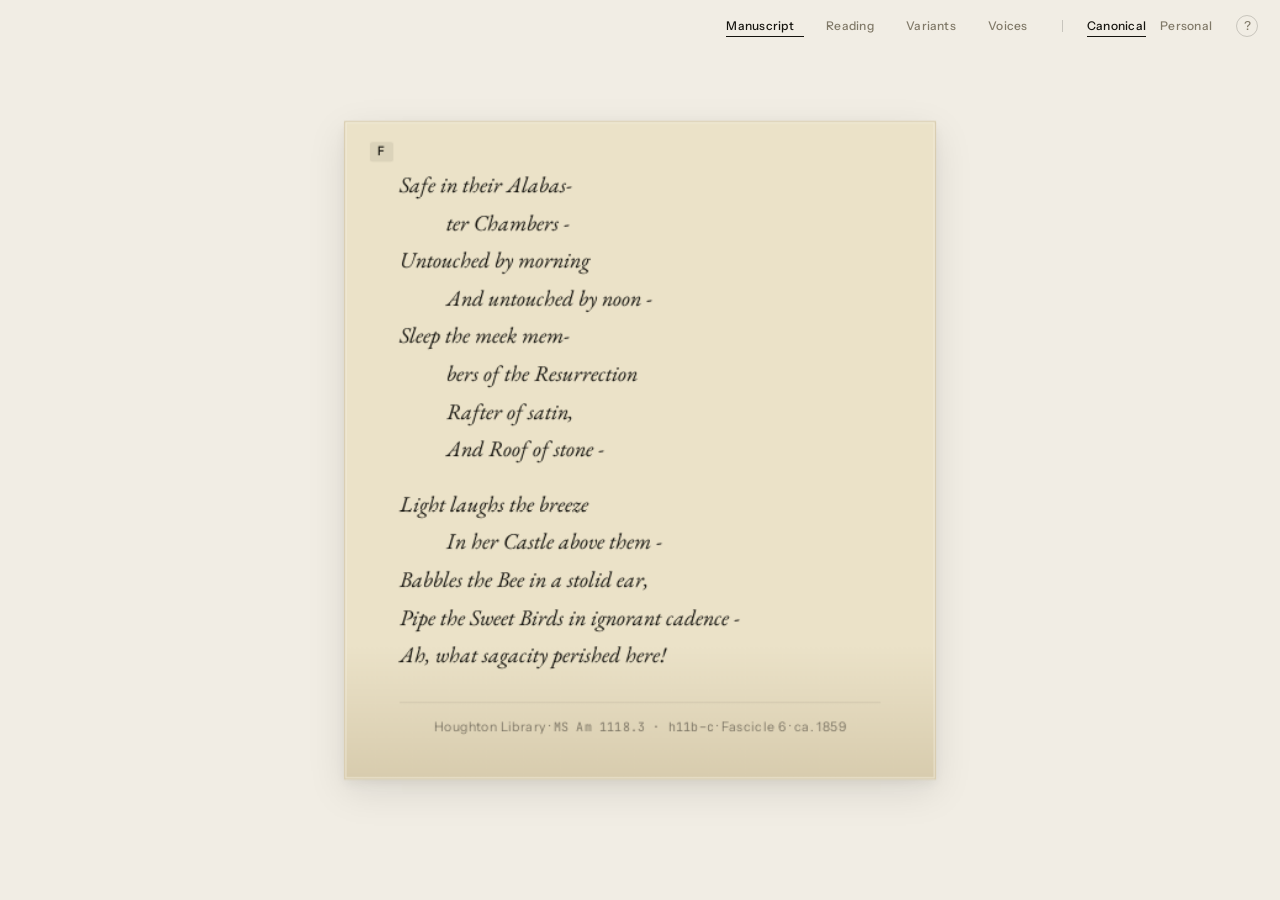
==== index.html @ f0626355 "Rename engine.html to index.html" ====
<!DOCTYPE html>
<html lang="en">
<head>
<meta charset="UTF-8">
<meta name="viewport" content="width=device-width, initial-scale=1.0, maximum-scale=1.0, user-scalable=no">
<title>Variorum</title>
<link rel="preconnect" href="https://fonts.googleapis.com">
<link rel="preconnect" href="https://fonts.gstatic.com" crossorigin>
<link href="https://fonts.googleapis.com/css2?family=EB+Garamond:ital,wght@0,400;0,500;0,600;1,400;1,500&family=Instrument+Sans:wght@400;500;600;700&family=JetBrains+Mono:wght@400;500;600&display=swap" rel="stylesheet">
<style>
    :root {
        --paper:       #F1EDE4;
        --paper-warm:  #ECE6D7;
        --paper-deep:  #E4DEC9;
        --paper-ms:    #EBE2C8;
        --paper-ms-edge: #D8CCAE;
        --ink:         #15140F;
        --ink-mid:     #4A463E;
        --ink-soft:    #807968;
        --ink-faint:   #B6AC95;
        --rule:        rgba(21,20,15,0.18);
        --rule-soft:   rgba(21,20,15,0.10);
        --accent:      #6E1E1E;
        --accent-soft: rgba(110,30,30,0.10);
        --accent-mid:  rgba(110,30,30,0.45);
        --connection:  rgba(110,30,30,0.30);
        --mono:        'JetBrains Mono', 'SF Mono', 'Menlo', monospace;
        --sans:        'Instrument Sans', system-ui, sans-serif;
        --serif:       'EB Garamond', Georgia, serif;
    }
    * { box-sizing: border-box; margin: 0; padding: 0; }
    html, body {
        background: var(--paper);
        color: var(--ink);
        font-family: 'EB Garamond', Georgia, serif;
        font-size: 16px;
        line-height: 1.6;
        -webkit-font-smoothing: antialiased;
        text-rendering: optimizeLegibility;
        overflow: hidden;
        height: 100vh;
    }

    /* ============== CHROME — minimal, top right only ============== */
    .chrome {
        position: fixed;
        top: 14px; right: 22px;
        display: flex; align-items: center; gap: 24px;
        z-index: 50;
    }
    .layer-control {
        display: flex; align-items: baseline; gap: 22px;
        font-family: var(--sans);
    }
    .layer-btn {
        background: none; border: none;
        font-family: var(--sans);
        font-size: 12px;
        font-weight: 500;
        letter-spacing: 0.02em;
        color: var(--ink-soft);
        cursor: pointer;
        padding: 4px 0;
        position: relative;
        transition: color 0.2s;
    }
    .layer-btn::after {
        content: "";
        position: absolute;
        left: 0; right: 0; bottom: 0;
        height: 1px;
        background: var(--ink);
        transform: scaleX(0);
        transform-origin: left;
        transition: transform 0.3s ease;
    }
    .layer-btn:hover { color: var(--ink); }
    .layer-btn.active {
        color: var(--ink);
    }
    .layer-btn.active::after { transform: scaleX(1); }
    .layer-btn .key {
        font-family: var(--mono);
        font-size: 9px;
        color: var(--ink-faint);
        margin-left: 5px;
        font-weight: 500;
        vertical-align: 1px;
        opacity: 0;
        transition: opacity 0.2s;
    }
    .layer-control:hover .layer-btn .key { opacity: 1; }

    .help-btn {
        background: none; border: 1px solid var(--rule);
        border-radius: 50%;
        width: 22px; height: 22px;
        font-family: var(--sans);
        font-size: 12px; font-weight: 500;
        color: var(--ink-soft);
        cursor: pointer;
        display: flex; align-items: center; justify-content: center;
        transition: color 0.2s, border-color 0.2s;
        line-height: 1;
        padding: 0;
    }
    .help-btn:hover { color: var(--ink); border-color: var(--ink); }

    .chrome-divider {
        width: 1px;
        height: 12px;
        background: var(--rule);
    }
    .view-control {
        display: flex; align-items: baseline; gap: 14px;
    }
    .view-btn {
        background: none; border: none;
        font-family: var(--sans);
        font-size: 12px;
        font-weight: 500;
        letter-spacing: 0.02em;
        color: var(--ink-soft);
        cursor: pointer;
        padding: 4px 0;
        position: relative;
        transition: color 0.2s;
    }
    .view-btn::after {
        content: "";
        position: absolute;
        left: 0; right: 0; bottom: 0;
        height: 1px;
        background: var(--ink);
        transform: scaleX(0);
        transform-origin: left;
        transition: transform 0.3s ease;
    }
    .view-btn:hover { color: var(--ink); }
    .view-btn.active { color: var(--ink); }
    .view-btn.active::after { transform: scaleX(1); }
    .view-reset {
        background: none; border: none;
        font-family: var(--sans);
        font-size: 11px;
        font-weight: 500;
        letter-spacing: 0.02em;
        color: var(--ink-soft);
        cursor: pointer;
        padding: 4px 0;
        transition: color 0.2s;
    }
    .view-reset:hover { color: var(--accent); }

    /* ============== CANVAS VIEWPORT ============== */
    .viewport {
        position: fixed;
        top: 0; left: 0; right: 0; bottom: 0;
        overflow: hidden;
        background: var(--paper);
        cursor: grab;
        user-select: none;
        -webkit-user-select: none;
    }
    .viewport.grabbing { cursor: grabbing; }
    .viewport.grabbing * { pointer-events: none; }
    .viewport.layer-1 { cursor: default; }

    .stage {
        position: absolute;
        top: 0; left: 0;
        width: 1px; height: 1px;
        transform-origin: 0 0;
        will-change: transform;
    }

    /* Faint dot grid — only when canvas is panable (layer 3+) */
    .stage-grid {
        position: absolute;
        top: -3000px; left: -3000px;
        width: 6000px; height: 6000px;
        background-image: radial-gradient(circle, rgba(21,20,15,0.04) 1px, transparent 1.5px);
        background-size: 60px 60px;
        pointer-events: none;
        opacity: 0;
        transition: opacity 0.4s;
    }
    .viewport.layer-3 .stage-grid,
    .viewport.layer-4 .stage-grid { opacity: 0.6; }

    /* SVG connection layer */
    .connection-layer {
        position: absolute;
        top: -3000px; left: -3000px;
        width: 6000px; height: 6000px;
        pointer-events: none;
        overflow: visible;
    }
    .connection-path {
        fill: none;
        stroke: var(--connection);
        stroke-width: 1.2;
        stroke-dasharray: 4 5;
        opacity: 0;
        transition: opacity 0.4s 0.1s, stroke-width 0.2s;
    }
    .viewport.layer-3 .connection-path,
    .viewport.layer-4 .connection-path { opacity: 0.5; }
    .connection-path.active {
        opacity: 0.95;
        stroke-width: 1.8;
        stroke-dasharray: none;
        transition-delay: 0s;
    }

    /* ============== MANUSCRIPT (the center, always present) ============== */
    .manuscript-card {
        position: absolute;
        transform: translate(-50%, -50%);
        width: 480px;
        background:
            linear-gradient(180deg, var(--paper-ms) 0%, var(--paper-ms) 80%, var(--paper-ms-edge) 100%);
        border: 1px solid var(--paper-ms-edge);
        box-shadow:
            0 10px 30px rgba(21,20,15,0.10),
            0 4px 10px rgba(21,20,15,0.06),
            inset 0 0 0 1px rgba(255,253,245,0.4);
        padding: 36px 44px 32px;
        cursor: pointer;
        transition: box-shadow 0.25s, transform 0.4s ease;
    }
    .manuscript-card:hover {
        box-shadow:
            0 16px 40px rgba(21,20,15,0.14),
            0 4px 12px rgba(21,20,15,0.08),
            inset 0 0 0 1px rgba(255,253,245,0.4);
    }
    .manuscript-card.engaged {
        box-shadow:
            0 18px 50px rgba(110,30,30,0.16),
            0 4px 12px rgba(21,20,15,0.10),
            inset 0 0 0 1px rgba(255,253,245,0.4);
        border-color: var(--accent-mid);
    }
    .ms-caption {
        font-family: var(--sans);
        font-size: 10.5px;
        font-weight: 400;
        letter-spacing: 0.04em;
        color: var(--ink-soft);
        text-align: center;
        margin-top: 22px;
        padding-top: 12px;
        border-top: 1px solid rgba(21,20,15,0.08);
    }
    .ms-caption .mono {
        font-family: var(--mono);
        font-size: 10px;
        letter-spacing: 0.02em;
    }
    .ms-poem {
        font-family: 'EB Garamond', Georgia, serif;
        font-style: italic;
        font-size: 18px;
        line-height: 1.7;
        color: var(--ink);
    }
    .ms-line { display: block; position: relative; }
    .ms-line.indent { padding-left: 38px; }
    .ms-line.gap { margin-top: 14px; }

    /* Crux marks appear at Layer 2+ — tiny, subtle */
    .crux-mark {
        position: absolute;
        width: 4px; height: 4px;
        border-radius: 50%;
        background: var(--accent);
        opacity: 0;
        transition: opacity 0.4s 0.1s;
        pointer-events: none;
    }
    .viewport.layer-2 .crux-mark,
    .viewport.layer-3 .crux-mark,
    .viewport.layer-4 .crux-mark { opacity: 0.6; }

    /* ============== READING COPY (appears at Layer 2+) ============== */
    .reading-copy {
        position: absolute;
        transform: translate(-50%, -50%);
        width: 440px;
        padding: 50px 40px;
        background: transparent;
        font-family: 'EB Garamond', Georgia, serif;
        font-size: 19px;
        line-height: 1.85;
        color: var(--ink);
        opacity: 0;
        transition: opacity 0.4s ease;
        pointer-events: none;
    }
    .viewport.layer-2 .reading-copy,
    .viewport.layer-3 .reading-copy,
    .viewport.layer-4 .reading-copy {
        opacity: 1;
        pointer-events: auto;
    }
    .reading-copy .rc-stanza { margin-bottom: 22px; }
    .reading-copy .rc-stanza:last-child { margin-bottom: 0; }
    .reading-copy .rc-line { display: block; }
    .reading-copy .rc-caption {
        font-family: var(--sans);
        font-size: 10.5px;
        font-weight: 400;
        letter-spacing: 0.04em;
        color: var(--ink-soft);
        text-align: center;
        margin-top: 20px;
        padding-top: 12px;
        border-top: 1px solid var(--rule-soft);
    }

    .rc-word-variants {
        display: inline-flex;
        align-items: baseline;
        gap: 8px;
        cursor: pointer;
        padding: 0 4px;
        margin: 0 -2px;
        transition: background 0.15s;
        border-radius: 2px;
    }
    .rc-word-variants:hover { background: var(--accent-soft); }
    .rc-word-variants .variant {
        position: relative;
        transition: opacity 0.3s;
    }
    .rc-word-variants .variant.foregrounded { opacity: 1; }
    .rc-word-variants .variant.alt {
        opacity: 0.32;
        font-style: italic;
    }
    .rc-word-variants:hover .variant.alt { opacity: 0.55; }

    .rc-stanza-stack {
        position: relative;
        display: block;
        cursor: pointer;
        transition: background 0.15s;
        padding: 4px 6px;
        margin: -4px -6px;
        border-radius: 2px;
        overflow: hidden;
    }
    .rc-stanza-stack:hover { background: var(--accent-soft); }
    .rc-stanza-stack .stack-layer {
        display: block;
        position: absolute;
        top: 4px; left: 6px; right: 6px;
        pointer-events: none;
        transition: opacity 0.3s;
    }
    .rc-stanza-stack .stack-layer.foregrounded {
        position: relative;
        top: 0; left: 0; right: auto;
        z-index: 4;
        opacity: 1;
    }
    .rc-stanza-stack .stack-layer.alt-1 { opacity: 0.13; z-index: 3; }
    .rc-stanza-stack .stack-layer.alt-2 { opacity: 0.08; z-index: 2; }
    .rc-stanza-stack .stack-layer.alt-3 { opacity: 0.05; z-index: 1; }
    .rc-stanza-stack:hover .stack-layer.alt-1 { opacity: 0.22; }
    .rc-stanza-stack:hover .stack-layer.alt-2 { opacity: 0.14; }
    .rc-stanza-stack:hover .stack-layer.alt-3 { opacity: 0.08; }

    .rc-word {
        cursor: pointer;
        border-radius: 2px;
        padding: 0 1px;
        transition: background 0.15s, color 0.15s;
    }
    .reading-copy:hover .rc-word:hover {
        background: rgba(110, 30, 30, 0.07);
    }

    .rc-word-variants.proposed,
    .rc-word-variants.recognized {
        opacity: 0.62;
    }
    .rc-word-variants.proposed::after,
    .rc-word-variants.recognized::after {
        font-family: var(--mono);
        font-size: 8.5px;
        font-weight: 500;
        color: var(--ink-faint);
        text-transform: uppercase;
        letter-spacing: 0.06em;
        margin-left: 6px;
        align-self: center;
        line-height: 1;
        padding: 2px 5px;
        background: rgba(21,20,15,0.05);
        border-radius: 2px;
    }
    .rc-word-variants.proposed::after { content: "proposed"; }
    .rc-word-variants.recognized::after {
        content: "pending";
        color: var(--ink-soft);
    }

    /* ============== ORBITAL CARDS (appear at Layer 3+) ============== */
    .card {
        position: absolute;
        transform: translate(-50%, -50%) scale(0.92);
        background: var(--paper-warm);
        border: 1px solid var(--rule);
        box-shadow: 0 2px 8px rgba(21,20,15,0.06), 0 1px 2px rgba(21,20,15,0.04);
        padding: 16px 18px;
        cursor: pointer;
        opacity: 0;
        pointer-events: none;
        transition:
            opacity 0.35s ease,
            transform 0.35s ease,
            box-shadow 0.2s;
    }
    .viewport.layer-3 .card,
    .viewport.layer-4 .card {
        opacity: 1;
        transform: translate(-50%, -50%) scale(1);
        pointer-events: auto;
    }
    .card:hover {
        box-shadow: 0 4px 18px rgba(21,20,15,0.12), 0 2px 4px rgba(21,20,15,0.08);
        z-index: 2;
    }
    .card.engaged {
        box-shadow: 0 6px 26px rgba(110,30,30,0.18), 0 2px 6px rgba(21,20,15,0.10);
        border-color: var(--accent-mid);
        z-index: 5;
    }
    .card-header {
        display: flex; align-items: baseline; gap: 8px;
        margin-bottom: 10px; flex-wrap: wrap;
    }
    .sigla {
        display: inline-block;
        font-family: var(--mono);
        font-size: 10px;
        font-weight: 600;
        text-transform: uppercase;
        letter-spacing: 0.05em;
        padding: 2px 6px;
        background: rgba(21,20,15,0.07);
        color: var(--ink);
        border-radius: 2px;
        line-height: 1.2;
        vertical-align: 1px;
    }
    .ms-sigla {
        position: absolute;
        top: 16px; left: 20px;
        z-index: 1;
    }
    .card-type {
        font-family: var(--sans);
        font-size: 10px;
        font-weight: 500;
        text-transform: uppercase;
        letter-spacing: 0.08em;
        color: var(--ink-soft);
    }
    .card-date {
        font-family: var(--sans);
        font-size: 10px;
        font-weight: 400;
        letter-spacing: 0.02em;
        color: var(--ink-soft);
        margin-left: auto;
        font-feature-settings: "tnum";
    }
    .card-title {
        font-family: var(--serif);
        font-size: 17px;
        font-weight: 500;
        color: var(--ink);
        line-height: 1.3;
        margin-bottom: 3px;
    }
    .card-subtitle {
        font-family: var(--sans);
        font-size: 11px;
        font-weight: 400;
        color: var(--ink-soft);
        margin-bottom: 10px;
        letter-spacing: 0.01em;
    }
    .card-body {
        font-family: var(--serif);
        font-size: 14px; color: var(--ink-mid); line-height: 1.55;
    }
    .card-body.multiline { white-space: pre-line; }
    .card-body.quoted {
        font-style: italic;
        padding: 6px 0 6px 12px;
        border-left: 1px solid var(--rule);
    }
    .card.size-medium { width: 340px; }

    body.personal-mode .viewport.layer-3 .card,
    body.personal-mode .viewport.layer-4 .card,
    body.personal-mode .viewport.layer-3 .manuscript-card,
    body.personal-mode .viewport.layer-4 .manuscript-card {
        cursor: grab;
        outline: 1px dashed transparent;
        outline-offset: 4px;
        transition: outline-color 0.15s, box-shadow 0.2s;
    }
    body.personal-mode .viewport.layer-3 .card:hover,
    body.personal-mode .viewport.layer-4 .card:hover,
    body.personal-mode .viewport.layer-3 .manuscript-card:hover,
    body.personal-mode .viewport.layer-4 .manuscript-card:hover {
        outline-color: var(--accent-mid);
    }

    .crux-tally {
        margin: 10px 0 4px;
        padding: 8px 0 0;
        border-top: 1px solid var(--rule-soft);
        font-family: var(--sans);
        font-size: 11px;
        font-weight: 500;
        letter-spacing: 0.02em;
        line-height: 1.5;
        color: var(--ink-soft);
        display: flex;
        flex-wrap: wrap;
        gap: 4px 18px;
    }
    .tally-position {
        cursor: pointer;
        white-space: nowrap;
        transition: color 0.15s;
        position: relative;
    }
    .tally-position:hover { color: var(--accent); }
    .tally-position.foregrounded { color: var(--ink); }
    .tally-position.foregrounded .tally-name {
        text-decoration: underline;
        text-decoration-color: var(--accent-mid);
        text-decoration-thickness: 1px;
        text-underline-offset: 3px;
    }
    .tally-count {
        font-family: var(--mono);
        font-size: 10.5px;
        font-weight: 500;
        color: var(--ink-faint);
        margin-left: 5px;
        font-feature-settings: "tnum";
    }
    .tally-count.has { color: var(--accent); }
    .tally-position.foregrounded .tally-count.has { color: var(--accent); }

    .tally-peek {
        display: none;
        position: absolute;
        top: 100%; left: 0;
        margin-top: 8px;
        width: 320px;
        max-width: 90vw;
        padding: 12px 14px;
        background: var(--paper);
        border: 1px solid var(--rule);
        box-shadow: 0 8px 24px rgba(21,20,15,0.14), 0 2px 6px rgba(21,20,15,0.08);
        font-style: normal;
        z-index: 30;
    }
    .tally-position:hover .tally-peek { display: block; }
    .peek-row {
        display: block;
        margin-bottom: 8px;
        padding-bottom: 8px;
        border-bottom: 1px solid var(--rule-soft);
        font-style: normal;
    }
    .peek-row:last-child {
        margin-bottom: 0;
        padding-bottom: 0;
        border-bottom: none;
    }
    .peek-name {
        display: block;
        font-family: var(--sans);
        font-size: 11px;
        font-weight: 600;
        letter-spacing: 0.02em;
        color: var(--ink);
        margin-bottom: 4px;
    }
    .peek-reasoning {
        display: block;
        font-family: var(--serif);
        font-style: italic;
        font-size: 12px;
        color: var(--ink-mid);
        line-height: 1.5;
    }

    .withdraw-btn {
        background: none; border: none;
        font-family: var(--sans);
        font-size: 11px;
        font-weight: 500;
        letter-spacing: 0;
        color: var(--ink-soft);
        cursor: pointer;
        padding: 0 2px;
        margin-left: 8px;
        text-decoration: underline;
        text-decoration-color: var(--rule);
        text-underline-offset: 3px;
    }
    .withdraw-btn:hover { color: var(--accent); }

    .card-remove-btn {
        position: absolute;
        top: 14px; right: 16px;
        background: none; border: none;
        font-family: var(--sans);
        font-size: 11px;
        font-weight: 500;
        letter-spacing: 0;
        color: var(--ink-soft);
        cursor: pointer;
        padding: 0;
        text-decoration: underline;
        text-decoration-color: var(--rule);
        text-underline-offset: 3px;
        opacity: 0;
        transition: opacity 0.15s, color 0.15s;
    }
    .card:hover .card-remove-btn { opacity: 1; }
    .card-remove-btn:hover { color: var(--accent); }

    .rc-stanza-stack + .crux-tally {
        margin-top: 14px;
    }

    .card-endorse-count {
        font-family: var(--sans);
        font-size: 10px;
        font-weight: 500;
        letter-spacing: 0.04em;
        text-transform: uppercase;
        color: var(--ink-soft);
        margin-left: 6px;
    }
    .card-endorse-count.has {
        color: var(--accent);
    }
    .card-endorse-count::before {
        content: "· ";
        color: var(--ink-faint);
        text-transform: none;
    }

    .viewport.layer-3 .card[data-stagger="0"],
    .viewport.layer-4 .card[data-stagger="0"] { transition-delay: 0.05s; }
    .viewport.layer-3 .card[data-stagger="1"],
    .viewport.layer-4 .card[data-stagger="1"] { transition-delay: 0.08s; }
    .viewport.layer-3 .card[data-stagger="2"],
    .viewport.layer-4 .card[data-stagger="2"] { transition-delay: 0.11s; }
    .viewport.layer-3 .card[data-stagger="3"],
    .viewport.layer-4 .card[data-stagger="3"] { transition-delay: 0.14s; }
    .viewport.layer-3 .card[data-stagger="4"],
    .viewport.layer-4 .card[data-stagger="4"] { transition-delay: 0.17s; }
    .viewport.layer-3 .card[data-stagger="5"],
    .viewport.layer-4 .card[data-stagger="5"] { transition-delay: 0.20s; }
    .viewport.layer-3 .card[data-stagger="6"],
    .viewport.layer-4 .card[data-stagger="6"] { transition-delay: 0.23s; }
    .viewport.layer-3 .card[data-stagger="7"],
    .viewport.layer-4 .card[data-stagger="7"] { transition-delay: 0.26s; }

    /* ============== CARD APPARATUS ============== */
    .card-apparatus {
        margin-top: 14px;
        padding-top: 12px;
        border-top: 1px dashed var(--rule);
        animation: fadeIn 0.25s ease;
    }
    @keyframes fadeIn {
        from { opacity: 0; transform: translateY(-4px); }
        to   { opacity: 1; transform: translateY(0); }
    }
    .apparatus-section { margin-bottom: 14px; }
    .apparatus-section:last-child { margin-bottom: 0; }
    .apparatus-label {
        font-family: var(--sans);
        font-size: 10px;
        font-weight: 500;
        text-transform: uppercase;
        letter-spacing: 0.08em;
        color: var(--ink-soft);
        margin-bottom: 8px;
    }
    .apparatus-text {
        font-family: var(--serif);
        font-size: 13.5px; color: var(--ink-mid); line-height: 1.6;
        padding-left: 10px;
        border-left: 1px solid var(--rule-soft);
    }
    .endorsement-item {
        margin-bottom: 12px;
        padding-left: 10px;
        border-left: 1px solid var(--rule-soft);
    }
    .endorsement-item:last-child { margin-bottom: 0; }
    .endorsement-name {
        font-family: var(--sans);
        font-size: 12px;
        font-weight: 600;
        letter-spacing: 0.01em;
        color: var(--ink);
        margin-bottom: 3px;
    }
    .endorsement-reasoning {
        font-family: var(--serif);
        font-size: 13px; font-style: italic;
        color: var(--ink-mid); line-height: 1.55;
    }
    .endorsement-empty {
        font-family: var(--serif);
        font-size: 12.5px; font-style: italic;
        color: var(--ink-soft); padding-left: 10px;
    }
    .card-actions {
        margin-top: 14px;
        display: flex; gap: 18px; flex-wrap: wrap;
    }
    .action-btn {
        background: transparent; border: none;
        font-family: var(--sans);
        font-size: 12px;
        font-weight: 500;
        letter-spacing: 0;
        color: var(--ink-mid);
        cursor: pointer; padding: 3px 0;
        border-bottom: 1px solid var(--rule);
        transition: color 0.15s, border-color 0.15s;
    }
    .action-btn:hover { color: var(--accent); border-bottom-color: var(--accent); }

    /* ============== ENDORSER SATELLITES (Layer 4) ============== */
    .endorser-satellite {
        position: absolute;
        transform: translate(-50%, -50%) scale(0.85);
        width: 220px;
        padding: 10px 14px;
        background: var(--paper);
        border: 1px solid var(--rule-soft);
        box-shadow: 0 2px 6px rgba(21,20,15,0.05);
        opacity: 0;
        pointer-events: none;
        transition: opacity 0.35s ease, transform 0.35s ease;
    }
    .viewport.layer-4 .endorser-satellite {
        opacity: 1;
        transform: translate(-50%, -50%) scale(1);
        pointer-events: auto;
    }
    .satellite-name {
        font-family: var(--sans);
        font-size: 11px;
        font-weight: 600;
        letter-spacing: 0.01em;
        color: var(--ink);
        margin-bottom: 3px;
        display: flex;
        align-items: baseline;
        gap: 0;
        flex-wrap: wrap;
    }
    .satellite-sigla {
        font-size: 9px;
        padding: 1px 5px;
        margin-right: 6px;
        background: rgba(21,20,15,0.08);
    }

    .card.related-active,
    .manuscript-card.related-active {
        box-shadow: 0 0 0 2px var(--accent-mid), 0 4px 14px rgba(21,20,15,0.10);
    }
    .endorser-satellite.related-active {
        box-shadow: 0 0 0 1px var(--accent-mid), 0 2px 8px rgba(21,20,15,0.08);
        z-index: 5;
    }
    .satellite-reasoning {
        font-family: var(--serif);
        font-style: italic; font-size: 12px;
        color: var(--ink-mid); line-height: 1.5;
    }
    .position-tag {
        display: inline-block;
        font-family: var(--mono);
        font-size: 9.5px;
        font-weight: 600;
        text-transform: uppercase;
        letter-spacing: 0.05em;
        color: var(--accent);
        margin-right: 6px;
        padding-right: 6px;
        border-right: 1px solid var(--rule);
        vertical-align: 1px;
    }

    .satellite-line {
        stroke: var(--rule);
        stroke-width: 1;
        stroke-dasharray: 2 3;
        opacity: 0;
        transition: opacity 0.4s 0.15s;
    }
    .viewport.layer-4 .satellite-line { opacity: 0.5; }

    /* ============== INLINE FORM ============== */
    .inline-form {
        margin-top: 14px; padding: 14px 16px;
        background: var(--paper); border: 1px solid var(--rule);
        animation: fadeIn 0.2s ease;
    }
    .inline-form .form-label {
        font-family: var(--sans);
        font-size: 10px;
        font-weight: 500;
        text-transform: uppercase;
        letter-spacing: 0.08em;
        color: var(--ink-soft);
        margin-bottom: 10px;
    }
    .inline-form input[type="text"] {
        width: 100%;
        background: transparent; border: none;
        border-bottom: 1px solid var(--rule);
        padding: 6px 0;
        font-family: var(--sans);
        font-size: 13px; color: var(--ink); outline: none;
        margin-bottom: 12px;
    }
    .inline-form input[type="text"]:focus { border-bottom-color: var(--ink); }
    .inline-form input[type="text"]::placeholder { color: var(--ink-soft); }
    .inline-form .prompt {
        font-family: var(--serif);
        font-size: 13px; font-style: italic; color: var(--ink-soft);
        margin-bottom: 10px; line-height: 1.5;
    }
    .inline-form textarea {
        width: 100%;
        background: transparent; border: 1px solid var(--rule);
        padding: 10px 12px;
        font-family: var(--serif);
        font-size: 13.5px; color: var(--ink); line-height: 1.55;
        resize: vertical; outline: none; margin-bottom: 12px;
        min-height: 70px;
    }
    .inline-form textarea:focus { border-color: var(--ink); }
    .inline-form textarea::placeholder { color: var(--ink-soft); font-style: italic; }
    .inline-form .form-actions {
        display: flex; gap: 12px; justify-content: flex-end;
    }
    .form-btn {
        background: var(--ink); color: var(--paper); border: none;
        font-family: var(--sans);
        font-size: 12px;
        font-weight: 500;
        letter-spacing: 0;
        padding: 7px 16px; cursor: pointer;
        transition: background 0.15s;
    }
    .form-btn.secondary {
        background: transparent; color: var(--ink-mid);
        border: 1px solid var(--rule);
    }
    .form-btn:hover { background: var(--accent); color: var(--paper); }
    .form-btn.secondary:hover { background: var(--paper-warm); color: var(--ink); border-color: var(--ink); }
    .form-error {
        font-family: var(--serif);
        font-size: 12.5px; font-style: italic; color: var(--accent);
        margin-bottom: 8px;
    }
    .hidden { display: none !important; }

    .form-overlay {
        position: fixed;
        top: 0; left: 0; right: 0; bottom: 0;
        pointer-events: none;
        z-index: 50;
    }
    .form-overlay > * { pointer-events: auto; }

    .add-form {
        position: fixed;
        transform: translateX(-50%);
        width: 380px;
        padding: 22px 24px;
        background: var(--paper);
        border: 1px solid var(--rule);
        box-shadow: 0 16px 50px rgba(21,20,15,0.16), 0 3px 10px rgba(21,20,15,0.08);
        z-index: 50;
        animation: fadeIn 0.2s ease;
    }
    .add-form .form-label {
        font-family: var(--sans);
        font-size: 10px;
        font-weight: 500;
        text-transform: uppercase;
        letter-spacing: 0.08em;
        color: var(--ink-soft);
        margin-bottom: 16px;
    }
    .add-form input[type="text"] {
        width: 100%;
        background: transparent; border: none;
        border-bottom: 1px solid var(--rule);
        padding: 6px 0;
        font-family: var(--sans);
        font-size: 13px; color: var(--ink); outline: none;
        margin-bottom: 14px;
    }
    .add-form input[type="text"]:focus { border-bottom-color: var(--ink); }
    .add-form input[type="text"]::placeholder { color: var(--ink-soft); }
    .add-form textarea {
        width: 100%;
        background: transparent; border: 1px solid var(--rule);
        padding: 10px 12px;
        font-family: var(--serif);
        font-size: 13.5px; color: var(--ink); line-height: 1.55;
        resize: vertical; outline: none; margin-bottom: 12px;
        min-height: 64px;
    }
    .add-form textarea:focus { border-color: var(--ink); }
    .add-form textarea::placeholder { color: var(--ink-soft); font-style: italic; }
    .add-form .form-actions {
        display: flex; gap: 12px; justify-content: flex-end;
    }

    /* ============== ABOUT PANEL ============== */
    .about-panel {
        position: fixed;
        top: 70px; left: 50%;
        transform: translateX(-50%);
        max-width: 600px; width: calc(100vw - 48px);
        max-height: calc(100vh - 100px);
        overflow-y: auto;
        padding: 36px 42px;
        background: var(--paper-warm);
        border: 1px solid var(--rule);
        box-shadow: 0 16px 50px rgba(21,20,15,0.18);
        font-family: var(--serif);
        font-size: 15px; line-height: 1.7; color: var(--ink-mid);
        z-index: 60;
    }
    .about-panel p { margin-bottom: 14px; }
    .about-panel p:last-child { margin-bottom: 0; }
    .about-panel em { color: var(--ink); }
    .about-panel .about-section-label {
        font-family: var(--sans);
        font-size: 10px;
        font-weight: 500;
        text-transform: uppercase;
        letter-spacing: 0.08em;
        color: var(--ink-soft);
        margin-top: 22px;
        margin-bottom: 10px;
        font-style: normal;
    }
    .about-panel .about-section-label:first-of-type { margin-top: 18px; }
    .about-panel .mono {
        font-family: var(--mono);
        font-size: 12px;
        font-weight: 600;
        text-transform: uppercase;
        background: rgba(21,20,15,0.07);
        padding: 1px 5px;
        border-radius: 2px;
        color: var(--ink);
    }
    .about-close {
        position: absolute;
        top: 16px; right: 18px;
        background: transparent; border: none;
        font-family: var(--sans);
        font-size: 18px; color: var(--ink-soft);
        cursor: pointer; line-height: 1;
    }
    .about-close:hover { color: var(--accent); }

    /* ============== LOAD STATE ============== */
    .load-state {
        position: fixed;
        top: 50%; left: 50%;
        transform: translate(-50%, -50%);
        text-align: center;
        font-family: var(--serif);
        font-size: 14px;
        color: var(--ink-soft);
        font-style: italic;
    }
    .load-state.error {
        max-width: 480px;
        padding: 28px 32px;
        background: var(--paper-warm);
        border: 1px solid var(--rule);
        font-style: normal;
        color: var(--ink-mid);
    }
    .load-state.error .label {
        font-family: var(--sans);
        font-size: 10px;
        font-weight: 500;
        text-transform: uppercase;
        letter-spacing: 0.08em;
        color: var(--accent);
        margin-bottom: 10px;
    }
    .load-state.error code {
        font-family: var(--mono);
        font-size: 12px;
        padding: 2px 5px;
        background: rgba(21,20,15,0.07);
        border-radius: 2px;
        color: var(--ink);
    }

    /* ============== MOBILE ============== */
    @media (max-width: 700px) {
        .chrome { top: 10px; right: 14px; gap: 14px; }
        .layer-control { gap: 14px; }
        .layer-btn { font-size: 13px; }
        .manuscript-card { width: 320px; padding: 28px 32px 24px; }
        .ms-poem { font-size: 16px; }
        .reading-copy { width: 300px; padding: 30px 24px; font-size: 17px; }
        .card.size-medium { width: 280px; }
        .endorser-satellite { width: 180px; }
        .about-panel { padding: 24px 24px; }
    }
</style>
</head>
<body>

<div class="chrome hidden" id="chromeNav">
    <nav class="layer-control" id="layerControl">
        <button class="layer-btn" data-layer="1">Manuscript<span class="key">1</span></button>
        <button class="layer-btn" data-layer="2">Reading<span class="key">2</span></button>
        <button class="layer-btn" data-layer="3">Variants<span class="key">3</span></button>
        <button class="layer-btn" data-layer="4">Voices<span class="key">4</span></button>
    </nav>
    <div class="chrome-divider"></div>
    <nav class="view-control" id="viewControl">
        <button class="view-btn active" data-view="canonical">Canonical</button>
        <button class="view-btn" data-view="personal">Personal</button>
    </nav>
    <button class="view-reset hidden" id="viewReset" title="Discard your personal arrangement">Reset</button>
    <button class="help-btn" id="helpBtn" title="About this variorum">?</button>
</div>

<div class="viewport layer-1 hidden" id="viewport">
    <div class="stage" id="stage">
        <div class="stage-grid"></div>
        <svg class="connection-layer" id="connectionLayer"></svg>
    </div>
    <div class="form-overlay" id="formOverlay"></div>
</div>

<div class="load-state" id="loadState">Loading variorum…</div>

<script>
(async function() {
    'use strict';

    // ============================================================
    // PLATFORM CONFIG
    // The engine declares what schema versions it supports and where
    // to find the work data. The work parameter can be overridden via
    // URL query string: engine.html?work=fr124  →  works/fr124.json
    // ============================================================
    const SUPPORTED_SCHEMA = '1.0';
    const STORAGE_VERSION = 'v2';
    const params = new URLSearchParams(window.location.search);
    const workId = params.get('work') || 'fr124';
    const WORK_URL = `works/${workId}.json`;

    // ============================================================
    // LOAD & VALIDATE WORK
    // The engine refuses to render incompatible schema versions
    // loudly rather than silently — every IDs in a work file is
    // load-bearing for localStorage state, so we don't tolerate drift.
    // ============================================================
    let workData;
    try {
        const response = await fetch(WORK_URL);
        if (!response.ok) throw new Error(`HTTP ${response.status} fetching ${WORK_URL}`);
        workData = await response.json();
    } catch (err) {
        showLoadError(
            'Could not load the work file',
            `Tried <code>${WORK_URL}</code>. ${err.message}.<br><br>If you are opening this file directly with <code>file://</code>, the browser blocks fetching local JSON. Serve the directory with any static server (or deploy to Cloudflare Pages) and reload.`
        );
        return;
    }

    if (workData.schemaVersion !== SUPPORTED_SCHEMA) {
        showLoadError(
            'Schema version mismatch',
            `Engine supports schema <code>${SUPPORTED_SCHEMA}</code>; work file declares <code>${workData.schemaVersion}</code>. Update either the work or the engine, then reload.`
        );
        return;
    }

    const validationErrors = validateWorkData(workData);
    if (validationErrors.length > 0) {
        showLoadError(
            'Work file is invalid',
            `<div style="text-align:left;font-family:var(--mono);font-size:12px;line-height:1.7;margin-top:6px;">${validationErrors.map(e => '· ' + escapeHtml(e)).join('<br>')}</div>`
        );
        return;
    }

    if (workData.id !== workId) {
        // Not fatal but worth a console note — the file's declared id should
        // match the URL it lives at, so a future router can trust either.
        console.warn(`Work id mismatch: URL says "${workId}", file says "${workData.id}"`);
    }

    // ============================================================
    // INTERNAL STATE — populated from workData
    // ============================================================
    // Witnesses are the textual records: manuscripts, variants, letters,
    // sources, publications. The current implementation distinguishes
    // them by `type` and renders manuscripts specially (Layer 1), but
    // they share the same shape and id space.
    const witnesses = workData.witnesses.map(w => ({ ...w }));
    const connections = workData.connections.map(c => ({ ...c }));
    const cruxes = workData.cruxes.map(c => ({
        ...c,
        positions: c.positions.map(p => ({ ...p }))
    }));
    const readingCopyPosition = workData.readingCopy.position;
    const poem = {
        title: workData.work.title,
        stanzas: workData.readingCopy.stanzas.map(s => ({ ...s }))
    };
    const manuscriptRendering = workData.manuscriptRendering;

    const STORAGE_KEY = `variorum.${workData.id}.${STORAGE_VERSION}`;
    document.title = `${workData.work.title} · Variorum`;

    // ============================================================
    // STATE
    // ============================================================
    let layer = 1;
    let panX = 0, panY = 0, zoom = 0.7;
    const MIN_ZOOM = 0.25, MAX_ZOOM = 1.8;
    let engagedWitnessId = null;
    let openFormFor = null;
    let identityNeeded = false;
    let aboutOpen = false;
    let viewMode = 'canonical';
    const personalPositions = {};
    let dragState = null;
    let justDragged = false;

    function getWitnessPosition(w) {
        if (viewMode === 'personal' && personalPositions[w.id]) {
            return personalPositions[w.id];
        }
        return { x: w.position.x, y: w.position.y };
    }

    const viewport = document.getElementById('viewport');
    const stage = document.getElementById('stage');
    const connectionLayer = document.getElementById('connectionLayer');

    // ============================================================
    // LOOKUPS & HELPERS
    // ============================================================
    function getWitness(id) { return witnesses.find(w => w.id === id); }
    function getCrux(id) { return cruxes.find(c => c.id === id); }

    function escapeHtml(s) {
        if (s == null) return '';
        return String(s).replace(/&/g, '&amp;').replace(/</g, '&lt;')
            .replace(/>/g, '&gt;').replace(/"/g, '&quot;').replace(/'/g, '&#39;');
    }
    function escapeRegex(s) { return s.replace(/[.*+?^${}()|[\]\\]/g, '\\$&'); }

    function showLoadError(label, html) {
        const el = document.getElementById('loadState');
        el.className = 'load-state error';
        el.innerHTML = `<div class="label">${label}</div><div>${html}</div>`;
    }

    // ============================================================
    // WORK FILE VALIDATION
    // Runs at boot, after the schema version check, before any state
    // gets populated. The engine refuses to render a work file with
    // broken internal references — silent half-rendering is worse than
    // a precise error message that points at the typo.
    // ============================================================
    function validateWorkData(data) {
        const errors = [];

        if (!Array.isArray(data.witnesses)) {
            errors.push('witnesses must be an array');
            return errors;
        }
        if (!Array.isArray(data.cruxes)) {
            errors.push('cruxes must be an array');
            return errors;
        }

        const witnessIds = new Set();
        data.witnesses.forEach((w, i) => {
            if (!w.id) errors.push(`witnesses[${i}] is missing an id`);
            else if (witnessIds.has(w.id)) errors.push(`Duplicate witness id: "${w.id}"`);
            witnessIds.add(w.id);
        });

        const cruxIds = new Set();
        data.cruxes.forEach((c, i) => {
            if (!c.id) errors.push(`cruxes[${i}] is missing an id`);
            else if (cruxIds.has(c.id)) errors.push(`Duplicate crux id: "${c.id}"`);
            cruxIds.add(c.id);
            const positionIds = new Set();
            (c.positions || []).forEach((p, pi) => {
                if (!p.id) errors.push(`cruxes "${c.id}".positions[${pi}] is missing an id`);
                else if (positionIds.has(p.id)) errors.push(`Duplicate position id "${p.id}" within crux "${c.id}"`);
                positionIds.add(p.id);
                if (p.witnessId && !witnessIds.has(p.witnessId)) {
                    errors.push(`cruxes "${c.id}".positions[${pi}].witnessId "${p.witnessId}" is not a known witness`);
                }
            });
        });

        if (!witnessIds.has(data.primaryWitnessId)) {
            errors.push(`primaryWitnessId "${data.primaryWitnessId}" is not a known witness`);
        }

        (data.connections || []).forEach((c, i) => {
            if (!witnessIds.has(c.from)) errors.push(`connections[${i}].from "${c.from}" is not a known witness`);
            if (!witnessIds.has(c.to)) errors.push(`connections[${i}].to "${c.to}" is not a known witness`);
        });

        const mr = data.manuscriptRendering || {};
        (mr.cruxMarks || []).forEach((m, i) => {
            if (!cruxIds.has(m.cruxId)) {
                errors.push(`manuscriptRendering.cruxMarks[${i}].cruxId "${m.cruxId}" is not a known crux`);
            }
        });

        const rc = data.readingCopy || {};
        (rc.stanzas || []).forEach((stanza, si) => {
            if (stanza.asCrux && !cruxIds.has(stanza.asCrux)) {
                errors.push(`readingCopy.stanzas[${si}].asCrux "${stanza.asCrux}" is not a known crux`);
            }
            (stanza.lines || []).forEach((line, li) => {
                const placeholders = line.match(/\{crux:([^}]+)\}/g) || [];
                placeholders.forEach(ph => {
                    const id = ph.slice(6, -1);
                    if (!cruxIds.has(id)) {
                        errors.push(`readingCopy.stanzas[${si}].lines[${li}] references unknown crux "${id}"`);
                    }
                });
            });
        });

        return errors;
    }

    // ============================================================
    // PER-POSITION COLOR
    // Each contesting position gets its own muted accent. The hue
    // appears as a thin border on variant cards and satellites, and
    // as the stroke color on connection lines tied to a position.
    // ============================================================
    const POSITION_PALETTE = [
        '#1E3A5F', '#A87B1E', '#2F5530', '#5B2A60',
        '#3B5570', '#8B4513', '#475569', '#7C2D12'
    ];
    const positionColorMap = {};
    function positionColor(positionId) {
        if (!positionId) return null;
        if (positionColorMap[positionId]) return positionColorMap[positionId];
        const idx = Object.keys(positionColorMap).length;
        positionColorMap[positionId] = POSITION_PALETTE[idx % POSITION_PALETTE.length];
        return positionColorMap[positionId];
    }
    // Pre-assign in stable order so colors don't shift between sessions
    cruxes.forEach(c => c.positions.forEach(p => positionColor(p.id)));

    function getPositionForWitness(witnessId) {
        for (const crux of cruxes) {
            for (const pos of crux.positions) {
                if (pos.witnessId === witnessId) return pos.id;
            }
        }
        return null;
    }

    function getPositionEndorsements(pos) {
        if (pos.witnessId) {
            const w = getWitness(pos.witnessId);
            return w && w.apparatus ? w.apparatus.endorsements : [];
        }
        return pos.endorsements || [];
    }

    // ============================================================
    // VIEW MODE: canonical | personal
    // ============================================================
    function setViewMode(mode) {
        if (mode === viewMode) return;
        viewMode = mode;
        document.body.classList.toggle('personal-mode', viewMode === 'personal');
        document.querySelectorAll('.view-btn').forEach(b => {
            b.classList.toggle('active', b.dataset.view === viewMode);
        });
        const reset = document.getElementById('viewReset');
        reset.classList.toggle('hidden', viewMode !== 'personal' || Object.keys(personalPositions).length === 0);
        savePersistedState();
        render();
    }
    function resetPersonal() {
        for (const k in personalPositions) delete personalPositions[k];
        document.getElementById('viewReset').classList.add('hidden');
        savePersistedState();
        render();
    }

    // ============================================================
    // DRAG (personal mode only)
    // ============================================================
    function onCardMouseDown(e, witnessId) {
        if (viewMode !== 'personal') return;
        if (layer < 3) return;
        if (e.button !== 0) return;
        e.stopPropagation();
        const w = getWitness(witnessId);
        if (!w) return;
        const pos = getWitnessPosition(w);
        dragState = {
            witnessId,
            startMouseX: e.clientX,
            startMouseY: e.clientY,
            startWX: pos.x,
            startWY: pos.y,
            moved: false,
            el: document.querySelector(`[data-witness="${witnessId}"]`)
        };
    }
    window.addEventListener('mousemove', e => {
        if (!dragState) return;
        const totalDx = e.clientX - dragState.startMouseX;
        const totalDy = e.clientY - dragState.startMouseY;
        if (totalDx*totalDx + totalDy*totalDy > 25) dragState.moved = true;
        if (dragState.moved) {
            const nx = dragState.startWX + totalDx / zoom;
            const ny = dragState.startWY + totalDy / zoom;
            personalPositions[dragState.witnessId] = { x: nx, y: ny };
            if (dragState.el) {
                dragState.el.style.left = nx + 'px';
                dragState.el.style.top = ny + 'px';
            }
        }
    });
    window.addEventListener('mouseup', e => {
        if (!dragState) return;
        if (dragState.moved) {
            justDragged = true;
            setTimeout(() => { justDragged = false; }, 80);
            render();
            const reset = document.getElementById('viewReset');
            if (reset) reset.classList.toggle('hidden', viewMode !== 'personal' || Object.keys(personalPositions).length === 0);
            savePersistedState();
        }
        dragState = null;
    });

    // ============================================================
    // LAYER MANAGEMENT
    // ============================================================
    function setLayer(n) {
        n = Math.max(1, Math.min(4, n));
        if (n === layer) return;
        layer = n;
        viewport.className = 'viewport layer-' + n;
        document.querySelectorAll('.layer-btn').forEach(b => {
            b.classList.toggle('active', parseInt(b.dataset.layer) === n);
        });
        if (n < 3) {
            engagedWitnessId = null;
            openFormFor = null;
        }
        autoFit();
        render();
    }

    function autoFit() {
        const r = viewport.getBoundingClientRect();
        const margin = 80;
        let minX, minY, maxX, maxY;
        if (layer === 1) {
            const ms = getWitness(workData.primaryWitnessId);
            const w = 480, h = 600;
            minX = ms.position.x - w/2; maxX = ms.position.x + w/2;
            minY = ms.position.y - h/2; maxY = ms.position.y + h/2;
        } else if (layer === 2) {
            const ms = getWitness(workData.primaryWitnessId);
            const msW = 480, msH = 600;
            const rcW = 440, rcH = 540;
            minX = Math.min(ms.position.x - msW/2, readingCopyPosition.x - rcW/2);
            maxX = Math.max(ms.position.x + msW/2, readingCopyPosition.x + rcW/2);
            minY = Math.min(ms.position.y - msH/2, readingCopyPosition.y - rcH/2);
            maxY = Math.max(ms.position.y + msH/2, readingCopyPosition.y + rcH/2);
        } else {
            witnesses.forEach(w => {
                const wd = w.type === 'manuscript' ? 480 : 340;
                const ht = w.type === 'manuscript' ? 600 : 240;
                const pos = getWitnessPosition(w);
                if (minX === undefined) {
                    minX = pos.x - wd/2; maxX = pos.x + wd/2;
                    minY = pos.y - ht/2; maxY = pos.y + ht/2;
                } else {
                    minX = Math.min(minX, pos.x - wd/2);
                    maxX = Math.max(maxX, pos.x + wd/2);
                    minY = Math.min(minY, pos.y - ht/2);
                    maxY = Math.max(maxY, pos.y + ht/2);
                }
            });
            const rcW = 440, rcH = 540;
            minX = Math.min(minX, readingCopyPosition.x - rcW/2);
            maxX = Math.max(maxX, readingCopyPosition.x + rcW/2);
            minY = Math.min(minY, readingCopyPosition.y - rcH/2);
            maxY = Math.max(maxY, readingCopyPosition.y + rcH/2);
            if (layer === 4) {
                const satelliteReach = 400;
                minX -= satelliteReach;
                maxX += satelliteReach;
                minY -= satelliteReach;
                maxY += satelliteReach;
            }
        }
        const contentW = maxX - minX;
        const contentH = maxY - minY;
        const zoomX = (r.width  - margin*2) / contentW;
        const zoomY = (r.height - margin*2) / contentH;
        const targetZoom = Math.max(MIN_ZOOM, Math.min(MAX_ZOOM, Math.min(zoomX, zoomY)));
        const centerX = (minX + maxX) / 2;
        const centerY = (minY + maxY) / 2;
        const targetPanX = r.width  / 2 - centerX * targetZoom;
        const targetPanY = r.height / 2 - centerY * targetZoom;
        animateTransform(targetPanX, targetPanY, targetZoom);
    }

    function animateTransform(targetX, targetY, targetZoom) {
        const startX = panX, startY = panY, startZ = zoom;
        const dur = 450;
        const t0 = performance.now();
        function step(t) {
            const k = Math.min(1, (t - t0) / dur);
            const e = k < 0.5 ? 4 * k * k * k : 1 - Math.pow(-2 * k + 2, 3) / 2;
            panX = startX + (targetX - startX) * e;
            panY = startY + (targetY - startY) * e;
            zoom = startZ + (targetZoom - startZ) * e;
            applyTransform();
            if (k < 1) requestAnimationFrame(step);
        }
        requestAnimationFrame(step);
    }

    function applyTransform() {
        stage.style.transform = `translate(${panX}px, ${panY}px) scale(${zoom})`;
    }

    function zoomBy(factor, cx, cy) {
        const r = viewport.getBoundingClientRect();
        if (cx == null) cx = r.width / 2;
        if (cy == null) cy = r.height / 2;
        const newZoom = Math.max(MIN_ZOOM, Math.min(MAX_ZOOM, zoom * factor));
        const canvasX = (cx - panX) / zoom;
        const canvasY = (cy - panY) / zoom;
        zoom = newZoom;
        panX = cx - canvasX * zoom;
        panY = cy - canvasY * zoom;
        applyTransform();
    }

    // ============================================================
    // PAN with mouse / touch (disabled at Layer 1)
    // ============================================================
    let panStart = null;
    viewport.addEventListener('mousedown', e => {
        if (layer === 1) return;
        if (e.target.closest('.card, .manuscript-card, .reading-copy, .endorser-satellite, .inline-form, .action-btn, .form-btn, .chrome, .about-panel')) return;
        panStart = { x: e.clientX - panX, y: e.clientY - panY };
        viewport.classList.add('grabbing');
    });
    window.addEventListener('mousemove', e => {
        if (!panStart) return;
        panX = e.clientX - panStart.x;
        panY = e.clientY - panStart.y;
        applyTransform();
    });
    window.addEventListener('mouseup', () => {
        panStart = null;
        viewport.classList.remove('grabbing');
    });

    let touchStart = null, pinchStart = null;
    viewport.addEventListener('touchstart', e => {
        if (e.target.closest('.card, .manuscript-card, .reading-copy, .endorser-satellite, .inline-form, .action-btn, .form-btn, .chrome, .about-panel')) return;
        if (e.touches.length === 1 && layer > 1) {
            touchStart = { x: e.touches[0].clientX - panX, y: e.touches[0].clientY - panY };
        } else if (e.touches.length === 2) {
            const dx = e.touches[0].clientX - e.touches[1].clientX;
            const dy = e.touches[0].clientY - e.touches[1].clientY;
            pinchStart = { dist: Math.sqrt(dx*dx + dy*dy), zoom: zoom };
        }
    }, { passive: true });
    viewport.addEventListener('touchmove', e => {
        if (e.touches.length === 1 && touchStart) {
            panX = e.touches[0].clientX - touchStart.x;
            panY = e.touches[0].clientY - touchStart.y;
            applyTransform();
            e.preventDefault();
        } else if (e.touches.length === 2 && pinchStart) {
            const dx = e.touches[0].clientX - e.touches[1].clientX;
            const dy = e.touches[0].clientY - e.touches[1].clientY;
            const dist = Math.sqrt(dx*dx + dy*dy);
            const factor = dist / pinchStart.dist;
            const cx = (e.touches[0].clientX + e.touches[1].clientX) / 2;
            const cy = (e.touches[0].clientY + e.touches[1].clientY) / 2;
            const targetZoom = Math.max(MIN_ZOOM, Math.min(MAX_ZOOM, pinchStart.zoom * factor));
            const canvasX = (cx - panX) / zoom;
            const canvasY = (cy - panY) / zoom;
            zoom = targetZoom;
            panX = cx - canvasX * zoom;
            panY = cy - canvasY * zoom;
            applyTransform();
            e.preventDefault();
        }
    }, { passive: false });
    viewport.addEventListener('touchend', () => { touchStart = null; pinchStart = null; });

    viewport.addEventListener('wheel', e => {
        e.preventDefault();
        if (e.ctrlKey) {
            const factor = e.deltaY > 0 ? 0.92 : 1.087;
            zoomBy(factor, e.clientX, e.clientY);
        } else if (layer > 1) {
            panX -= e.deltaX;
            panY -= e.deltaY;
            applyTransform();
        }
    }, { passive: false });

    // Double-click empty canvas at Layer 3+ → open the add-position form
    viewport.addEventListener('dblclick', e => {
        if (layer < 3) return;
        if (e.target.closest('.card, .manuscript-card, .reading-copy, .endorser-satellite, .inline-form, .add-form, .chrome, .about-panel, .action-btn, .form-btn')) return;
        const canvasX = (e.clientX - panX) / zoom;
        const canvasY = (e.clientY - panY) / zoom;
        const FORM_WIDTH = 380, FORM_HEIGHT = 360;
        const vh = window.innerHeight, vw = window.innerWidth;
        let screenX = e.clientX, screenY = e.clientY + 20;
        if (screenY + FORM_HEIGHT > vh - 20) screenY = vh - FORM_HEIGHT - 20;
        if (screenY < 70) screenY = 70;
        if (screenX - FORM_WIDTH / 2 < 16) screenX = FORM_WIDTH / 2 + 16;
        if (screenX + FORM_WIDTH / 2 > vw - 16) screenX = vw - FORM_WIDTH / 2 - 16;
        openFormFor = {
            type: 'add',
            x: screenX, y: screenY,
            canvasX, canvasY
        };
        identityNeeded = !window._identity;
        engagedWitnessId = null;
        render();
        setTimeout(() => {
            const focus = document.getElementById(identityNeeded ? 'identityInput' : 'addTitle');
            if (focus) focus.focus();
        }, 30);
    });

    function submitAddPosition() {
        if (identityNeeded) {
            const id = document.getElementById('identityInput').value.trim();
            if (!id) return showFormError('Please enter your scholarly identity.');
            window._identity = id;
            savePersistedState();
            identityNeeded = false;
        }
        const title = document.getElementById('addTitle').value.trim();
        const reading = document.getElementById('addReading').value.trim();
        const reasoning = document.getElementById('addReasoning').value.trim();
        if (!title) return showFormError('Position needs a name.');
        if (!reading) return showFormError('Position needs a reading.');
        if (!reasoning) return showFormError('Adding a position requires reasoning.');

        const newId = 'user-' + Date.now();
        const dateLabel = new Date().toLocaleDateString('en-US', { month: 'short', year: 'numeric' });
        const newWitness = {
            id: newId,
            type: 'variant',
            kind: 'Variant',
            title: title,
            subtitle: 'proposed by ' + window._identity,
            date: dateLabel,
            position: {
                x: openFormFor.canvasX != null ? openFormFor.canvasX : openFormFor.x,
                y: openFormFor.canvasY != null ? openFormFor.canvasY : openFormFor.y
            },
            stagger: 0,
            body: reading,
            multiline: true,
            createdBy: window._identity,
            apparatus: {
                context: 'Proposed as an additional position for the stanza-2 crux by a participant in the variorum.',
                endorsements: [{
                    endorser: window._identity,
                    date: dateLabel,
                    reasoning: reasoning
                }]
            }
        };
        witnesses.push(newWitness);
        const stanza2 = cruxes.find(c => c.id === 'stanza2');
        if (stanza2) {
            stanza2.positions.push({
                id: newId,
                label: title.length > 24 ? title.slice(0, 22) + '…' : title,
                foregrounded: false,
                witnessId: newId
            });
        }
        connections.push({ from: workData.primaryWitnessId, to: newId, label: 'proposed' });
        openFormFor = null;
        savePersistedState();
        render();
    }

    function submitProposeCruxAt() {
        if (identityNeeded) {
            const id = document.getElementById('identityInput').value.trim();
            if (!id) return showFormError('Please enter your scholarly identity.');
            window._identity = id;
            savePersistedState();
            identityNeeded = false;
        }
        const alternative = document.getElementById('cruxAlternative').value.trim();
        const reasoning = document.getElementById('cruxReasoning').value.trim();
        if (!alternative) return showFormError('Provide an alternative reading.');
        if (!reasoning) return showFormError('Proposing a crux requires reasoning. Why is this word worth contesting?');

        const { stanzaId, lineIdx, originalWord } = openFormFor;
        const existing = cruxes.find(c => c.anchor &&
            c.anchor.stanzaId === stanzaId &&
            c.anchor.lineIdx === lineIdx &&
            c.anchor.originalWord === originalWord);
        if (existing) return showFormError('A crux is already proposed on this word.');

        const cruxId = 'user-crux-' + Date.now();
        const dateLabel = new Date().toLocaleDateString('en-US', { month: 'short', year: 'numeric' });
        cruxes.push({
            id: cruxId,
            label: `${originalWord} or ${alternative}`,
            location: 'inline',
            state: 'proposed',
            proposedBy: window._identity,
            anchor: { stanzaId, lineIdx, originalWord },
            canvasPosition: {
                x: (openFormFor.x - panX) / zoom - 200,
                y: (openFormFor.y - panY) / zoom + 250
            },
            positions: [
                { id: 'original-' + cruxId, label: originalWord, foregrounded: true, endorsements: [] },
                {
                    id: 'alternative-' + cruxId,
                    label: alternative,
                    foregrounded: false,
                    endorsements: [{
                        endorser: window._identity,
                        date: dateLabel,
                        reasoning: reasoning
                    }]
                }
            ],
            cruxEndorsements: [{
                endorser: window._identity,
                date: dateLabel,
                reasoning: reasoning
            }]
        });
        openFormFor = null;
        savePersistedState();
        render();
    }

    function removeUserWitness(witnessId) {
        const idx = witnesses.findIndex(w => w.id === witnessId);
        if (idx === -1) return;
        const w = witnesses[idx];
        if (!w.createdBy || w.createdBy !== window._identity) return;
        witnesses.splice(idx, 1);
        cruxes.forEach(c => {
            const pi = c.positions.findIndex(p => p.witnessId === witnessId);
            if (pi !== -1) c.positions.splice(pi, 1);
        });
        for (let i = connections.length - 1; i >= 0; i--) {
            if (connections[i].from === witnessId || connections[i].to === witnessId) {
                connections.splice(i, 1);
            }
        }
        if (engagedWitnessId === witnessId) engagedWitnessId = null;
        delete personalPositions[witnessId];
        savePersistedState();
        render();
    }

    function withdrawEndorsement(witnessId, idx) {
        const w = getWitness(witnessId);
        if (!w || !w.apparatus || !w.apparatus.endorsements) return;
        const e = w.apparatus.endorsements[idx];
        if (!e || e.endorser !== window._identity) return;
        w.apparatus.endorsements.splice(idx, 1);
        savePersistedState();
        render();
    }

    // ============================================================
    // PERSISTENCE — localStorage
    // The storage layer is versioned. Bumping STORAGE_VERSION invalidates
    // old caches rather than migrating; safe while the model is still
    // firming up, but write a migration when schema 1.x → 2.0 lands.
    // ============================================================
    function savePersistedState() {
        try {
            const userWitnesses = witnesses.filter(w => w.createdBy);
            const userPositions = {};
            cruxes.forEach(c => {
                const userPos = c.positions.filter(p => p.witnessId && p.witnessId.startsWith('user-'));
                if (userPos.length) userPositions[c.id] = userPos;
            });
            const userConnections = connections.filter(c =>
                (c.from && c.from.startsWith('user-')) || (c.to && c.to.startsWith('user-'))
            );
            const userEndorsements = {};
            witnesses.forEach(w => {
                if (!w.apparatus || !w.apparatus.endorsements) return;
                const mine = w.apparatus.endorsements
                    .filter(e => e.endorser === window._identity);
                if (mine.length) userEndorsements[w.id] = mine;
            });
            const userCruxes = cruxes.filter(c => c.proposedBy);
            const state = {
                identity: window._identity || null,
                viewMode,
                personalPositions,
                userWitnesses,
                userPositions,
                userConnections,
                userEndorsements,
                userCruxes
            };
            localStorage.setItem(STORAGE_KEY, JSON.stringify(state));
        } catch (err) {
            // localStorage unavailable (private browsing, etc) — fail silently
        }
    }

    // ============================================================
    // v1 → v2 STORAGE MIGRATION
    // The shape changed when 'items' became 'witnesses' and x/y were
    // grouped into a position object. This migration runs once at boot:
    // if v1 state exists and v2 doesn't, transform and write to v2. The
    // v1 record is left in place as a safety net.
    // ============================================================
    function migrateV1IfNeeded() {
        try {
            const v1Key = `variorum.${workData.id}.v1`;
            if (localStorage.getItem(STORAGE_KEY)) return;
            const v1Raw = localStorage.getItem(v1Key);
            if (!v1Raw) return;
            const v1 = JSON.parse(v1Raw);

            const userWitnesses = (v1.userItems || []).map(it => {
                const { x, y, ...rest } = it;
                if (x != null || y != null) {
                    rest.position = { x: x != null ? x : 0, y: y != null ? y : 0 };
                }
                return rest;
            });

            const v2 = {
                identity: v1.identity || null,
                viewMode: v1.viewMode === 'personal' ? 'personal' : 'canonical',
                personalPositions: v1.personalPositions || {},
                userWitnesses: userWitnesses,
                userPositions: v1.userPositions || {},
                userConnections: v1.userConnections || [],
                userEndorsements: v1.userEndorsements || {},
                userCruxes: v1.userCruxes || []
            };
            localStorage.setItem(STORAGE_KEY, JSON.stringify(v2));
            console.log(`Migrated localStorage from v1 to ${STORAGE_VERSION} for work "${workData.id}"`);
        } catch (err) {
            console.warn('v1 → v2 migration skipped:', err.message);
        }
    }

    function loadPersistedState() {
        try {
            const raw = localStorage.getItem(STORAGE_KEY);
            if (!raw) return;
            const state = JSON.parse(raw);
            if (state.identity) window._identity = state.identity;
            if (state.viewMode === 'personal' || state.viewMode === 'canonical') {
                viewMode = state.viewMode;
            }
            if (state.personalPositions) {
                Object.assign(personalPositions, state.personalPositions);
            }
            if (Array.isArray(state.userWitnesses)) {
                state.userWitnesses.forEach(uw => {
                    if (!getWitness(uw.id)) witnesses.push(uw);
                });
            }
            if (state.userPositions) {
                Object.entries(state.userPositions).forEach(([cruxId, positions]) => {
                    const c = getCrux(cruxId);
                    if (!c) return;
                    positions.forEach(p => {
                        if (!c.positions.find(existing => existing.id === p.id)) {
                            c.positions.push(p);
                        }
                    });
                });
            }
            if (Array.isArray(state.userConnections)) {
                state.userConnections.forEach(conn => {
                    const dupe = connections.find(c => c.from === conn.from && c.to === conn.to);
                    if (!dupe) connections.push(conn);
                });
            }
            if (state.userEndorsements) {
                Object.entries(state.userEndorsements).forEach(([witnessId, endorsements]) => {
                    const w = getWitness(witnessId);
                    if (!w || !w.apparatus) return;
                    endorsements.forEach(e => {
                        const dupe = w.apparatus.endorsements.find(existing =>
                            existing.endorser === e.endorser && existing.reasoning === e.reasoning
                        );
                        if (!dupe) w.apparatus.endorsements.push(e);
                    });
                });
            }
            if (Array.isArray(state.userCruxes)) {
                state.userCruxes.forEach(uc => {
                    if (!getCrux(uc.id)) cruxes.push(uc);
                });
            }
        } catch (err) {
            // Corrupted state — start fresh
        }
    }

    // ============================================================
    // RENDER
    // ============================================================
    function render() {
        let html = '';
        html += `<div class="stage-grid"></div>`;
        html += renderConnections();
        html += renderManuscript(getWitness(workData.primaryWitnessId));
        html += renderReadingCopy();
        witnesses.forEach(w => {
            if (w.type === 'manuscript') return;
            html += renderCard(w);
        });
        if (layer >= 4) {
            html += renderSatellites();
        }
        stage.innerHTML = html;

        const overlay = document.getElementById('formOverlay');
        if (overlay) overlay.innerHTML = renderAddForm();

        bindHandlers();
    }

    function renderConnections() {
        let html = `<svg class="connection-layer">`;
        connections.forEach(conn => {
            const a = getWitness(conn.from), b = getWitness(conn.to);
            if (!a || !b) return;
            const ap = getWitnessPosition(a), bp = getWitnessPosition(b);
            const isActive = engagedWitnessId === conn.from || engagedWitnessId === conn.to;
            const x1 = ap.x + 3000, y1 = ap.y + 3000;
            const x2 = bp.x + 3000, y2 = bp.y + 3000;
            const mx = (x1 + x2) / 2, my = (y1 + y2) / 2;
            const dx = x2 - x1, dy = y2 - y1;
            const len = Math.sqrt(dx*dx + dy*dy);
            const offset = Math.min(80, len * 0.12);
            const nx = -dy / len, ny = dx / len;
            const cx = mx + nx * offset, cy = my + ny * offset;
            const toPosition = getPositionForWitness(conn.to);
            const fromPosition = getPositionForWitness(conn.from);
            const positionId = toPosition || fromPosition;
            const positionStroke = positionColor(positionId);
            const strokeAttr = positionStroke ? ` stroke="${positionStroke}"` : '';
            html += `<path class="connection-path${isActive ? ' active' : ''}"${strokeAttr} d="M ${x1} ${y1} Q ${cx} ${cy} ${x2} ${y2}" />`;
        });
        html += `</svg>`;
        return html;
    }

    function renderManuscript(w) {
        const isEngaged = engagedWitnessId === w.id;
        const cls = 'manuscript-card' + (isEngaged ? ' engaged' : '');
        const pos = getWitnessPosition(w);
        let html = `<div class="${cls}" style="left:${pos.x}px;top:${pos.y}px;" data-witness="${w.id}">
            ${w.sigla ? `<span class="sigla ms-sigla">${escapeHtml(w.sigla)}</span>` : ''}`;
        // Crux marks (data-driven from manuscriptRendering.cruxMarks)
        if (manuscriptRendering.cruxMarks) {
            manuscriptRendering.cruxMarks.forEach(m => {
                const titleAttr = m.title ? ` title="${escapeHtml(m.title)}"` : '';
                html += `<span class="crux-mark" style="top:${m.top}px; left:${m.left}px;"${titleAttr}></span>`;
            });
        }
        html += `<div class="ms-poem">`;
        manuscriptRendering.lines.forEach(line => {
            const lineCls = ['ms-line'];
            if (line.indent) lineCls.push('indent');
            if (line.gap) lineCls.push('gap');
            html += `<span class="${lineCls.join(' ')}">${escapeHtml(line.text)}</span>`;
        });
        html += `</div>`;
        // Caption (data-driven from manuscriptRendering.caption)
        if (manuscriptRendering.caption && manuscriptRendering.caption.length) {
            const parts = manuscriptRendering.caption.map(part => {
                const text = escapeHtml(part.text);
                return part.mono ? `<span class="mono">${text}</span>` : text;
            }).join(' &middot; ');
            html += `<div class="ms-caption">${parts}</div>`;
        }
        if (isEngaged) html += renderApparatus(w);
        html += `</div>`;
        return html;
    }

    function renderReadingCopy() {
        let html = `<div class="reading-copy" style="left:${readingCopyPosition.x}px;top:${readingCopyPosition.y}px;">`;
        poem.stanzas.forEach(stanza => {
            if (stanza.asCrux) {
                html += renderStanzaCrux(stanza.asCrux);
                html += renderCruxTally(stanza.asCrux);
            } else if (stanza.lines) {
                html += `<div class="rc-stanza">`;
                const cruxesInStanza = [];
                stanza.lines.forEach((line, lineIdx) => {
                    html += `<span class="rc-line">${renderLineWithCruxes(line, cruxesInStanza, stanza.id, lineIdx)}</span>`;
                });
                cruxesInStanza.forEach(cruxId => {
                    html += renderCruxTally(cruxId);
                });
                html += `</div>`;
            }
        });
        html += `<div class="rc-caption">Foregrounded reading · variants visible at lower opacity</div>`;
        html += `</div>`;
        return html;
    }

    function renderLineWithCruxes(line, foundCruxes, stanzaId, lineIdx) {
        let processedLine = line;
        cruxes.forEach(c => {
            if (c.location !== 'inline') return;
            if (!c.anchor) return;
            if (c.anchor.stanzaId !== stanzaId || c.anchor.lineIdx !== lineIdx) return;
            const state = c.state || 'canonical';
            if (viewMode === 'canonical' && state === 'proposed') return;
            const word = c.anchor.originalWord;
            if (word && !processedLine.includes(`{crux:${c.id}}`)) {
                const re = new RegExp('\\b' + escapeRegex(word) + '\\b');
                if (re.test(processedLine)) {
                    processedLine = processedLine.replace(re, `{crux:${c.id}}`);
                }
            }
        });

        const parts = processedLine.split(/(\{crux:[^}]+\}|\s+)/).filter(p => p !== '');
        return parts.map(part => {
            if (/^\{crux:/.test(part)) {
                const cruxId = part.match(/\{crux:([^}]+)\}/)[1];
                if (!foundCruxes.includes(cruxId)) foundCruxes.push(cruxId);
                return renderInlineCrux(cruxId);
            } else if (/^\s+$/.test(part)) {
                return part;
            } else {
                const m = part.match(/^(.*?)([.,;:!?'"—–-]*)$/);
                const wordPart = m[1];
                const punctPart = m[2] || '';
                if (!wordPart || /^[.,;:!?'"—–-]+$/.test(wordPart)) {
                    return escapeHtml(part);
                }
                return `<span class="rc-word" data-stanza="${stanzaId}" data-line="${lineIdx}" data-word="${escapeHtml(wordPart)}">${escapeHtml(wordPart)}</span>${escapeHtml(punctPart)}`;
            }
        }).join('');
    }

    function renderInlineCrux(cruxId) {
        const crux = getCrux(cruxId);
        if (!crux) return '';
        const state = crux.state || 'canonical';
        const stateCls = state !== 'canonical' ? ' ' + state : '';
        let html = `<span class="rc-word-variants${stateCls}" data-crux="${cruxId}">`;
        crux.positions.forEach(pos => {
            const cls = pos.foregrounded ? 'variant foregrounded' : 'variant alt';
            html += `<span class="${cls}">${escapeHtml(pos.label)}</span>`;
        });
        html += `</span>`;
        return html;
    }

    function renderStanzaCrux(cruxId) {
        const crux = getCrux(cruxId);
        if (!crux) return '';
        let html = `<div class="rc-stanza"><span class="rc-stanza-stack" data-crux="${cruxId}">`;
        const alts = crux.positions.filter(p => !p.foregrounded);
        alts.slice().reverse().forEach((pos, idxFromBack) => {
            const altClass = `alt-${alts.length - idxFromBack}`;
            const w = pos.witnessId ? getWitness(pos.witnessId) : null;
            const text = w ? (w.body || '') : (pos.text || '');
            html += `<span class="stack-layer ${altClass}">`;
            text.split('\n').forEach(l => {
                html += `<span class="rc-line">${escapeHtml(l)}</span>`;
            });
            html += `</span>`;
        });
        const foreground = crux.positions.find(p => p.foregrounded);
        if (foreground) {
            const w = foreground.witnessId ? getWitness(foreground.witnessId) : null;
            const text = w ? (w.body || '') : (foreground.text || '');
            html += `<span class="stack-layer foregrounded">`;
            text.split('\n').forEach(l => {
                html += `<span class="rc-line">${escapeHtml(l)}</span>`;
            });
            html += `</span>`;
        }
        html += `</span></div>`;
        return html;
    }

    function renderCruxTally(cruxId) {
        const crux = getCrux(cruxId);
        if (!crux) return '';
        let html = `<div class="crux-tally" data-tally="${cruxId}">`;
        crux.positions.forEach(pos => {
            const endorsements = pos.witnessId
                ? (getWitness(pos.witnessId)?.apparatus?.endorsements || [])
                : (pos.endorsements || []);
            const count = endorsements.length;
            const cls = ['tally-position'];
            if (pos.foregrounded) cls.push('foregrounded');
            const countCls = count > 0 ? 'tally-count has' : 'tally-count';
            let peekHtml = '';
            if (count > 0) {
                peekHtml = '<span class="tally-peek">' +
                    endorsements.map(e => {
                        const reasoning = e.reasoning || '';
                        const excerpt = reasoning.length > 110 ? reasoning.slice(0, 108) + '…' : reasoning;
                        return `<span class="peek-row"><span class="peek-name">${escapeHtml(e.endorser)}</span><span class="peek-reasoning">${escapeHtml(excerpt)}</span></span>`;
                    }).join('') +
                    '</span>';
            }
            html += `<span class="${cls.join(' ')}" data-position-id="${pos.id}" data-witness-id="${pos.witnessId || ''}">
                <span class="tally-name">${escapeHtml(pos.label)}</span><span class="${countCls}">${count}</span>${peekHtml}
            </span>`;
        });
        html += `</div>`;
        return html;
    }

    function renderAddForm() {
        if (!openFormFor) return '';
        if (openFormFor.type === 'add') return renderAddPositionForm();
        if (openFormFor.type === 'propose-crux') return renderProposeCruxForm();
        return '';
    }

    function renderAddPositionForm() {
        return `<div class="add-form" style="left:${openFormFor.x}px;top:${openFormFor.y}px;" data-stop-bubble>
            <div class="form-label">Add a position to Stanza 2</div>
            ${identityNeeded ? `<input id="identityInput" type="text" placeholder="Your scholarly identity (e.g. M. Stein · Wesleyan)" autocomplete="off">` : ''}
            <input id="addTitle" type="text" placeholder="Position name (e.g. Springs — shake the panes)" autocomplete="off">
            <textarea id="addReading" placeholder="The reading itself — the actual stanza text..."></textarea>
            <textarea id="addReasoning" placeholder="Why this reading? Cite evidence or argument."></textarea>
            <div id="formError" class="form-error hidden"></div>
            <div class="form-actions">
                <button class="form-btn secondary" data-cancel-add>Cancel</button>
                <button class="form-btn" data-submit-add>Add position</button>
            </div>
        </div>`;
    }

    function renderProposeCruxForm() {
        const word = openFormFor.originalWord;
        return `<div class="add-form" style="left:${openFormFor.x}px;top:${openFormFor.y}px;" data-stop-bubble>
            <div class="form-label">Propose a crux on &ldquo;${escapeHtml(word)}&rdquo;</div>
            ${identityNeeded ? `<input id="identityInput" type="text" placeholder="Your scholarly identity (e.g. M. Stein · Wesleyan)" autocomplete="off">` : ''}
            <input id="cruxAlternative" type="text" placeholder="Alternative reading (e.g. ${escapeHtml(word === 'meek' ? 'weak' : 'an alternative word')})" autocomplete="off">
            <textarea id="cruxReasoning" placeholder="Why is this a crux? What makes &ldquo;${escapeHtml(word)}&rdquo; worth contesting?"></textarea>
            <div id="formError" class="form-error hidden"></div>
            <div class="form-actions">
                <button class="form-btn secondary" data-cancel-add>Cancel</button>
                <button class="form-btn" data-submit-propose-crux>Propose</button>
            </div>
        </div>`;
    }

    function renderCard(w) {
        const isEngaged = engagedWitnessId === w.id;
        const cls = ['card', 'size-medium'];
        if (isEngaged) cls.push('engaged');
        const endorseCount = (w.apparatus && w.apparatus.endorsements) ? w.apparatus.endorsements.length : 0;
        const countCls = endorseCount > 0 ? 'card-endorse-count has' : 'card-endorse-count';
        const pos = getWitnessPosition(w);
        const isMine = w.createdBy && window._identity && w.createdBy === window._identity;
        const positionId = getPositionForWitness(w.id);
        const posColor = positionColor(positionId);
        const colorStyle = posColor ? ` border-left: 3px solid ${posColor};` : '';
        let html = `<div class="${cls.join(' ')}" style="left:${pos.x}px;top:${pos.y}px;${colorStyle}" data-witness="${w.id}" data-stagger="${w.stagger || 0}">
            ${isMine ? `<button class="card-remove-btn" data-remove-card="${w.id}" title="Remove your proposed position">remove</button>` : ''}
            <div class="card-header">
                ${w.sigla ? `<span class="sigla">${escapeHtml(w.sigla)}</span>` : ''}
                <span class="card-type">${escapeHtml(w.kind || '')}${endorseCount > 0 ? `<span class="${countCls}">${endorseCount} endorsement${endorseCount === 1 ? '' : 's'}</span>` : ''}</span>
                <span class="card-date">${escapeHtml(w.date || '')}</span>
            </div>
            <div class="card-title">${escapeHtml(w.title || '')}</div>`;
        if (w.subtitle) html += `<div class="card-subtitle">${escapeHtml(w.subtitle)}</div>`;
        const bodyCls = ['card-body'];
        if (w.multiline) bodyCls.push('multiline');
        if (w.quoted) bodyCls.push('quoted');
        if (w.body) html += `<div class="${bodyCls.join(' ')}">${escapeHtml(w.body)}</div>`;
        if (isEngaged) html += renderApparatus(w);
        html += `</div>`;
        return html;
    }

    function renderApparatus(w) {
        const a = w.apparatus;
        if (!a) return '';
        let html = `<div class="card-apparatus">`;
        if (a.context) {
            html += `<div class="apparatus-section">
                <div class="apparatus-label">Context</div>
                <div class="apparatus-text">${escapeHtml(a.context)}</div>
            </div>`;
        }
        const endorsements = a.endorsements || [];
        html += `<div class="apparatus-section">
            <div class="apparatus-label">${endorsements.length === 1 ? 'Endorsement' : 'Endorsements'} · ${endorsements.length}</div>`;
        if (endorsements.length === 0) {
            html += `<div class="endorsement-empty">No endorsements yet.</div>`;
        } else {
            endorsements.forEach((e, i) => {
                const isMine = window._identity && e.endorser === window._identity;
                html += `<div class="endorsement-item">
                    <div class="endorsement-name">${escapeHtml(e.endorser)}${e.date ? ` · <span style="font-style:italic;color:var(--ink-soft);font-weight:normal;">${escapeHtml(e.date)}</span>` : ''}${isMine ? ` <button class="withdraw-btn" data-withdraw-endorsement="${w.id}|${i}" title="Withdraw your endorsement">withdraw</button>` : ''}</div>
                    <div class="endorsement-reasoning">${escapeHtml(e.reasoning)}</div>
                </div>`;
            });
        }
        html += `</div>
        <div class="card-actions">
            <button class="action-btn" data-endorse="${w.id}">Endorse this reading</button>
            <button class="action-btn" data-close-card="${w.id}">Close</button>
        </div>`;
        if (openFormFor && openFormFor.witnessId === w.id) {
            html += renderEndorseForm(w);
        }
        html += `</div>`;
        return html;
    }

    function renderEndorseForm(w) {
        return `<div class="inline-form" data-stop-bubble>
            <div class="form-label">Endorse this reading</div>
            ${identityNeeded ? `
                <input id="identityInput" type="text" placeholder="Your scholarly identity (e.g. M. Stein · Wesleyan)" autocomplete="off">
            ` : ''}
            <div class="prompt">Why does this reading hold? Cite manuscript evidence, secondary literature, or interpretive argument.</div>
            <div id="formError" class="form-error hidden"></div>
            <textarea id="endorseReasoning" placeholder="Your reasoning…"></textarea>
            <div class="form-actions">
                <button class="form-btn secondary" data-cancel-form>Cancel</button>
                <button class="form-btn" data-submit-endorse="${w.id}">Endorse</button>
            </div>
        </div>`;
    }

    function renderSatellites() {
        let html = '';
        witnesses.forEach(w => {
            if (!w.apparatus || !w.apparatus.endorsements || !w.apparatus.endorsements.length) return;
            const endorsements = w.apparatus.endorsements;
            const ip = getWitnessPosition(w);
            const baseAngle = Math.atan2(ip.y, ip.x) + Math.PI/2;
            const radius = (w.type === 'manuscript' ? 380 : 240);
            const spread = endorsements.length > 3 ? 0.32 : 0.42;
            const positionId = getPositionForWitness(w.id);
            const posColor = positionColor(positionId);
            const colorStyle = posColor ? ` border-left: 3px solid ${posColor};` : '';
            endorsements.forEach((e, i) => {
                const angle = baseAngle + (i - (endorsements.length - 1)/2) * spread;
                const sx = ip.x + Math.cos(angle) * radius;
                const sy = ip.y + Math.sin(angle) * radius;
                const siglaHtml = w.sigla ? `<span class="sigla satellite-sigla">${escapeHtml(w.sigla)}</span>` : '';
                html += `<div class="endorser-satellite" style="left:${sx}px;top:${sy}px;${colorStyle}" data-satellite-for="${w.id}">
                    <div class="satellite-name">${siglaHtml}${escapeHtml(e.endorser)}${e.date ? ` <span style="font-style:italic;color:var(--ink-soft);font-weight:normal;font-size:11px;">· ${escapeHtml(e.date)}</span>` : ''}</div>
                    <div class="satellite-reasoning">${escapeHtml(e.reasoning)}</div>
                </div>`;
            });
        });

        cruxes.forEach(crux => {
            const wordlevelPositions = crux.positions.filter(p => !p.witnessId);
            if (wordlevelPositions.length === 0) return;
            if (!crux.canvasPosition) return;
            const anchorPos = crux.canvasPosition;
            const outward = Math.atan2(anchorPos.y, anchorPos.x);
            const positionGap = 0.95;

            wordlevelPositions.forEach((pos, posIdx) => {
                if (!pos.endorsements || !pos.endorsements.length) return;
                const clusterAngle = outward + (posIdx - (wordlevelPositions.length - 1) / 2) * positionGap;
                const radius = 360;
                const spread = pos.endorsements.length > 3 ? 0.32 : 0.42;
                const posColor = positionColor(pos.id);
                const colorStyle = posColor ? ` border-left: 3px solid ${posColor};` : '';
                const tagStyle = posColor ? ` color: ${posColor}; border-right-color: ${posColor};` : '';

                pos.endorsements.forEach((e, i) => {
                    const angle = clusterAngle + (i - (pos.endorsements.length - 1) / 2) * spread;
                    const sx = anchorPos.x + Math.cos(angle) * radius;
                    const sy = anchorPos.y + Math.sin(angle) * radius;
                    html += `<div class="endorser-satellite position-satellite" style="left:${sx}px;top:${sy}px;${colorStyle}" data-position-satellite="${crux.id}-${pos.id}">
                        <div class="satellite-name"><span class="position-tag" style="${tagStyle}">${escapeHtml(pos.label)}</span>${escapeHtml(e.endorser)}${e.date ? ` <span style="font-style:italic;color:var(--ink-soft);font-weight:normal;font-size:11px;">· ${escapeHtml(e.date)}</span>` : ''}</div>
                        <div class="satellite-reasoning">${escapeHtml(e.reasoning)}</div>
                    </div>`;
                });
            });
        });

        return html;
    }

    function renderAboutPanel() {
        // Sigla list is now computed from witness data
        const siglaList = witnesses
            .filter(w => w.sigla && w.aboutPhrase)
            .map(w => `<span class="mono">${escapeHtml(w.sigla)}</span> for ${escapeHtml(w.aboutPhrase)}`)
            .join(', ');
        const workTitle = workData.work.title;
        const workAuthor = workData.work.author;
        return `<div class="about-panel" id="aboutPanel">
            <button class="about-close" id="aboutClose">×</button>
            <p>A <em>variorum</em> is a scholarly edition that preserves textual variants rather than choosing among them. The form has existed since the seventeenth century — Bentley's Horace, the Furness Shakespeares, R. W. Franklin's Dickinson — and has always rested on a quiet collective: editors weighing manuscript witnesses, prior editorial choices, scholarly arguments, and historical context. This prototype proposes to make that collective explicit.</p>

            <p>This variorum holds <em>${escapeHtml(workTitle)}</em>${workAuthor ? ` by ${escapeHtml(workAuthor)}` : ''}.</p>

            <p class="about-section-label">Four layers</p>
            <p><em>Manuscript</em> shows the primary witness — the textual ground from which the others depart — with the author's line breaks preserved. <em>Reading</em> adds a clean typeset copy with the foregrounded reading at full opacity and alternatives ghosted behind. <em>Variants</em> brings in the orbital cards — every documented witness, including letters and publications. <em>Voices</em> adds the endorsers around each card. Reading and editing are the same activity at different intensities.</p>

            <p class="about-section-label">Canonical and Personal views</p>
            <p>The toggle in the top-right switches between the editor's layout and your own. Canonical shows the variorum as the editor structured it. Personal lets you drag cards around, propose your own cruxes, and add positions. Toggling between them doesn't lose state — your arrangement and proposals persist hidden behind the canonical when you switch back.</p>

            <p class="about-section-label">Sigla</p>
            <p>Each card carries a single-letter sigla in the top-left: ${siglaList}.</p>

            <p class="about-section-label">Governance of cruxes</p>
            <p>A <em>crux</em> — a point where the text is contested — is the apparatus's basic unit. The seeded cruxes here were placed by the editor. But anyone can propose a new crux by clicking a word in the reading copy. Proposed cruxes have three states:</p>
            <p><em>Proposed</em>: just flagged by a reader, with one or more positions and a reasoning. Visible only in that reader's Personal view; doesn't clutter the Canonical apparatus.</p>
            <p><em>Recognized</em>: after three readers have endorsed it as a crux, it becomes visible in Canonical view at reduced weight — labelled "pending," italic, faded. The community has agreed there's something here worth attending to.</p>
            <p><em>Canonical</em>: once five readers have endorsed, it joins the full apparatus, indistinguishable from editor-defined cruxes.</p>
            <p>Endorsing a crux <em>as a crux</em> is separate from endorsing a position within it. To endorse a crux is to say "this question deserves our attention"; a reader can endorse a crux without yet having a position on the answer.</p>
            <p>The editor curates the initial corpus and the form of the apparatus, then steps back. The community recognises which cruxes graduate. The editor retains no override.</p>

            <p class="about-section-label">Adding to the apparatus</p>
            <p>Click any word in the reading copy to propose a new crux at that location. Double-click an empty area of the canvas at Layer 3 or 4 to add a new position to an existing stanza-level crux. Cards you've added show a "remove" affordance on hover, visible only to you. Your endorsements on others' cards can be withdrawn the same way.</p>

            <p class="about-section-label">What this is</p>
            <p>An open prototype, not a finished tool. The seeded scholars are fictional, given the kinds of arguments real scholars have made about this work. The thresholds and governance model are first drafts. Built to be argued with.</p>
        </div>`;
    }

    // ============================================================
    // HANDLERS
    // ============================================================
    function bindHandlers() {
        document.querySelectorAll('[data-witness]').forEach(el => {
            el.addEventListener('mousedown', e => {
                if (e.target.closest('.action-btn, .form-btn, .inline-form')) return;
                onCardMouseDown(e, el.dataset.witness);
            });
            el.addEventListener('click', e => {
                if (e.target.closest('.action-btn, .form-btn, .inline-form, [data-close-card]')) return;
                if (justDragged) return;
                if (layer < 3 && el.dataset.witness !== workData.primaryWitnessId) return;
                if (layer < 2 && el.dataset.witness === workData.primaryWitnessId) return;
                const id = el.dataset.witness;
                engagedWitnessId = engagedWitnessId === id ? null : id;
                openFormFor = null;
                render();
            });
        });

        document.querySelectorAll('[data-close-card]').forEach(el => {
            el.addEventListener('click', e => {
                e.stopPropagation();
                engagedWitnessId = null; openFormFor = null;
                render();
            });
        });

        document.querySelectorAll('[data-endorse]').forEach(el => {
            el.addEventListener('click', e => {
                e.stopPropagation();
                identityNeeded = !window._identity;
                openFormFor = { witnessId: el.dataset.endorse };
                render();
                setTimeout(() => {
                    const focus = document.getElementById(identityNeeded ? 'identityInput' : 'endorseReasoning');
                    if (focus) focus.focus();
                }, 30);
            });
        });

        document.querySelectorAll('[data-cancel-form]').forEach(el => {
            el.addEventListener('click', e => {
                e.stopPropagation();
                openFormFor = null; render();
            });
        });

        document.querySelectorAll('[data-submit-endorse]').forEach(el => {
            el.addEventListener('click', e => {
                e.stopPropagation();
                submitEndorse(el.dataset.submitEndorse);
            });
        });

        const submitAdd = document.querySelector('[data-submit-add]');
        if (submitAdd) submitAdd.addEventListener('click', e => {
            e.stopPropagation();
            submitAddPosition();
        });
        const cancelAdd = document.querySelector('[data-cancel-add]');
        if (cancelAdd) cancelAdd.addEventListener('click', e => {
            e.stopPropagation();
            openFormFor = null;
            render();
        });

        const submitProposeCrux = document.querySelector('[data-submit-propose-crux]');
        if (submitProposeCrux) submitProposeCrux.addEventListener('click', e => {
            e.stopPropagation();
            submitProposeCruxAt();
        });

        document.querySelectorAll('.endorser-satellite[data-satellite-for]').forEach(satEl => {
            const witnessId = satEl.dataset.satelliteFor;
            satEl.addEventListener('mouseenter', () => {
                satEl.classList.add('related-active');
                const card = document.querySelector(`[data-witness="${witnessId}"]`);
                if (card) card.classList.add('related-active');
            });
            satEl.addEventListener('mouseleave', () => {
                satEl.classList.remove('related-active');
                const card = document.querySelector(`[data-witness="${witnessId}"]`);
                if (card) card.classList.remove('related-active');
            });
        });
        document.querySelectorAll('[data-witness]').forEach(card => {
            const witnessId = card.dataset.witness;
            card.addEventListener('mouseenter', () => {
                if (layer < 4) return;
                document.querySelectorAll(`.endorser-satellite[data-satellite-for="${witnessId}"]`).forEach(s => s.classList.add('related-active'));
            });
            card.addEventListener('mouseleave', () => {
                document.querySelectorAll(`.endorser-satellite[data-satellite-for="${witnessId}"]`).forEach(s => s.classList.remove('related-active'));
            });
        });

        document.querySelectorAll('.rc-word').forEach(el => {
            el.addEventListener('click', e => {
                e.stopPropagation();
                const stanzaId = el.dataset.stanza;
                const lineIdx = parseInt(el.dataset.line, 10);
                const word = el.dataset.word;
                if (!word) return;
                const rect = el.getBoundingClientRect();
                const FORM_WIDTH = 380;
                const FORM_HEIGHT = 300;
                const CHROME_BUFFER = 70;
                const vh = window.innerHeight;
                const vw = window.innerWidth;
                let screenX = rect.left + rect.width / 2;
                let screenY = rect.bottom + 28;
                if (screenY + FORM_HEIGHT > vh - 20) screenY = vh - FORM_HEIGHT - 20;
                if (screenY < CHROME_BUFFER) screenY = CHROME_BUFFER;
                if (screenX - FORM_WIDTH / 2 < 16) screenX = FORM_WIDTH / 2 + 16;
                if (screenX + FORM_WIDTH / 2 > vw - 16) screenX = vw - FORM_WIDTH / 2 - 16;
                openFormFor = {
                    type: 'propose-crux',
                    stanzaId, lineIdx, originalWord: word,
                    x: screenX, y: screenY
                };
                identityNeeded = !window._identity;
                engagedWitnessId = null;
                render();
                setTimeout(() => {
                    const focus = document.getElementById(identityNeeded ? 'identityInput' : 'cruxAlternative');
                    if (focus) focus.focus();
                }, 30);
            });
        });

        document.querySelectorAll('[data-remove-card]').forEach(el => {
            el.addEventListener('click', e => {
                e.stopPropagation();
                const id = el.dataset.removeCard;
                if (!confirm('Remove your proposed position? This cannot be undone.')) return;
                removeUserWitness(id);
            });
        });

        document.querySelectorAll('[data-withdraw-endorsement]').forEach(el => {
            el.addEventListener('click', e => {
                e.stopPropagation();
                const [witnessId, idxStr] = el.dataset.withdrawEndorsement.split('|');
                const idx = parseInt(idxStr);
                if (!confirm('Withdraw your endorsement?')) return;
                withdrawEndorsement(witnessId, idx);
            });
        });

        document.querySelectorAll('.tally-position').forEach(el => {
            el.addEventListener('click', e => {
                e.stopPropagation();
                const witnessId = el.dataset.witnessId;
                if (!witnessId) {
                    if (layer < 4) setLayer(4);
                } else {
                    if (layer < 3) setLayer(3);
                    engagedWitnessId = witnessId;
                }
                openFormFor = null;
                render();
            });
        });

        document.querySelectorAll('[data-crux]').forEach(el => {
            el.addEventListener('click', e => {
                e.stopPropagation();
                const cruxId = el.dataset.crux;
                const crux = getCrux(cruxId);
                if (!crux) return;
                if (crux.location === 'stanza') {
                    if (layer < 3) setLayer(3);
                    const witnessPositions = crux.positions.filter(p => p.witnessId).map(p => p.witnessId);
                    if (witnessPositions.length) {
                        const idx = witnessPositions.indexOf(engagedWitnessId);
                        engagedWitnessId = witnessPositions[(idx + 1) % witnessPositions.length];
                    }
                } else {
                    // Inline crux: no card → jump to Layer 4 satellites
                    if (layer < 4) setLayer(4);
                }
                openFormFor = null;
                render();
            });
        });
    }

    function showFormError(msg) {
        const e = document.getElementById('formError');
        if (!e) return;
        e.textContent = msg; e.classList.remove('hidden');
    }

    function submitEndorse(witnessId) {
        if (identityNeeded) {
            const id = document.getElementById('identityInput').value.trim();
            if (!id) return showFormError('Please enter your scholarly identity.');
            window._identity = id;
            identityNeeded = false;
        }
        const reasoning = document.getElementById('endorseReasoning').value.trim();
        if (!reasoning) return showFormError('An endorsement requires reasoning. The variorum holds reasoned readings, not bare votes.');
        getWitness(witnessId).apparatus.endorsements.push({
            endorser: window._identity,
            reasoning: reasoning
        });
        openFormFor = null;
        savePersistedState();
        render();
    }

    // ============================================================
    // CHROME — layer control, help, keyboard shortcuts
    // ============================================================
    document.querySelectorAll('.layer-btn').forEach(b => {
        b.addEventListener('click', () => setLayer(parseInt(b.dataset.layer)));
    });

    document.addEventListener('keydown', e => {
        if (e.target.matches('input, textarea')) return;
        if (e.key >= '1' && e.key <= '4') {
            setLayer(parseInt(e.key));
        } else if (e.key === '=' || e.key === '+') {
            zoomBy(1.2);
        } else if (e.key === '-' || e.key === '_') {
            zoomBy(1/1.2);
        } else if (e.key === '0') {
            autoFit();
        } else if (e.key === 'Escape') {
            if (aboutOpen) {
                aboutOpen = false;
                const p = document.getElementById('aboutPanel');
                if (p) p.remove();
            } else if (openFormFor) {
                openFormFor = null;
                render();
            } else if (engagedWitnessId) {
                engagedWitnessId = null;
                render();
            }
        }
    });

    document.getElementById('helpBtn').addEventListener('click', () => {
        aboutOpen = !aboutOpen;
        const existing = document.getElementById('aboutPanel');
        if (existing) existing.remove();
        if (aboutOpen) {
            document.body.insertAdjacentHTML('beforeend', renderAboutPanel());
            document.getElementById('aboutClose').addEventListener('click', () => {
                aboutOpen = false;
                document.getElementById('aboutPanel').remove();
            });
        }
    });

    document.querySelectorAll('.view-btn').forEach(b => {
        b.addEventListener('click', () => setViewMode(b.dataset.view));
    });
    document.getElementById('viewReset').addEventListener('click', () => {
        resetPersonal();
    });

    // ============================================================
    // BOOT
    // ============================================================
    document.getElementById('loadState').remove();
    document.getElementById('chromeNav').classList.remove('hidden');
    document.getElementById('viewport').classList.remove('hidden');

    migrateV1IfNeeded();
    loadPersistedState();
    document.querySelector('[data-layer="1"]').classList.add('active');
    document.querySelectorAll('.view-btn').forEach(b => {
        b.classList.toggle('active', b.dataset.view === viewMode);
    });
    document.body.classList.toggle('personal-mode', viewMode === 'personal');
    if (viewMode === 'personal' && Object.keys(personalPositions).length > 0) {
        document.getElementById('viewReset').classList.remove('hidden');
    }
    render();
    setTimeout(() => autoFit(), 100);
    setTimeout(() => autoFit(), 600);

    let resizeTimer;
    window.addEventListener('resize', () => {
        clearTimeout(resizeTimer);
        resizeTimer = setTimeout(() => autoFit(), 200);
    });

})();
</script>

</body>
</html>
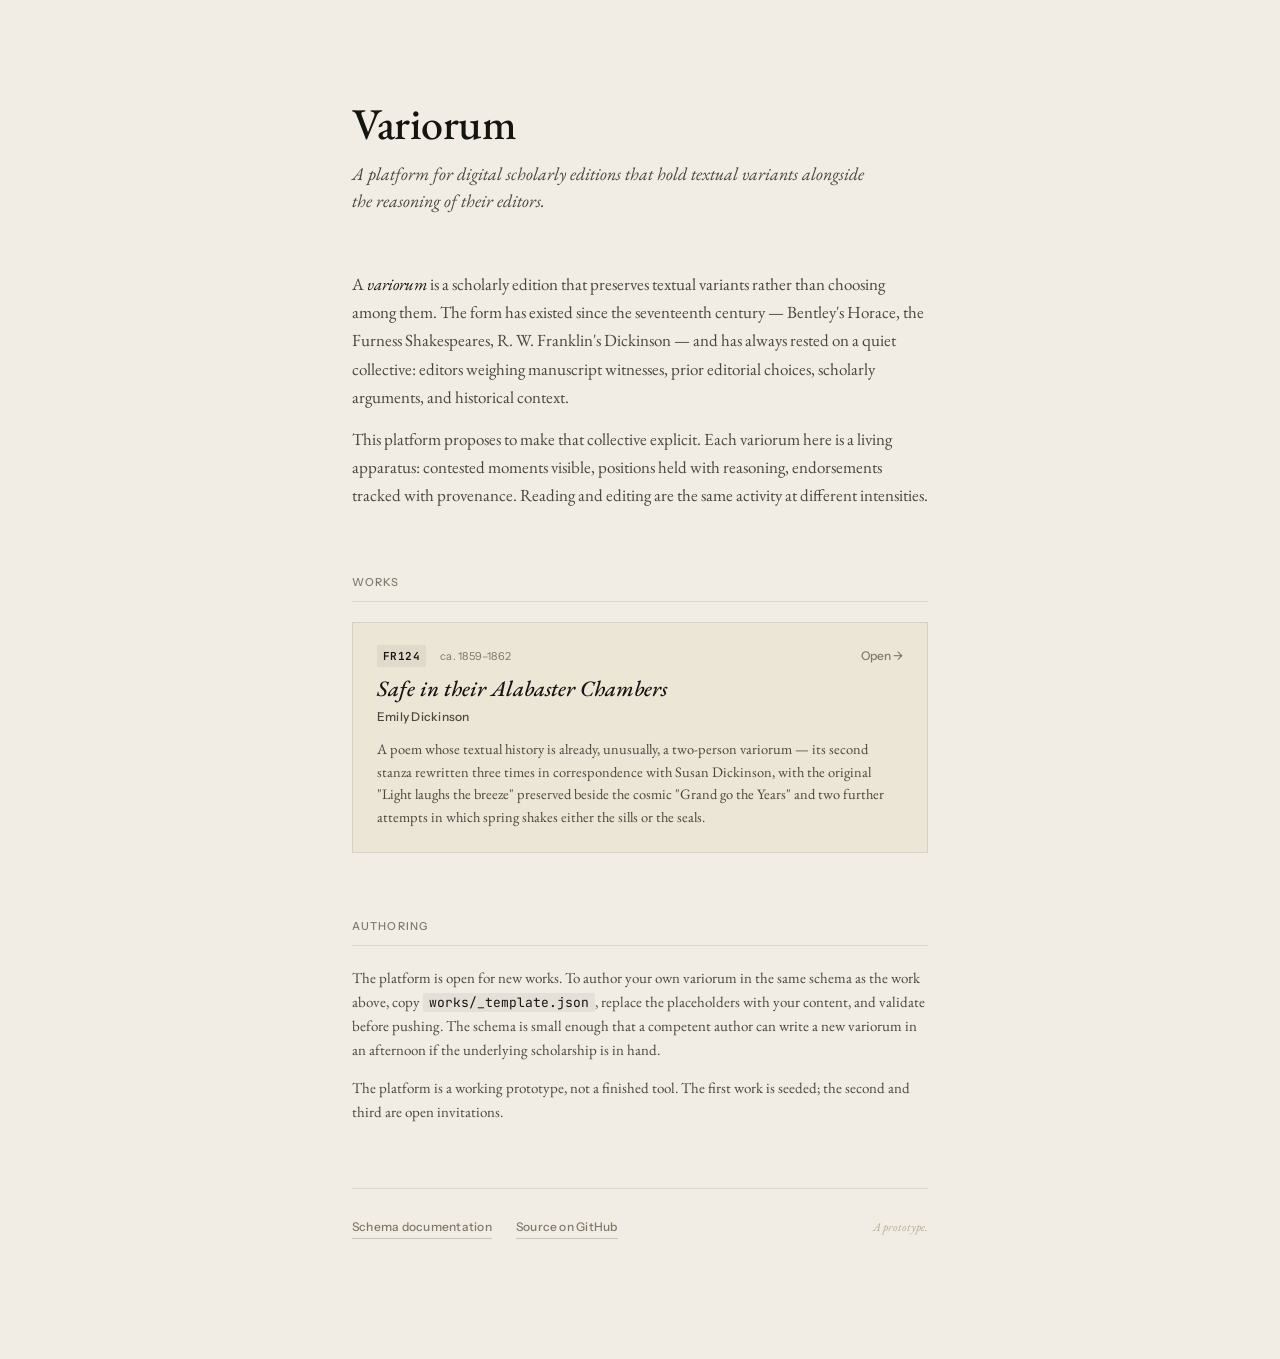
==== commit 73355f70: "Add files via upload" ====
--- a/index.html
+++ b/index.html
@@ -2,8 +2,9 @@
 <html lang="en">
 <head>
 <meta charset="UTF-8">
-<meta name="viewport" content="width=device-width, initial-scale=1.0, maximum-scale=1.0, user-scalable=no">
+<meta name="viewport" content="width=device-width, initial-scale=1.0">
 <title>Variorum</title>
+<meta name="description" content="A platform for digital scholarly editions that preserve textual variants alongside the reasoning of their editors.">
 <link rel="preconnect" href="https://fonts.googleapis.com">
 <link rel="preconnect" href="https://fonts.gstatic.com" crossorigin>
 <link href="https://fonts.googleapis.com/css2?family=EB+Garamond:ital,wght@0,400;0,500;0,600;1,400;1,500&family=Instrument+Sans:wght@400;500;600;700&family=JetBrains+Mono:wght@400;500;600&display=swap" rel="stylesheet">
@@ -12,8 +13,6 @@
         --paper:       #F1EDE4;
         --paper-warm:  #ECE6D7;
         --paper-deep:  #E4DEC9;
-        --paper-ms:    #EBE2C8;
-        --paper-ms-edge: #D8CCAE;
         --ink:         #15140F;
         --ink-mid:     #4A463E;
         --ink-soft:    #807968;
@@ -23,7 +22,6 @@
         --accent:      #6E1E1E;
         --accent-soft: rgba(110,30,30,0.10);
         --accent-mid:  rgba(110,30,30,0.45);
-        --connection:  rgba(110,30,30,0.30);
         --mono:        'JetBrains Mono', 'SF Mono', 'Menlo', monospace;
         --sans:        'Instrument Sans', system-ui, sans-serif;
         --serif:       'EB Garamond', Georgia, serif;
@@ -32,2571 +30,253 @@
     html, body {
         background: var(--paper);
         color: var(--ink);
-        font-family: 'EB Garamond', Georgia, serif;
-        font-size: 16px;
-        line-height: 1.6;
+        font-family: var(--serif);
+        font-size: 17px;
+        line-height: 1.65;
         -webkit-font-smoothing: antialiased;
         text-rendering: optimizeLegibility;
-        overflow: hidden;
-        height: 100vh;
-    }
-
-    /* ============== CHROME — minimal, top right only ============== */
-    .chrome {
-        position: fixed;
-        top: 14px; right: 22px;
-        display: flex; align-items: center; gap: 24px;
-        z-index: 50;
-    }
-    .layer-control {
-        display: flex; align-items: baseline; gap: 22px;
-        font-family: var(--sans);
-    }
-    .layer-btn {
-        background: none; border: none;
-        font-family: var(--sans);
-        font-size: 12px;
-        font-weight: 500;
-        letter-spacing: 0.02em;
-        color: var(--ink-soft);
-        cursor: pointer;
-        padding: 4px 0;
-        position: relative;
-        transition: color 0.2s;
-    }
-    .layer-btn::after {
-        content: "";
-        position: absolute;
-        left: 0; right: 0; bottom: 0;
-        height: 1px;
-        background: var(--ink);
-        transform: scaleX(0);
-        transform-origin: left;
-        transition: transform 0.3s ease;
-    }
-    .layer-btn:hover { color: var(--ink); }
-    .layer-btn.active {
-        color: var(--ink);
-    }
-    .layer-btn.active::after { transform: scaleX(1); }
-    .layer-btn .key {
-        font-family: var(--mono);
-        font-size: 9px;
-        color: var(--ink-faint);
-        margin-left: 5px;
-        font-weight: 500;
-        vertical-align: 1px;
-        opacity: 0;
-        transition: opacity 0.2s;
-    }
-    .layer-control:hover .layer-btn .key { opacity: 1; }
-
-    .help-btn {
-        background: none; border: 1px solid var(--rule);
-        border-radius: 50%;
-        width: 22px; height: 22px;
-        font-family: var(--sans);
-        font-size: 12px; font-weight: 500;
-        color: var(--ink-soft);
-        cursor: pointer;
-        display: flex; align-items: center; justify-content: center;
-        transition: color 0.2s, border-color 0.2s;
-        line-height: 1;
-        padding: 0;
-    }
-    .help-btn:hover { color: var(--ink); border-color: var(--ink); }
-
-    .chrome-divider {
-        width: 1px;
-        height: 12px;
-        background: var(--rule);
-    }
-    .view-control {
-        display: flex; align-items: baseline; gap: 14px;
-    }
-    .view-btn {
-        background: none; border: none;
-        font-family: var(--sans);
-        font-size: 12px;
-        font-weight: 500;
-        letter-spacing: 0.02em;
-        color: var(--ink-soft);
-        cursor: pointer;
-        padding: 4px 0;
-        position: relative;
-        transition: color 0.2s;
-    }
-    .view-btn::after {
-        content: "";
-        position: absolute;
-        left: 0; right: 0; bottom: 0;
-        height: 1px;
-        background: var(--ink);
-        transform: scaleX(0);
-        transform-origin: left;
-        transition: transform 0.3s ease;
-    }
-    .view-btn:hover { color: var(--ink); }
-    .view-btn.active { color: var(--ink); }
-    .view-btn.active::after { transform: scaleX(1); }
-    .view-reset {
-        background: none; border: none;
-        font-family: var(--sans);
-        font-size: 11px;
-        font-weight: 500;
-        letter-spacing: 0.02em;
-        color: var(--ink-soft);
-        cursor: pointer;
-        padding: 4px 0;
-        transition: color 0.2s;
-    }
-    .view-reset:hover { color: var(--accent); }
-
-    /* ============== CANVAS VIEWPORT ============== */
-    .viewport {
-        position: fixed;
-        top: 0; left: 0; right: 0; bottom: 0;
-        overflow: hidden;
-        background: var(--paper);
-        cursor: grab;
-        user-select: none;
-        -webkit-user-select: none;
-    }
-    .viewport.grabbing { cursor: grabbing; }
-    .viewport.grabbing * { pointer-events: none; }
-    .viewport.layer-1 { cursor: default; }
-
-    .stage {
-        position: absolute;
-        top: 0; left: 0;
-        width: 1px; height: 1px;
-        transform-origin: 0 0;
-        will-change: transform;
-    }
-
-    /* Faint dot grid — only when canvas is panable (layer 3+) */
-    .stage-grid {
-        position: absolute;
-        top: -3000px; left: -3000px;
-        width: 6000px; height: 6000px;
-        background-image: radial-gradient(circle, rgba(21,20,15,0.04) 1px, transparent 1.5px);
-        background-size: 60px 60px;
-        pointer-events: none;
-        opacity: 0;
-        transition: opacity 0.4s;
-    }
-    .viewport.layer-3 .stage-grid,
-    .viewport.layer-4 .stage-grid { opacity: 0.6; }
-
-    /* SVG connection layer */
-    .connection-layer {
-        position: absolute;
-        top: -3000px; left: -3000px;
-        width: 6000px; height: 6000px;
-        pointer-events: none;
-        overflow: visible;
-    }
-    .connection-path {
-        fill: none;
-        stroke: var(--connection);
-        stroke-width: 1.2;
-        stroke-dasharray: 4 5;
-        opacity: 0;
-        transition: opacity 0.4s 0.1s, stroke-width 0.2s;
-    }
-    .viewport.layer-3 .connection-path,
-    .viewport.layer-4 .connection-path { opacity: 0.5; }
-    .connection-path.active {
-        opacity: 0.95;
-        stroke-width: 1.8;
-        stroke-dasharray: none;
-        transition-delay: 0s;
-    }
-
-    /* ============== MANUSCRIPT (the center, always present) ============== */
-    .manuscript-card {
-        position: absolute;
-        transform: translate(-50%, -50%);
-        width: 480px;
-        background:
-            linear-gradient(180deg, var(--paper-ms) 0%, var(--paper-ms) 80%, var(--paper-ms-edge) 100%);
-        border: 1px solid var(--paper-ms-edge);
-        box-shadow:
-            0 10px 30px rgba(21,20,15,0.10),
-            0 4px 10px rgba(21,20,15,0.06),
-            inset 0 0 0 1px rgba(255,253,245,0.4);
-        padding: 36px 44px 32px;
-        cursor: pointer;
-        transition: box-shadow 0.25s, transform 0.4s ease;
-    }
-    .manuscript-card:hover {
-        box-shadow:
-            0 16px 40px rgba(21,20,15,0.14),
-            0 4px 12px rgba(21,20,15,0.08),
-            inset 0 0 0 1px rgba(255,253,245,0.4);
-    }
-    .manuscript-card.engaged {
-        box-shadow:
-            0 18px 50px rgba(110,30,30,0.16),
-            0 4px 12px rgba(21,20,15,0.10),
-            inset 0 0 0 1px rgba(255,253,245,0.4);
-        border-color: var(--accent-mid);
-    }
-    .ms-caption {
-        font-family: var(--sans);
-        font-size: 10.5px;
-        font-weight: 400;
-        letter-spacing: 0.04em;
-        color: var(--ink-soft);
-        text-align: center;
-        margin-top: 22px;
-        padding-top: 12px;
-        border-top: 1px solid rgba(21,20,15,0.08);
-    }
-    .ms-caption .mono {
-        font-family: var(--mono);
-        font-size: 10px;
-        letter-spacing: 0.02em;
-    }
-    .ms-poem {
-        font-family: 'EB Garamond', Georgia, serif;
+    }
+
+    main {
+        max-width: 640px;
+        margin: 0 auto;
+        padding: 100px 32px 120px;
+    }
+
+    /* ============== HEADER ============== */
+    .site-header {
+        margin-bottom: 56px;
+    }
+    .site-title {
+        font-family: var(--serif);
+        font-size: 44px;
+        font-weight: 500;
+        letter-spacing: -0.01em;
+        line-height: 1.1;
+        color: var(--ink);
+        margin-bottom: 12px;
+    }
+    .site-tagline {
+        font-family: var(--serif);
         font-style: italic;
         font-size: 18px;
-        line-height: 1.7;
-        color: var(--ink);
-    }
-    .ms-line { display: block; position: relative; }
-    .ms-line.indent { padding-left: 38px; }
-    .ms-line.gap { margin-top: 14px; }
-
-    /* Crux marks appear at Layer 2+ — tiny, subtle */
-    .crux-mark {
-        position: absolute;
-        width: 4px; height: 4px;
-        border-radius: 50%;
-        background: var(--accent);
-        opacity: 0;
-        transition: opacity 0.4s 0.1s;
-        pointer-events: none;
-    }
-    .viewport.layer-2 .crux-mark,
-    .viewport.layer-3 .crux-mark,
-    .viewport.layer-4 .crux-mark { opacity: 0.6; }
-
-    /* ============== READING COPY (appears at Layer 2+) ============== */
-    .reading-copy {
-        position: absolute;
-        transform: translate(-50%, -50%);
-        width: 440px;
-        padding: 50px 40px;
-        background: transparent;
-        font-family: 'EB Garamond', Georgia, serif;
-        font-size: 19px;
-        line-height: 1.85;
-        color: var(--ink);
-        opacity: 0;
-        transition: opacity 0.4s ease;
-        pointer-events: none;
-    }
-    .viewport.layer-2 .reading-copy,
-    .viewport.layer-3 .reading-copy,
-    .viewport.layer-4 .reading-copy {
-        opacity: 1;
-        pointer-events: auto;
-    }
-    .reading-copy .rc-stanza { margin-bottom: 22px; }
-    .reading-copy .rc-stanza:last-child { margin-bottom: 0; }
-    .reading-copy .rc-line { display: block; }
-    .reading-copy .rc-caption {
-        font-family: var(--sans);
-        font-size: 10.5px;
-        font-weight: 400;
+        color: var(--ink-mid);
+        line-height: 1.5;
+        max-width: 520px;
+    }
+
+    /* ============== INTRO ============== */
+    .intro {
+        margin-bottom: 64px;
+    }
+    .intro p {
+        margin-bottom: 14px;
+        color: var(--ink-mid);
+    }
+    .intro p:last-child { margin-bottom: 0; }
+    .intro em { color: var(--ink); font-style: italic; }
+
+    /* ============== SECTION LABEL ============== */
+    .section-label {
+        font-family: var(--sans);
+        font-size: 11px;
+        font-weight: 500;
+        text-transform: uppercase;
+        letter-spacing: 0.10em;
+        color: var(--ink-soft);
+        margin-bottom: 20px;
+        padding-bottom: 10px;
+        border-bottom: 1px solid var(--rule-soft);
+    }
+
+    /* ============== WORKS ============== */
+    .works {
+        margin-bottom: 64px;
+    }
+    .work-card {
+        display: block;
+        text-decoration: none;
+        color: inherit;
+        padding: 22px 24px 24px;
+        background: var(--paper-warm);
+        border: 1px solid var(--rule-soft);
+        margin-bottom: 16px;
+        transition: border-color 0.2s, box-shadow 0.2s, transform 0.2s;
+        position: relative;
+    }
+    .work-card:hover {
+        border-color: var(--accent-mid);
+        box-shadow: 0 4px 14px rgba(21,20,15,0.08);
+        transform: translateY(-1px);
+    }
+    .work-card:last-child { margin-bottom: 0; }
+
+    .work-card-header {
+        display: flex;
+        align-items: baseline;
+        gap: 14px;
+        margin-bottom: 8px;
+        flex-wrap: wrap;
+    }
+    .work-id {
+        font-family: var(--mono);
+        font-size: 11px;
+        font-weight: 600;
         letter-spacing: 0.04em;
-        color: var(--ink-soft);
-        text-align: center;
-        margin-top: 20px;
-        padding-top: 12px;
-        border-top: 1px solid var(--rule-soft);
-    }
-
-    .rc-word-variants {
-        display: inline-flex;
-        align-items: baseline;
-        gap: 8px;
-        cursor: pointer;
-        padding: 0 4px;
-        margin: 0 -2px;
-        transition: background 0.15s;
+        text-transform: uppercase;
+        color: var(--ink);
+        padding: 2px 6px;
+        background: rgba(21,20,15,0.06);
         border-radius: 2px;
     }
-    .rc-word-variants:hover { background: var(--accent-soft); }
-    .rc-word-variants .variant {
-        position: relative;
-        transition: opacity 0.3s;
-    }
-    .rc-word-variants .variant.foregrounded { opacity: 1; }
-    .rc-word-variants .variant.alt {
-        opacity: 0.32;
-        font-style: italic;
-    }
-    .rc-word-variants:hover .variant.alt { opacity: 0.55; }
-
-    .rc-stanza-stack {
-        position: relative;
-        display: block;
-        cursor: pointer;
-        transition: background 0.15s;
-        padding: 4px 6px;
-        margin: -4px -6px;
-        border-radius: 2px;
-        overflow: hidden;
-    }
-    .rc-stanza-stack:hover { background: var(--accent-soft); }
-    .rc-stanza-stack .stack-layer {
-        display: block;
-        position: absolute;
-        top: 4px; left: 6px; right: 6px;
-        pointer-events: none;
-        transition: opacity 0.3s;
-    }
-    .rc-stanza-stack .stack-layer.foregrounded {
-        position: relative;
-        top: 0; left: 0; right: auto;
-        z-index: 4;
-        opacity: 1;
-    }
-    .rc-stanza-stack .stack-layer.alt-1 { opacity: 0.13; z-index: 3; }
-    .rc-stanza-stack .stack-layer.alt-2 { opacity: 0.08; z-index: 2; }
-    .rc-stanza-stack .stack-layer.alt-3 { opacity: 0.05; z-index: 1; }
-    .rc-stanza-stack:hover .stack-layer.alt-1 { opacity: 0.22; }
-    .rc-stanza-stack:hover .stack-layer.alt-2 { opacity: 0.14; }
-    .rc-stanza-stack:hover .stack-layer.alt-3 { opacity: 0.08; }
-
-    .rc-word {
-        cursor: pointer;
-        border-radius: 2px;
-        padding: 0 1px;
-        transition: background 0.15s, color 0.15s;
-    }
-    .reading-copy:hover .rc-word:hover {
-        background: rgba(110, 30, 30, 0.07);
-    }
-
-    .rc-word-variants.proposed,
-    .rc-word-variants.recognized {
-        opacity: 0.62;
-    }
-    .rc-word-variants.proposed::after,
-    .rc-word-variants.recognized::after {
-        font-family: var(--mono);
-        font-size: 8.5px;
-        font-weight: 500;
-        color: var(--ink-faint);
-        text-transform: uppercase;
-        letter-spacing: 0.06em;
-        margin-left: 6px;
-        align-self: center;
-        line-height: 1;
-        padding: 2px 5px;
-        background: rgba(21,20,15,0.05);
-        border-radius: 2px;
-    }
-    .rc-word-variants.proposed::after { content: "proposed"; }
-    .rc-word-variants.recognized::after {
-        content: "pending";
-        color: var(--ink-soft);
-    }
-
-    /* ============== ORBITAL CARDS (appear at Layer 3+) ============== */
-    .card {
-        position: absolute;
-        transform: translate(-50%, -50%) scale(0.92);
-        background: var(--paper-warm);
-        border: 1px solid var(--rule);
-        box-shadow: 0 2px 8px rgba(21,20,15,0.06), 0 1px 2px rgba(21,20,15,0.04);
-        padding: 16px 18px;
-        cursor: pointer;
-        opacity: 0;
-        pointer-events: none;
-        transition:
-            opacity 0.35s ease,
-            transform 0.35s ease,
-            box-shadow 0.2s;
-    }
-    .viewport.layer-3 .card,
-    .viewport.layer-4 .card {
-        opacity: 1;
-        transform: translate(-50%, -50%) scale(1);
-        pointer-events: auto;
-    }
-    .card:hover {
-        box-shadow: 0 4px 18px rgba(21,20,15,0.12), 0 2px 4px rgba(21,20,15,0.08);
-        z-index: 2;
-    }
-    .card.engaged {
-        box-shadow: 0 6px 26px rgba(110,30,30,0.18), 0 2px 6px rgba(21,20,15,0.10);
-        border-color: var(--accent-mid);
-        z-index: 5;
-    }
-    .card-header {
-        display: flex; align-items: baseline; gap: 8px;
-        margin-bottom: 10px; flex-wrap: wrap;
-    }
-    .sigla {
-        display: inline-block;
-        font-family: var(--mono);
-        font-size: 10px;
-        font-weight: 600;
-        text-transform: uppercase;
-        letter-spacing: 0.05em;
-        padding: 2px 6px;
-        background: rgba(21,20,15,0.07);
-        color: var(--ink);
-        border-radius: 2px;
-        line-height: 1.2;
-        vertical-align: 1px;
-    }
-    .ms-sigla {
-        position: absolute;
-        top: 16px; left: 20px;
-        z-index: 1;
-    }
-    .card-type {
-        font-family: var(--sans);
-        font-size: 10px;
-        font-weight: 500;
-        text-transform: uppercase;
-        letter-spacing: 0.08em;
-        color: var(--ink-soft);
-    }
-    .card-date {
-        font-family: var(--sans);
-        font-size: 10px;
+    .work-meta {
+        font-family: var(--sans);
+        font-size: 11px;
         font-weight: 400;
         letter-spacing: 0.02em;
         color: var(--ink-soft);
+    }
+    .work-arrow {
         margin-left: auto;
-        font-feature-settings: "tnum";
-    }
-    .card-title {
-        font-family: var(--serif);
-        font-size: 17px;
-        font-weight: 500;
-        color: var(--ink);
-        line-height: 1.3;
-        margin-bottom: 3px;
-    }
-    .card-subtitle {
-        font-family: var(--sans);
-        font-size: 11px;
-        font-weight: 400;
-        color: var(--ink-soft);
-        margin-bottom: 10px;
-        letter-spacing: 0.01em;
-    }
-    .card-body {
-        font-family: var(--serif);
-        font-size: 14px; color: var(--ink-mid); line-height: 1.55;
-    }
-    .card-body.multiline { white-space: pre-line; }
-    .card-body.quoted {
+        font-family: var(--sans);
+        font-size: 12px;
+        font-weight: 500;
+        color: var(--ink-soft);
+        transition: color 0.2s, transform 0.2s;
+    }
+    .work-card:hover .work-arrow {
+        color: var(--accent);
+        transform: translateX(3px);
+    }
+    .work-title {
+        font-family: var(--serif);
+        font-size: 22px;
+        font-weight: 500;
         font-style: italic;
-        padding: 6px 0 6px 12px;
-        border-left: 1px solid var(--rule);
-    }
-    .card.size-medium { width: 340px; }
-
-    body.personal-mode .viewport.layer-3 .card,
-    body.personal-mode .viewport.layer-4 .card,
-    body.personal-mode .viewport.layer-3 .manuscript-card,
-    body.personal-mode .viewport.layer-4 .manuscript-card {
-        cursor: grab;
-        outline: 1px dashed transparent;
-        outline-offset: 4px;
-        transition: outline-color 0.15s, box-shadow 0.2s;
-    }
-    body.personal-mode .viewport.layer-3 .card:hover,
-    body.personal-mode .viewport.layer-4 .card:hover,
-    body.personal-mode .viewport.layer-3 .manuscript-card:hover,
-    body.personal-mode .viewport.layer-4 .manuscript-card:hover {
-        outline-color: var(--accent-mid);
-    }
-
-    .crux-tally {
-        margin: 10px 0 4px;
-        padding: 8px 0 0;
+        color: var(--ink);
+        line-height: 1.25;
+        margin-bottom: 4px;
+    }
+    .work-author {
+        font-family: var(--sans);
+        font-size: 12px;
+        font-weight: 500;
+        letter-spacing: 0.02em;
+        color: var(--ink-mid);
+        margin-bottom: 12px;
+    }
+    .work-description {
+        font-family: var(--serif);
+        font-size: 14.5px;
+        color: var(--ink-mid);
+        line-height: 1.55;
+    }
+
+    /* ============== AUTHORING ============== */
+    .authoring {
+        margin-bottom: 64px;
+    }
+    .authoring p {
+        font-family: var(--serif);
+        font-size: 15px;
+        color: var(--ink-mid);
+        line-height: 1.6;
+        margin-bottom: 14px;
+    }
+    .authoring p:last-child { margin-bottom: 0; }
+    .authoring code {
+        font-family: var(--mono);
+        font-size: 13px;
+        padding: 1px 6px;
+        background: rgba(21,20,15,0.06);
+        border-radius: 2px;
+        color: var(--ink);
+    }
+
+    /* ============== FOOTER ============== */
+    footer {
+        padding-top: 28px;
         border-top: 1px solid var(--rule-soft);
-        font-family: var(--sans);
-        font-size: 11px;
-        font-weight: 500;
-        letter-spacing: 0.02em;
-        line-height: 1.5;
-        color: var(--ink-soft);
         display: flex;
         flex-wrap: wrap;
-        gap: 4px 18px;
-    }
-    .tally-position {
-        cursor: pointer;
-        white-space: nowrap;
-        transition: color 0.15s;
-        position: relative;
-    }
-    .tally-position:hover { color: var(--accent); }
-    .tally-position.foregrounded { color: var(--ink); }
-    .tally-position.foregrounded .tally-name {
-        text-decoration: underline;
-        text-decoration-color: var(--accent-mid);
-        text-decoration-thickness: 1px;
-        text-underline-offset: 3px;
-    }
-    .tally-count {
-        font-family: var(--mono);
-        font-size: 10.5px;
-        font-weight: 500;
+        gap: 24px;
+        align-items: baseline;
+    }
+    footer a {
+        font-family: var(--sans);
+        font-size: 12px;
+        font-weight: 500;
+        letter-spacing: 0.02em;
+        color: var(--ink-soft);
+        text-decoration: none;
+        border-bottom: 1px solid var(--rule);
+        padding-bottom: 1px;
+        transition: color 0.15s, border-color 0.15s;
+    }
+    footer a:hover {
+        color: var(--accent);
+        border-bottom-color: var(--accent);
+    }
+    footer .footer-note {
+        margin-left: auto;
+        font-family: var(--serif);
+        font-style: italic;
+        font-size: 12px;
         color: var(--ink-faint);
-        margin-left: 5px;
-        font-feature-settings: "tnum";
-    }
-    .tally-count.has { color: var(--accent); }
-    .tally-position.foregrounded .tally-count.has { color: var(--accent); }
-
-    .tally-peek {
-        display: none;
-        position: absolute;
-        top: 100%; left: 0;
-        margin-top: 8px;
-        width: 320px;
-        max-width: 90vw;
-        padding: 12px 14px;
-        background: var(--paper);
-        border: 1px solid var(--rule);
-        box-shadow: 0 8px 24px rgba(21,20,15,0.14), 0 2px 6px rgba(21,20,15,0.08);
-        font-style: normal;
-        z-index: 30;
-    }
-    .tally-position:hover .tally-peek { display: block; }
-    .peek-row {
-        display: block;
-        margin-bottom: 8px;
-        padding-bottom: 8px;
-        border-bottom: 1px solid var(--rule-soft);
-        font-style: normal;
-    }
-    .peek-row:last-child {
-        margin-bottom: 0;
-        padding-bottom: 0;
-        border-bottom: none;
-    }
-    .peek-name {
-        display: block;
-        font-family: var(--sans);
-        font-size: 11px;
-        font-weight: 600;
-        letter-spacing: 0.02em;
-        color: var(--ink);
-        margin-bottom: 4px;
-    }
-    .peek-reasoning {
-        display: block;
-        font-family: var(--serif);
-        font-style: italic;
-        font-size: 12px;
-        color: var(--ink-mid);
-        line-height: 1.5;
-    }
-
-    .withdraw-btn {
-        background: none; border: none;
-        font-family: var(--sans);
-        font-size: 11px;
-        font-weight: 500;
-        letter-spacing: 0;
-        color: var(--ink-soft);
-        cursor: pointer;
-        padding: 0 2px;
-        margin-left: 8px;
-        text-decoration: underline;
-        text-decoration-color: var(--rule);
-        text-underline-offset: 3px;
-    }
-    .withdraw-btn:hover { color: var(--accent); }
-
-    .card-remove-btn {
-        position: absolute;
-        top: 14px; right: 16px;
-        background: none; border: none;
-        font-family: var(--sans);
-        font-size: 11px;
-        font-weight: 500;
-        letter-spacing: 0;
-        color: var(--ink-soft);
-        cursor: pointer;
-        padding: 0;
-        text-decoration: underline;
-        text-decoration-color: var(--rule);
-        text-underline-offset: 3px;
-        opacity: 0;
-        transition: opacity 0.15s, color 0.15s;
-    }
-    .card:hover .card-remove-btn { opacity: 1; }
-    .card-remove-btn:hover { color: var(--accent); }
-
-    .rc-stanza-stack + .crux-tally {
-        margin-top: 14px;
-    }
-
-    .card-endorse-count {
-        font-family: var(--sans);
-        font-size: 10px;
-        font-weight: 500;
-        letter-spacing: 0.04em;
-        text-transform: uppercase;
-        color: var(--ink-soft);
-        margin-left: 6px;
-    }
-    .card-endorse-count.has {
-        color: var(--accent);
-    }
-    .card-endorse-count::before {
-        content: "· ";
-        color: var(--ink-faint);
-        text-transform: none;
-    }
-
-    .viewport.layer-3 .card[data-stagger="0"],
-    .viewport.layer-4 .card[data-stagger="0"] { transition-delay: 0.05s; }
-    .viewport.layer-3 .card[data-stagger="1"],
-    .viewport.layer-4 .card[data-stagger="1"] { transition-delay: 0.08s; }
-    .viewport.layer-3 .card[data-stagger="2"],
-    .viewport.layer-4 .card[data-stagger="2"] { transition-delay: 0.11s; }
-    .viewport.layer-3 .card[data-stagger="3"],
-    .viewport.layer-4 .card[data-stagger="3"] { transition-delay: 0.14s; }
-    .viewport.layer-3 .card[data-stagger="4"],
-    .viewport.layer-4 .card[data-stagger="4"] { transition-delay: 0.17s; }
-    .viewport.layer-3 .card[data-stagger="5"],
-    .viewport.layer-4 .card[data-stagger="5"] { transition-delay: 0.20s; }
-    .viewport.layer-3 .card[data-stagger="6"],
-    .viewport.layer-4 .card[data-stagger="6"] { transition-delay: 0.23s; }
-    .viewport.layer-3 .card[data-stagger="7"],
-    .viewport.layer-4 .card[data-stagger="7"] { transition-delay: 0.26s; }
-
-    /* ============== CARD APPARATUS ============== */
-    .card-apparatus {
-        margin-top: 14px;
-        padding-top: 12px;
-        border-top: 1px dashed var(--rule);
-        animation: fadeIn 0.25s ease;
-    }
-    @keyframes fadeIn {
-        from { opacity: 0; transform: translateY(-4px); }
-        to   { opacity: 1; transform: translateY(0); }
-    }
-    .apparatus-section { margin-bottom: 14px; }
-    .apparatus-section:last-child { margin-bottom: 0; }
-    .apparatus-label {
-        font-family: var(--sans);
-        font-size: 10px;
-        font-weight: 500;
-        text-transform: uppercase;
-        letter-spacing: 0.08em;
-        color: var(--ink-soft);
-        margin-bottom: 8px;
-    }
-    .apparatus-text {
-        font-family: var(--serif);
-        font-size: 13.5px; color: var(--ink-mid); line-height: 1.6;
-        padding-left: 10px;
-        border-left: 1px solid var(--rule-soft);
-    }
-    .endorsement-item {
-        margin-bottom: 12px;
-        padding-left: 10px;
-        border-left: 1px solid var(--rule-soft);
-    }
-    .endorsement-item:last-child { margin-bottom: 0; }
-    .endorsement-name {
-        font-family: var(--sans);
-        font-size: 12px;
-        font-weight: 600;
-        letter-spacing: 0.01em;
-        color: var(--ink);
-        margin-bottom: 3px;
-    }
-    .endorsement-reasoning {
-        font-family: var(--serif);
-        font-size: 13px; font-style: italic;
-        color: var(--ink-mid); line-height: 1.55;
-    }
-    .endorsement-empty {
-        font-family: var(--serif);
-        font-size: 12.5px; font-style: italic;
-        color: var(--ink-soft); padding-left: 10px;
-    }
-    .card-actions {
-        margin-top: 14px;
-        display: flex; gap: 18px; flex-wrap: wrap;
-    }
-    .action-btn {
-        background: transparent; border: none;
-        font-family: var(--sans);
-        font-size: 12px;
-        font-weight: 500;
-        letter-spacing: 0;
-        color: var(--ink-mid);
-        cursor: pointer; padding: 3px 0;
-        border-bottom: 1px solid var(--rule);
-        transition: color 0.15s, border-color 0.15s;
-    }
-    .action-btn:hover { color: var(--accent); border-bottom-color: var(--accent); }
-
-    /* ============== ENDORSER SATELLITES (Layer 4) ============== */
-    .endorser-satellite {
-        position: absolute;
-        transform: translate(-50%, -50%) scale(0.85);
-        width: 220px;
-        padding: 10px 14px;
-        background: var(--paper);
-        border: 1px solid var(--rule-soft);
-        box-shadow: 0 2px 6px rgba(21,20,15,0.05);
-        opacity: 0;
-        pointer-events: none;
-        transition: opacity 0.35s ease, transform 0.35s ease;
-    }
-    .viewport.layer-4 .endorser-satellite {
-        opacity: 1;
-        transform: translate(-50%, -50%) scale(1);
-        pointer-events: auto;
-    }
-    .satellite-name {
-        font-family: var(--sans);
-        font-size: 11px;
-        font-weight: 600;
-        letter-spacing: 0.01em;
-        color: var(--ink);
-        margin-bottom: 3px;
-        display: flex;
-        align-items: baseline;
-        gap: 0;
-        flex-wrap: wrap;
-    }
-    .satellite-sigla {
-        font-size: 9px;
-        padding: 1px 5px;
-        margin-right: 6px;
-        background: rgba(21,20,15,0.08);
-    }
-
-    .card.related-active,
-    .manuscript-card.related-active {
-        box-shadow: 0 0 0 2px var(--accent-mid), 0 4px 14px rgba(21,20,15,0.10);
-    }
-    .endorser-satellite.related-active {
-        box-shadow: 0 0 0 1px var(--accent-mid), 0 2px 8px rgba(21,20,15,0.08);
-        z-index: 5;
-    }
-    .satellite-reasoning {
-        font-family: var(--serif);
-        font-style: italic; font-size: 12px;
-        color: var(--ink-mid); line-height: 1.5;
-    }
-    .position-tag {
-        display: inline-block;
-        font-family: var(--mono);
-        font-size: 9.5px;
-        font-weight: 600;
-        text-transform: uppercase;
-        letter-spacing: 0.05em;
-        color: var(--accent);
-        margin-right: 6px;
-        padding-right: 6px;
-        border-right: 1px solid var(--rule);
-        vertical-align: 1px;
-    }
-
-    .satellite-line {
-        stroke: var(--rule);
-        stroke-width: 1;
-        stroke-dasharray: 2 3;
-        opacity: 0;
-        transition: opacity 0.4s 0.15s;
-    }
-    .viewport.layer-4 .satellite-line { opacity: 0.5; }
-
-    /* ============== INLINE FORM ============== */
-    .inline-form {
-        margin-top: 14px; padding: 14px 16px;
-        background: var(--paper); border: 1px solid var(--rule);
-        animation: fadeIn 0.2s ease;
-    }
-    .inline-form .form-label {
-        font-family: var(--sans);
-        font-size: 10px;
-        font-weight: 500;
-        text-transform: uppercase;
-        letter-spacing: 0.08em;
-        color: var(--ink-soft);
-        margin-bottom: 10px;
-    }
-    .inline-form input[type="text"] {
-        width: 100%;
-        background: transparent; border: none;
-        border-bottom: 1px solid var(--rule);
-        padding: 6px 0;
-        font-family: var(--sans);
-        font-size: 13px; color: var(--ink); outline: none;
-        margin-bottom: 12px;
-    }
-    .inline-form input[type="text"]:focus { border-bottom-color: var(--ink); }
-    .inline-form input[type="text"]::placeholder { color: var(--ink-soft); }
-    .inline-form .prompt {
-        font-family: var(--serif);
-        font-size: 13px; font-style: italic; color: var(--ink-soft);
-        margin-bottom: 10px; line-height: 1.5;
-    }
-    .inline-form textarea {
-        width: 100%;
-        background: transparent; border: 1px solid var(--rule);
-        padding: 10px 12px;
-        font-family: var(--serif);
-        font-size: 13.5px; color: var(--ink); line-height: 1.55;
-        resize: vertical; outline: none; margin-bottom: 12px;
-        min-height: 70px;
-    }
-    .inline-form textarea:focus { border-color: var(--ink); }
-    .inline-form textarea::placeholder { color: var(--ink-soft); font-style: italic; }
-    .inline-form .form-actions {
-        display: flex; gap: 12px; justify-content: flex-end;
-    }
-    .form-btn {
-        background: var(--ink); color: var(--paper); border: none;
-        font-family: var(--sans);
-        font-size: 12px;
-        font-weight: 500;
-        letter-spacing: 0;
-        padding: 7px 16px; cursor: pointer;
-        transition: background 0.15s;
-    }
-    .form-btn.secondary {
-        background: transparent; color: var(--ink-mid);
-        border: 1px solid var(--rule);
-    }
-    .form-btn:hover { background: var(--accent); color: var(--paper); }
-    .form-btn.secondary:hover { background: var(--paper-warm); color: var(--ink); border-color: var(--ink); }
-    .form-error {
-        font-family: var(--serif);
-        font-size: 12.5px; font-style: italic; color: var(--accent);
-        margin-bottom: 8px;
-    }
-    .hidden { display: none !important; }
-
-    .form-overlay {
-        position: fixed;
-        top: 0; left: 0; right: 0; bottom: 0;
-        pointer-events: none;
-        z-index: 50;
-    }
-    .form-overlay > * { pointer-events: auto; }
-
-    .add-form {
-        position: fixed;
-        transform: translateX(-50%);
-        width: 380px;
-        padding: 22px 24px;
-        background: var(--paper);
-        border: 1px solid var(--rule);
-        box-shadow: 0 16px 50px rgba(21,20,15,0.16), 0 3px 10px rgba(21,20,15,0.08);
-        z-index: 50;
-        animation: fadeIn 0.2s ease;
-    }
-    .add-form .form-label {
-        font-family: var(--sans);
-        font-size: 10px;
-        font-weight: 500;
-        text-transform: uppercase;
-        letter-spacing: 0.08em;
-        color: var(--ink-soft);
-        margin-bottom: 16px;
-    }
-    .add-form input[type="text"] {
-        width: 100%;
-        background: transparent; border: none;
-        border-bottom: 1px solid var(--rule);
-        padding: 6px 0;
-        font-family: var(--sans);
-        font-size: 13px; color: var(--ink); outline: none;
-        margin-bottom: 14px;
-    }
-    .add-form input[type="text"]:focus { border-bottom-color: var(--ink); }
-    .add-form input[type="text"]::placeholder { color: var(--ink-soft); }
-    .add-form textarea {
-        width: 100%;
-        background: transparent; border: 1px solid var(--rule);
-        padding: 10px 12px;
-        font-family: var(--serif);
-        font-size: 13.5px; color: var(--ink); line-height: 1.55;
-        resize: vertical; outline: none; margin-bottom: 12px;
-        min-height: 64px;
-    }
-    .add-form textarea:focus { border-color: var(--ink); }
-    .add-form textarea::placeholder { color: var(--ink-soft); font-style: italic; }
-    .add-form .form-actions {
-        display: flex; gap: 12px; justify-content: flex-end;
-    }
-
-    /* ============== ABOUT PANEL ============== */
-    .about-panel {
-        position: fixed;
-        top: 70px; left: 50%;
-        transform: translateX(-50%);
-        max-width: 600px; width: calc(100vw - 48px);
-        max-height: calc(100vh - 100px);
-        overflow-y: auto;
-        padding: 36px 42px;
-        background: var(--paper-warm);
-        border: 1px solid var(--rule);
-        box-shadow: 0 16px 50px rgba(21,20,15,0.18);
-        font-family: var(--serif);
-        font-size: 15px; line-height: 1.7; color: var(--ink-mid);
-        z-index: 60;
-    }
-    .about-panel p { margin-bottom: 14px; }
-    .about-panel p:last-child { margin-bottom: 0; }
-    .about-panel em { color: var(--ink); }
-    .about-panel .about-section-label {
-        font-family: var(--sans);
-        font-size: 10px;
-        font-weight: 500;
-        text-transform: uppercase;
-        letter-spacing: 0.08em;
-        color: var(--ink-soft);
-        margin-top: 22px;
-        margin-bottom: 10px;
-        font-style: normal;
-    }
-    .about-panel .about-section-label:first-of-type { margin-top: 18px; }
-    .about-panel .mono {
-        font-family: var(--mono);
-        font-size: 12px;
-        font-weight: 600;
-        text-transform: uppercase;
-        background: rgba(21,20,15,0.07);
-        padding: 1px 5px;
-        border-radius: 2px;
-        color: var(--ink);
-    }
-    .about-close {
-        position: absolute;
-        top: 16px; right: 18px;
-        background: transparent; border: none;
-        font-family: var(--sans);
-        font-size: 18px; color: var(--ink-soft);
-        cursor: pointer; line-height: 1;
-    }
-    .about-close:hover { color: var(--accent); }
-
-    /* ============== LOAD STATE ============== */
-    .load-state {
-        position: fixed;
-        top: 50%; left: 50%;
-        transform: translate(-50%, -50%);
-        text-align: center;
-        font-family: var(--serif);
-        font-size: 14px;
-        color: var(--ink-soft);
-        font-style: italic;
-    }
-    .load-state.error {
-        max-width: 480px;
-        padding: 28px 32px;
-        background: var(--paper-warm);
-        border: 1px solid var(--rule);
-        font-style: normal;
-        color: var(--ink-mid);
-    }
-    .load-state.error .label {
-        font-family: var(--sans);
-        font-size: 10px;
-        font-weight: 500;
-        text-transform: uppercase;
-        letter-spacing: 0.08em;
-        color: var(--accent);
-        margin-bottom: 10px;
-    }
-    .load-state.error code {
-        font-family: var(--mono);
-        font-size: 12px;
-        padding: 2px 5px;
-        background: rgba(21,20,15,0.07);
-        border-radius: 2px;
-        color: var(--ink);
     }
 
     /* ============== MOBILE ============== */
-    @media (max-width: 700px) {
-        .chrome { top: 10px; right: 14px; gap: 14px; }
-        .layer-control { gap: 14px; }
-        .layer-btn { font-size: 13px; }
-        .manuscript-card { width: 320px; padding: 28px 32px 24px; }
-        .ms-poem { font-size: 16px; }
-        .reading-copy { width: 300px; padding: 30px 24px; font-size: 17px; }
-        .card.size-medium { width: 280px; }
-        .endorser-satellite { width: 180px; }
-        .about-panel { padding: 24px 24px; }
+    @media (max-width: 600px) {
+        main { padding: 64px 24px 80px; }
+        .site-title { font-size: 36px; }
+        .site-tagline { font-size: 16px; }
+        .work-card { padding: 18px 20px 20px; }
+        .work-title { font-size: 19px; }
+        footer { flex-direction: column; gap: 12px; }
+        footer .footer-note { margin-left: 0; }
     }
 </style>
 </head>
 <body>
-
-<div class="chrome hidden" id="chromeNav">
-    <nav class="layer-control" id="layerControl">
-        <button class="layer-btn" data-layer="1">Manuscript<span class="key">1</span></button>
-        <button class="layer-btn" data-layer="2">Reading<span class="key">2</span></button>
-        <button class="layer-btn" data-layer="3">Variants<span class="key">3</span></button>
-        <button class="layer-btn" data-layer="4">Voices<span class="key">4</span></button>
-    </nav>
-    <div class="chrome-divider"></div>
-    <nav class="view-control" id="viewControl">
-        <button class="view-btn active" data-view="canonical">Canonical</button>
-        <button class="view-btn" data-view="personal">Personal</button>
-    </nav>
-    <button class="view-reset hidden" id="viewReset" title="Discard your personal arrangement">Reset</button>
-    <button class="help-btn" id="helpBtn" title="About this variorum">?</button>
-</div>
-
-<div class="viewport layer-1 hidden" id="viewport">
-    <div class="stage" id="stage">
-        <div class="stage-grid"></div>
-        <svg class="connection-layer" id="connectionLayer"></svg>
-    </div>
-    <div class="form-overlay" id="formOverlay"></div>
-</div>
-
-<div class="load-state" id="loadState">Loading variorum…</div>
-
-<script>
-(async function() {
-    'use strict';
-
-    // ============================================================
-    // PLATFORM CONFIG
-    // The engine declares what schema versions it supports and where
-    // to find the work data. The work parameter can be overridden via
-    // URL query string: engine.html?work=fr124  →  works/fr124.json
-    // ============================================================
-    const SUPPORTED_SCHEMA = '1.0';
-    const STORAGE_VERSION = 'v2';
-    const params = new URLSearchParams(window.location.search);
-    const workId = params.get('work') || 'fr124';
-    const WORK_URL = `works/${workId}.json`;
-
-    // ============================================================
-    // LOAD & VALIDATE WORK
-    // The engine refuses to render incompatible schema versions
-    // loudly rather than silently — every IDs in a work file is
-    // load-bearing for localStorage state, so we don't tolerate drift.
-    // ============================================================
-    let workData;
-    try {
-        const response = await fetch(WORK_URL);
-        if (!response.ok) throw new Error(`HTTP ${response.status} fetching ${WORK_URL}`);
-        workData = await response.json();
-    } catch (err) {
-        showLoadError(
-            'Could not load the work file',
-            `Tried <code>${WORK_URL}</code>. ${err.message}.<br><br>If you are opening this file directly with <code>file://</code>, the browser blocks fetching local JSON. Serve the directory with any static server (or deploy to Cloudflare Pages) and reload.`
-        );
-        return;
-    }
-
-    if (workData.schemaVersion !== SUPPORTED_SCHEMA) {
-        showLoadError(
-            'Schema version mismatch',
-            `Engine supports schema <code>${SUPPORTED_SCHEMA}</code>; work file declares <code>${workData.schemaVersion}</code>. Update either the work or the engine, then reload.`
-        );
-        return;
-    }
-
-    const validationErrors = validateWorkData(workData);
-    if (validationErrors.length > 0) {
-        showLoadError(
-            'Work file is invalid',
-            `<div style="text-align:left;font-family:var(--mono);font-size:12px;line-height:1.7;margin-top:6px;">${validationErrors.map(e => '· ' + escapeHtml(e)).join('<br>')}</div>`
-        );
-        return;
-    }
-
-    if (workData.id !== workId) {
-        // Not fatal but worth a console note — the file's declared id should
-        // match the URL it lives at, so a future router can trust either.
-        console.warn(`Work id mismatch: URL says "${workId}", file says "${workData.id}"`);
-    }
-
-    // ============================================================
-    // INTERNAL STATE — populated from workData
-    // ============================================================
-    // Witnesses are the textual records: manuscripts, variants, letters,
-    // sources, publications. The current implementation distinguishes
-    // them by `type` and renders manuscripts specially (Layer 1), but
-    // they share the same shape and id space.
-    const witnesses = workData.witnesses.map(w => ({ ...w }));
-    const connections = workData.connections.map(c => ({ ...c }));
-    const cruxes = workData.cruxes.map(c => ({
-        ...c,
-        positions: c.positions.map(p => ({ ...p }))
-    }));
-    const readingCopyPosition = workData.readingCopy.position;
-    const poem = {
-        title: workData.work.title,
-        stanzas: workData.readingCopy.stanzas.map(s => ({ ...s }))
-    };
-    const manuscriptRendering = workData.manuscriptRendering;
-
-    const STORAGE_KEY = `variorum.${workData.id}.${STORAGE_VERSION}`;
-    document.title = `${workData.work.title} · Variorum`;
-
-    // ============================================================
-    // STATE
-    // ============================================================
-    let layer = 1;
-    let panX = 0, panY = 0, zoom = 0.7;
-    const MIN_ZOOM = 0.25, MAX_ZOOM = 1.8;
-    let engagedWitnessId = null;
-    let openFormFor = null;
-    let identityNeeded = false;
-    let aboutOpen = false;
-    let viewMode = 'canonical';
-    const personalPositions = {};
-    let dragState = null;
-    let justDragged = false;
-
-    function getWitnessPosition(w) {
-        if (viewMode === 'personal' && personalPositions[w.id]) {
-            return personalPositions[w.id];
-        }
-        return { x: w.position.x, y: w.position.y };
-    }
-
-    const viewport = document.getElementById('viewport');
-    const stage = document.getElementById('stage');
-    const connectionLayer = document.getElementById('connectionLayer');
-
-    // ============================================================
-    // LOOKUPS & HELPERS
-    // ============================================================
-    function getWitness(id) { return witnesses.find(w => w.id === id); }
-    function getCrux(id) { return cruxes.find(c => c.id === id); }
-
-    function escapeHtml(s) {
-        if (s == null) return '';
-        return String(s).replace(/&/g, '&amp;').replace(/</g, '&lt;')
-            .replace(/>/g, '&gt;').replace(/"/g, '&quot;').replace(/'/g, '&#39;');
-    }
-    function escapeRegex(s) { return s.replace(/[.*+?^${}()|[\]\\]/g, '\\$&'); }
-
-    function showLoadError(label, html) {
-        const el = document.getElementById('loadState');
-        el.className = 'load-state error';
-        el.innerHTML = `<div class="label">${label}</div><div>${html}</div>`;
-    }
-
-    // ============================================================
-    // WORK FILE VALIDATION
-    // Runs at boot, after the schema version check, before any state
-    // gets populated. The engine refuses to render a work file with
-    // broken internal references — silent half-rendering is worse than
-    // a precise error message that points at the typo.
-    // ============================================================
-    function validateWorkData(data) {
-        const errors = [];
-
-        if (!Array.isArray(data.witnesses)) {
-            errors.push('witnesses must be an array');
-            return errors;
-        }
-        if (!Array.isArray(data.cruxes)) {
-            errors.push('cruxes must be an array');
-            return errors;
-        }
-
-        const witnessIds = new Set();
-        data.witnesses.forEach((w, i) => {
-            if (!w.id) errors.push(`witnesses[${i}] is missing an id`);
-            else if (witnessIds.has(w.id)) errors.push(`Duplicate witness id: "${w.id}"`);
-            witnessIds.add(w.id);
-        });
-
-        const cruxIds = new Set();
-        data.cruxes.forEach((c, i) => {
-            if (!c.id) errors.push(`cruxes[${i}] is missing an id`);
-            else if (cruxIds.has(c.id)) errors.push(`Duplicate crux id: "${c.id}"`);
-            cruxIds.add(c.id);
-            const positionIds = new Set();
-            (c.positions || []).forEach((p, pi) => {
-                if (!p.id) errors.push(`cruxes "${c.id}".positions[${pi}] is missing an id`);
-                else if (positionIds.has(p.id)) errors.push(`Duplicate position id "${p.id}" within crux "${c.id}"`);
-                positionIds.add(p.id);
-                if (p.witnessId && !witnessIds.has(p.witnessId)) {
-                    errors.push(`cruxes "${c.id}".positions[${pi}].witnessId "${p.witnessId}" is not a known witness`);
-                }
-            });
-        });
-
-        if (!witnessIds.has(data.primaryWitnessId)) {
-            errors.push(`primaryWitnessId "${data.primaryWitnessId}" is not a known witness`);
-        }
-
-        (data.connections || []).forEach((c, i) => {
-            if (!witnessIds.has(c.from)) errors.push(`connections[${i}].from "${c.from}" is not a known witness`);
-            if (!witnessIds.has(c.to)) errors.push(`connections[${i}].to "${c.to}" is not a known witness`);
-        });
-
-        const mr = data.manuscriptRendering || {};
-        (mr.cruxMarks || []).forEach((m, i) => {
-            if (!cruxIds.has(m.cruxId)) {
-                errors.push(`manuscriptRendering.cruxMarks[${i}].cruxId "${m.cruxId}" is not a known crux`);
-            }
-        });
-
-        const rc = data.readingCopy || {};
-        (rc.stanzas || []).forEach((stanza, si) => {
-            if (stanza.asCrux && !cruxIds.has(stanza.asCrux)) {
-                errors.push(`readingCopy.stanzas[${si}].asCrux "${stanza.asCrux}" is not a known crux`);
-            }
-            (stanza.lines || []).forEach((line, li) => {
-                const placeholders = line.match(/\{crux:([^}]+)\}/g) || [];
-                placeholders.forEach(ph => {
-                    const id = ph.slice(6, -1);
-                    if (!cruxIds.has(id)) {
-                        errors.push(`readingCopy.stanzas[${si}].lines[${li}] references unknown crux "${id}"`);
-                    }
-                });
-            });
-        });
-
-        return errors;
-    }
-
-    // ============================================================
-    // PER-POSITION COLOR
-    // Each contesting position gets its own muted accent. The hue
-    // appears as a thin border on variant cards and satellites, and
-    // as the stroke color on connection lines tied to a position.
-    // ============================================================
-    const POSITION_PALETTE = [
-        '#1E3A5F', '#A87B1E', '#2F5530', '#5B2A60',
-        '#3B5570', '#8B4513', '#475569', '#7C2D12'
-    ];
-    const positionColorMap = {};
-    function positionColor(positionId) {
-        if (!positionId) return null;
-        if (positionColorMap[positionId]) return positionColorMap[positionId];
-        const idx = Object.keys(positionColorMap).length;
-        positionColorMap[positionId] = POSITION_PALETTE[idx % POSITION_PALETTE.length];
-        return positionColorMap[positionId];
-    }
-    // Pre-assign in stable order so colors don't shift between sessions
-    cruxes.forEach(c => c.positions.forEach(p => positionColor(p.id)));
-
-    function getPositionForWitness(witnessId) {
-        for (const crux of cruxes) {
-            for (const pos of crux.positions) {
-                if (pos.witnessId === witnessId) return pos.id;
-            }
-        }
-        return null;
-    }
-
-    function getPositionEndorsements(pos) {
-        if (pos.witnessId) {
-            const w = getWitness(pos.witnessId);
-            return w && w.apparatus ? w.apparatus.endorsements : [];
-        }
-        return pos.endorsements || [];
-    }
-
-    // ============================================================
-    // VIEW MODE: canonical | personal
-    // ============================================================
-    function setViewMode(mode) {
-        if (mode === viewMode) return;
-        viewMode = mode;
-        document.body.classList.toggle('personal-mode', viewMode === 'personal');
-        document.querySelectorAll('.view-btn').forEach(b => {
-            b.classList.toggle('active', b.dataset.view === viewMode);
-        });
-        const reset = document.getElementById('viewReset');
-        reset.classList.toggle('hidden', viewMode !== 'personal' || Object.keys(personalPositions).length === 0);
-        savePersistedState();
-        render();
-    }
-    function resetPersonal() {
-        for (const k in personalPositions) delete personalPositions[k];
-        document.getElementById('viewReset').classList.add('hidden');
-        savePersistedState();
-        render();
-    }
-
-    // ============================================================
-    // DRAG (personal mode only)
-    // ============================================================
-    function onCardMouseDown(e, witnessId) {
-        if (viewMode !== 'personal') return;
-        if (layer < 3) return;
-        if (e.button !== 0) return;
-        e.stopPropagation();
-        const w = getWitness(witnessId);
-        if (!w) return;
-        const pos = getWitnessPosition(w);
-        dragState = {
-            witnessId,
-            startMouseX: e.clientX,
-            startMouseY: e.clientY,
-            startWX: pos.x,
-            startWY: pos.y,
-            moved: false,
-            el: document.querySelector(`[data-witness="${witnessId}"]`)
-        };
-    }
-    window.addEventListener('mousemove', e => {
-        if (!dragState) return;
-        const totalDx = e.clientX - dragState.startMouseX;
-        const totalDy = e.clientY - dragState.startMouseY;
-        if (totalDx*totalDx + totalDy*totalDy > 25) dragState.moved = true;
-        if (dragState.moved) {
-            const nx = dragState.startWX + totalDx / zoom;
-            const ny = dragState.startWY + totalDy / zoom;
-            personalPositions[dragState.witnessId] = { x: nx, y: ny };
-            if (dragState.el) {
-                dragState.el.style.left = nx + 'px';
-                dragState.el.style.top = ny + 'px';
-            }
-        }
-    });
-    window.addEventListener('mouseup', e => {
-        if (!dragState) return;
-        if (dragState.moved) {
-            justDragged = true;
-            setTimeout(() => { justDragged = false; }, 80);
-            render();
-            const reset = document.getElementById('viewReset');
-            if (reset) reset.classList.toggle('hidden', viewMode !== 'personal' || Object.keys(personalPositions).length === 0);
-            savePersistedState();
-        }
-        dragState = null;
-    });
-
-    // ============================================================
-    // LAYER MANAGEMENT
-    // ============================================================
-    function setLayer(n) {
-        n = Math.max(1, Math.min(4, n));
-        if (n === layer) return;
-        layer = n;
-        viewport.className = 'viewport layer-' + n;
-        document.querySelectorAll('.layer-btn').forEach(b => {
-            b.classList.toggle('active', parseInt(b.dataset.layer) === n);
-        });
-        if (n < 3) {
-            engagedWitnessId = null;
-            openFormFor = null;
-        }
-        autoFit();
-        render();
-    }
-
-    function autoFit() {
-        const r = viewport.getBoundingClientRect();
-        const margin = 80;
-        let minX, minY, maxX, maxY;
-        if (layer === 1) {
-            const ms = getWitness(workData.primaryWitnessId);
-            const w = 480, h = 600;
-            minX = ms.position.x - w/2; maxX = ms.position.x + w/2;
-            minY = ms.position.y - h/2; maxY = ms.position.y + h/2;
-        } else if (layer === 2) {
-            const ms = getWitness(workData.primaryWitnessId);
-            const msW = 480, msH = 600;
-            const rcW = 440, rcH = 540;
-            minX = Math.min(ms.position.x - msW/2, readingCopyPosition.x - rcW/2);
-            maxX = Math.max(ms.position.x + msW/2, readingCopyPosition.x + rcW/2);
-            minY = Math.min(ms.position.y - msH/2, readingCopyPosition.y - rcH/2);
-            maxY = Math.max(ms.position.y + msH/2, readingCopyPosition.y + rcH/2);
-        } else {
-            witnesses.forEach(w => {
-                const wd = w.type === 'manuscript' ? 480 : 340;
-                const ht = w.type === 'manuscript' ? 600 : 240;
-                const pos = getWitnessPosition(w);
-                if (minX === undefined) {
-                    minX = pos.x - wd/2; maxX = pos.x + wd/2;
-                    minY = pos.y - ht/2; maxY = pos.y + ht/2;
-                } else {
-                    minX = Math.min(minX, pos.x - wd/2);
-                    maxX = Math.max(maxX, pos.x + wd/2);
-                    minY = Math.min(minY, pos.y - ht/2);
-                    maxY = Math.max(maxY, pos.y + ht/2);
-                }
-            });
-            const rcW = 440, rcH = 540;
-            minX = Math.min(minX, readingCopyPosition.x - rcW/2);
-            maxX = Math.max(maxX, readingCopyPosition.x + rcW/2);
-            minY = Math.min(minY, readingCopyPosition.y - rcH/2);
-            maxY = Math.max(maxY, readingCopyPosition.y + rcH/2);
-            if (layer === 4) {
-                const satelliteReach = 400;
-                minX -= satelliteReach;
-                maxX += satelliteReach;
-                minY -= satelliteReach;
-                maxY += satelliteReach;
-            }
-        }
-        const contentW = maxX - minX;
-        const contentH = maxY - minY;
-        const zoomX = (r.width  - margin*2) / contentW;
-        const zoomY = (r.height - margin*2) / contentH;
-        const targetZoom = Math.max(MIN_ZOOM, Math.min(MAX_ZOOM, Math.min(zoomX, zoomY)));
-        const centerX = (minX + maxX) / 2;
-        const centerY = (minY + maxY) / 2;
-        const targetPanX = r.width  / 2 - centerX * targetZoom;
-        const targetPanY = r.height / 2 - centerY * targetZoom;
-        animateTransform(targetPanX, targetPanY, targetZoom);
-    }
-
-    function animateTransform(targetX, targetY, targetZoom) {
-        const startX = panX, startY = panY, startZ = zoom;
-        const dur = 450;
-        const t0 = performance.now();
-        function step(t) {
-            const k = Math.min(1, (t - t0) / dur);
-            const e = k < 0.5 ? 4 * k * k * k : 1 - Math.pow(-2 * k + 2, 3) / 2;
-            panX = startX + (targetX - startX) * e;
-            panY = startY + (targetY - startY) * e;
-            zoom = startZ + (targetZoom - startZ) * e;
-            applyTransform();
-            if (k < 1) requestAnimationFrame(step);
-        }
-        requestAnimationFrame(step);
-    }
-
-    function applyTransform() {
-        stage.style.transform = `translate(${panX}px, ${panY}px) scale(${zoom})`;
-    }
-
-    function zoomBy(factor, cx, cy) {
-        const r = viewport.getBoundingClientRect();
-        if (cx == null) cx = r.width / 2;
-        if (cy == null) cy = r.height / 2;
-        const newZoom = Math.max(MIN_ZOOM, Math.min(MAX_ZOOM, zoom * factor));
-        const canvasX = (cx - panX) / zoom;
-        const canvasY = (cy - panY) / zoom;
-        zoom = newZoom;
-        panX = cx - canvasX * zoom;
-        panY = cy - canvasY * zoom;
-        applyTransform();
-    }
-
-    // ============================================================
-    // PAN with mouse / touch (disabled at Layer 1)
-    // ============================================================
-    let panStart = null;
-    viewport.addEventListener('mousedown', e => {
-        if (layer === 1) return;
-        if (e.target.closest('.card, .manuscript-card, .reading-copy, .endorser-satellite, .inline-form, .action-btn, .form-btn, .chrome, .about-panel')) return;
-        panStart = { x: e.clientX - panX, y: e.clientY - panY };
-        viewport.classList.add('grabbing');
-    });
-    window.addEventListener('mousemove', e => {
-        if (!panStart) return;
-        panX = e.clientX - panStart.x;
-        panY = e.clientY - panStart.y;
-        applyTransform();
-    });
-    window.addEventListener('mouseup', () => {
-        panStart = null;
-        viewport.classList.remove('grabbing');
-    });
-
-    let touchStart = null, pinchStart = null;
-    viewport.addEventListener('touchstart', e => {
-        if (e.target.closest('.card, .manuscript-card, .reading-copy, .endorser-satellite, .inline-form, .action-btn, .form-btn, .chrome, .about-panel')) return;
-        if (e.touches.length === 1 && layer > 1) {
-            touchStart = { x: e.touches[0].clientX - panX, y: e.touches[0].clientY - panY };
-        } else if (e.touches.length === 2) {
-            const dx = e.touches[0].clientX - e.touches[1].clientX;
-            const dy = e.touches[0].clientY - e.touches[1].clientY;
-            pinchStart = { dist: Math.sqrt(dx*dx + dy*dy), zoom: zoom };
-        }
-    }, { passive: true });
-    viewport.addEventListener('touchmove', e => {
-        if (e.touches.length === 1 && touchStart) {
-            panX = e.touches[0].clientX - touchStart.x;
-            panY = e.touches[0].clientY - touchStart.y;
-            applyTransform();
-            e.preventDefault();
-        } else if (e.touches.length === 2 && pinchStart) {
-            const dx = e.touches[0].clientX - e.touches[1].clientX;
-            const dy = e.touches[0].clientY - e.touches[1].clientY;
-            const dist = Math.sqrt(dx*dx + dy*dy);
-            const factor = dist / pinchStart.dist;
-            const cx = (e.touches[0].clientX + e.touches[1].clientX) / 2;
-            const cy = (e.touches[0].clientY + e.touches[1].clientY) / 2;
-            const targetZoom = Math.max(MIN_ZOOM, Math.min(MAX_ZOOM, pinchStart.zoom * factor));
-            const canvasX = (cx - panX) / zoom;
-            const canvasY = (cy - panY) / zoom;
-            zoom = targetZoom;
-            panX = cx - canvasX * zoom;
-            panY = cy - canvasY * zoom;
-            applyTransform();
-            e.preventDefault();
-        }
-    }, { passive: false });
-    viewport.addEventListener('touchend', () => { touchStart = null; pinchStart = null; });
-
-    viewport.addEventListener('wheel', e => {
-        e.preventDefault();
-        if (e.ctrlKey) {
-            const factor = e.deltaY > 0 ? 0.92 : 1.087;
-            zoomBy(factor, e.clientX, e.clientY);
-        } else if (layer > 1) {
-            panX -= e.deltaX;
-            panY -= e.deltaY;
-            applyTransform();
-        }
-    }, { passive: false });
-
-    // Double-click empty canvas at Layer 3+ → open the add-position form
-    viewport.addEventListener('dblclick', e => {
-        if (layer < 3) return;
-        if (e.target.closest('.card, .manuscript-card, .reading-copy, .endorser-satellite, .inline-form, .add-form, .chrome, .about-panel, .action-btn, .form-btn')) return;
-        const canvasX = (e.clientX - panX) / zoom;
-        const canvasY = (e.clientY - panY) / zoom;
-        const FORM_WIDTH = 380, FORM_HEIGHT = 360;
-        const vh = window.innerHeight, vw = window.innerWidth;
-        let screenX = e.clientX, screenY = e.clientY + 20;
-        if (screenY + FORM_HEIGHT > vh - 20) screenY = vh - FORM_HEIGHT - 20;
-        if (screenY < 70) screenY = 70;
-        if (screenX - FORM_WIDTH / 2 < 16) screenX = FORM_WIDTH / 2 + 16;
-        if (screenX + FORM_WIDTH / 2 > vw - 16) screenX = vw - FORM_WIDTH / 2 - 16;
-        openFormFor = {
-            type: 'add',
-            x: screenX, y: screenY,
-            canvasX, canvasY
-        };
-        identityNeeded = !window._identity;
-        engagedWitnessId = null;
-        render();
-        setTimeout(() => {
-            const focus = document.getElementById(identityNeeded ? 'identityInput' : 'addTitle');
-            if (focus) focus.focus();
-        }, 30);
-    });
-
-    function submitAddPosition() {
-        if (identityNeeded) {
-            const id = document.getElementById('identityInput').value.trim();
-            if (!id) return showFormError('Please enter your scholarly identity.');
-            window._identity = id;
-            savePersistedState();
-            identityNeeded = false;
-        }
-        const title = document.getElementById('addTitle').value.trim();
-        const reading = document.getElementById('addReading').value.trim();
-        const reasoning = document.getElementById('addReasoning').value.trim();
-        if (!title) return showFormError('Position needs a name.');
-        if (!reading) return showFormError('Position needs a reading.');
-        if (!reasoning) return showFormError('Adding a position requires reasoning.');
-
-        const newId = 'user-' + Date.now();
-        const dateLabel = new Date().toLocaleDateString('en-US', { month: 'short', year: 'numeric' });
-        const newWitness = {
-            id: newId,
-            type: 'variant',
-            kind: 'Variant',
-            title: title,
-            subtitle: 'proposed by ' + window._identity,
-            date: dateLabel,
-            position: {
-                x: openFormFor.canvasX != null ? openFormFor.canvasX : openFormFor.x,
-                y: openFormFor.canvasY != null ? openFormFor.canvasY : openFormFor.y
-            },
-            stagger: 0,
-            body: reading,
-            multiline: true,
-            createdBy: window._identity,
-            apparatus: {
-                context: 'Proposed as an additional position for the stanza-2 crux by a participant in the variorum.',
-                endorsements: [{
-                    endorser: window._identity,
-                    date: dateLabel,
-                    reasoning: reasoning
-                }]
-            }
-        };
-        witnesses.push(newWitness);
-        const stanza2 = cruxes.find(c => c.id === 'stanza2');
-        if (stanza2) {
-            stanza2.positions.push({
-                id: newId,
-                label: title.length > 24 ? title.slice(0, 22) + '…' : title,
-                foregrounded: false,
-                witnessId: newId
-            });
-        }
-        connections.push({ from: workData.primaryWitnessId, to: newId, label: 'proposed' });
-        openFormFor = null;
-        savePersistedState();
-        render();
-    }
-
-    function submitProposeCruxAt() {
-        if (identityNeeded) {
-            const id = document.getElementById('identityInput').value.trim();
-            if (!id) return showFormError('Please enter your scholarly identity.');
-            window._identity = id;
-            savePersistedState();
-            identityNeeded = false;
-        }
-        const alternative = document.getElementById('cruxAlternative').value.trim();
-        const reasoning = document.getElementById('cruxReasoning').value.trim();
-        if (!alternative) return showFormError('Provide an alternative reading.');
-        if (!reasoning) return showFormError('Proposing a crux requires reasoning. Why is this word worth contesting?');
-
-        const { stanzaId, lineIdx, originalWord } = openFormFor;
-        const existing = cruxes.find(c => c.anchor &&
-            c.anchor.stanzaId === stanzaId &&
-            c.anchor.lineIdx === lineIdx &&
-            c.anchor.originalWord === originalWord);
-        if (existing) return showFormError('A crux is already proposed on this word.');
-
-        const cruxId = 'user-crux-' + Date.now();
-        const dateLabel = new Date().toLocaleDateString('en-US', { month: 'short', year: 'numeric' });
-        cruxes.push({
-            id: cruxId,
-            label: `${originalWord} or ${alternative}`,
-            location: 'inline',
-            state: 'proposed',
-            proposedBy: window._identity,
-            anchor: { stanzaId, lineIdx, originalWord },
-            canvasPosition: {
-                x: (openFormFor.x - panX) / zoom - 200,
-                y: (openFormFor.y - panY) / zoom + 250
-            },
-            positions: [
-                { id: 'original-' + cruxId, label: originalWord, foregrounded: true, endorsements: [] },
-                {
-                    id: 'alternative-' + cruxId,
-                    label: alternative,
-                    foregrounded: false,
-                    endorsements: [{
-                        endorser: window._identity,
-                        date: dateLabel,
-                        reasoning: reasoning
-                    }]
-                }
-            ],
-            cruxEndorsements: [{
-                endorser: window._identity,
-                date: dateLabel,
-                reasoning: reasoning
-            }]
-        });
-        openFormFor = null;
-        savePersistedState();
-        render();
-    }
-
-    function removeUserWitness(witnessId) {
-        const idx = witnesses.findIndex(w => w.id === witnessId);
-        if (idx === -1) return;
-        const w = witnesses[idx];
-        if (!w.createdBy || w.createdBy !== window._identity) return;
-        witnesses.splice(idx, 1);
-        cruxes.forEach(c => {
-            const pi = c.positions.findIndex(p => p.witnessId === witnessId);
-            if (pi !== -1) c.positions.splice(pi, 1);
-        });
-        for (let i = connections.length - 1; i >= 0; i--) {
-            if (connections[i].from === witnessId || connections[i].to === witnessId) {
-                connections.splice(i, 1);
-            }
-        }
-        if (engagedWitnessId === witnessId) engagedWitnessId = null;
-        delete personalPositions[witnessId];
-        savePersistedState();
-        render();
-    }
-
-    function withdrawEndorsement(witnessId, idx) {
-        const w = getWitness(witnessId);
-        if (!w || !w.apparatus || !w.apparatus.endorsements) return;
-        const e = w.apparatus.endorsements[idx];
-        if (!e || e.endorser !== window._identity) return;
-        w.apparatus.endorsements.splice(idx, 1);
-        savePersistedState();
-        render();
-    }
-
-    // ============================================================
-    // PERSISTENCE — localStorage
-    // The storage layer is versioned. Bumping STORAGE_VERSION invalidates
-    // old caches rather than migrating; safe while the model is still
-    // firming up, but write a migration when schema 1.x → 2.0 lands.
-    // ============================================================
-    function savePersistedState() {
-        try {
-            const userWitnesses = witnesses.filter(w => w.createdBy);
-            const userPositions = {};
-            cruxes.forEach(c => {
-                const userPos = c.positions.filter(p => p.witnessId && p.witnessId.startsWith('user-'));
-                if (userPos.length) userPositions[c.id] = userPos;
-            });
-            const userConnections = connections.filter(c =>
-                (c.from && c.from.startsWith('user-')) || (c.to && c.to.startsWith('user-'))
-            );
-            const userEndorsements = {};
-            witnesses.forEach(w => {
-                if (!w.apparatus || !w.apparatus.endorsements) return;
-                const mine = w.apparatus.endorsements
-                    .filter(e => e.endorser === window._identity);
-                if (mine.length) userEndorsements[w.id] = mine;
-            });
-            const userCruxes = cruxes.filter(c => c.proposedBy);
-            const state = {
-                identity: window._identity || null,
-                viewMode,
-                personalPositions,
-                userWitnesses,
-                userPositions,
-                userConnections,
-                userEndorsements,
-                userCruxes
-            };
-            localStorage.setItem(STORAGE_KEY, JSON.stringify(state));
-        } catch (err) {
-            // localStorage unavailable (private browsing, etc) — fail silently
-        }
-    }
-
-    // ============================================================
-    // v1 → v2 STORAGE MIGRATION
-    // The shape changed when 'items' became 'witnesses' and x/y were
-    // grouped into a position object. This migration runs once at boot:
-    // if v1 state exists and v2 doesn't, transform and write to v2. The
-    // v1 record is left in place as a safety net.
-    // ============================================================
-    function migrateV1IfNeeded() {
-        try {
-            const v1Key = `variorum.${workData.id}.v1`;
-            if (localStorage.getItem(STORAGE_KEY)) return;
-            const v1Raw = localStorage.getItem(v1Key);
-            if (!v1Raw) return;
-            const v1 = JSON.parse(v1Raw);
-
-            const userWitnesses = (v1.userItems || []).map(it => {
-                const { x, y, ...rest } = it;
-                if (x != null || y != null) {
-                    rest.position = { x: x != null ? x : 0, y: y != null ? y : 0 };
-                }
-                return rest;
-            });
-
-            const v2 = {
-                identity: v1.identity || null,
-                viewMode: v1.viewMode === 'personal' ? 'personal' : 'canonical',
-                personalPositions: v1.personalPositions || {},
-                userWitnesses: userWitnesses,
-                userPositions: v1.userPositions || {},
-                userConnections: v1.userConnections || [],
-                userEndorsements: v1.userEndorsements || {},
-                userCruxes: v1.userCruxes || []
-            };
-            localStorage.setItem(STORAGE_KEY, JSON.stringify(v2));
-            console.log(`Migrated localStorage from v1 to ${STORAGE_VERSION} for work "${workData.id}"`);
-        } catch (err) {
-            console.warn('v1 → v2 migration skipped:', err.message);
-        }
-    }
-
-    function loadPersistedState() {
-        try {
-            const raw = localStorage.getItem(STORAGE_KEY);
-            if (!raw) return;
-            const state = JSON.parse(raw);
-            if (state.identity) window._identity = state.identity;
-            if (state.viewMode === 'personal' || state.viewMode === 'canonical') {
-                viewMode = state.viewMode;
-            }
-            if (state.personalPositions) {
-                Object.assign(personalPositions, state.personalPositions);
-            }
-            if (Array.isArray(state.userWitnesses)) {
-                state.userWitnesses.forEach(uw => {
-                    if (!getWitness(uw.id)) witnesses.push(uw);
-                });
-            }
-            if (state.userPositions) {
-                Object.entries(state.userPositions).forEach(([cruxId, positions]) => {
-                    const c = getCrux(cruxId);
-                    if (!c) return;
-                    positions.forEach(p => {
-                        if (!c.positions.find(existing => existing.id === p.id)) {
-                            c.positions.push(p);
-                        }
-                    });
-                });
-            }
-            if (Array.isArray(state.userConnections)) {
-                state.userConnections.forEach(conn => {
-                    const dupe = connections.find(c => c.from === conn.from && c.to === conn.to);
-                    if (!dupe) connections.push(conn);
-                });
-            }
-            if (state.userEndorsements) {
-                Object.entries(state.userEndorsements).forEach(([witnessId, endorsements]) => {
-                    const w = getWitness(witnessId);
-                    if (!w || !w.apparatus) return;
-                    endorsements.forEach(e => {
-                        const dupe = w.apparatus.endorsements.find(existing =>
-                            existing.endorser === e.endorser && existing.reasoning === e.reasoning
-                        );
-                        if (!dupe) w.apparatus.endorsements.push(e);
-                    });
-                });
-            }
-            if (Array.isArray(state.userCruxes)) {
-                state.userCruxes.forEach(uc => {
-                    if (!getCrux(uc.id)) cruxes.push(uc);
-                });
-            }
-        } catch (err) {
-            // Corrupted state — start fresh
-        }
-    }
-
-    // ============================================================
-    // RENDER
-    // ============================================================
-    function render() {
-        let html = '';
-        html += `<div class="stage-grid"></div>`;
-        html += renderConnections();
-        html += renderManuscript(getWitness(workData.primaryWitnessId));
-        html += renderReadingCopy();
-        witnesses.forEach(w => {
-            if (w.type === 'manuscript') return;
-            html += renderCard(w);
-        });
-        if (layer >= 4) {
-            html += renderSatellites();
-        }
-        stage.innerHTML = html;
-
-        const overlay = document.getElementById('formOverlay');
-        if (overlay) overlay.innerHTML = renderAddForm();
-
-        bindHandlers();
-    }
-
-    function renderConnections() {
-        let html = `<svg class="connection-layer">`;
-        connections.forEach(conn => {
-            const a = getWitness(conn.from), b = getWitness(conn.to);
-            if (!a || !b) return;
-            const ap = getWitnessPosition(a), bp = getWitnessPosition(b);
-            const isActive = engagedWitnessId === conn.from || engagedWitnessId === conn.to;
-            const x1 = ap.x + 3000, y1 = ap.y + 3000;
-            const x2 = bp.x + 3000, y2 = bp.y + 3000;
-            const mx = (x1 + x2) / 2, my = (y1 + y2) / 2;
-            const dx = x2 - x1, dy = y2 - y1;
-            const len = Math.sqrt(dx*dx + dy*dy);
-            const offset = Math.min(80, len * 0.12);
-            const nx = -dy / len, ny = dx / len;
-            const cx = mx + nx * offset, cy = my + ny * offset;
-            const toPosition = getPositionForWitness(conn.to);
-            const fromPosition = getPositionForWitness(conn.from);
-            const positionId = toPosition || fromPosition;
-            const positionStroke = positionColor(positionId);
-            const strokeAttr = positionStroke ? ` stroke="${positionStroke}"` : '';
-            html += `<path class="connection-path${isActive ? ' active' : ''}"${strokeAttr} d="M ${x1} ${y1} Q ${cx} ${cy} ${x2} ${y2}" />`;
-        });
-        html += `</svg>`;
-        return html;
-    }
-
-    function renderManuscript(w) {
-        const isEngaged = engagedWitnessId === w.id;
-        const cls = 'manuscript-card' + (isEngaged ? ' engaged' : '');
-        const pos = getWitnessPosition(w);
-        let html = `<div class="${cls}" style="left:${pos.x}px;top:${pos.y}px;" data-witness="${w.id}">
-            ${w.sigla ? `<span class="sigla ms-sigla">${escapeHtml(w.sigla)}</span>` : ''}`;
-        // Crux marks (data-driven from manuscriptRendering.cruxMarks)
-        if (manuscriptRendering.cruxMarks) {
-            manuscriptRendering.cruxMarks.forEach(m => {
-                const titleAttr = m.title ? ` title="${escapeHtml(m.title)}"` : '';
-                html += `<span class="crux-mark" style="top:${m.top}px; left:${m.left}px;"${titleAttr}></span>`;
-            });
-        }
-        html += `<div class="ms-poem">`;
-        manuscriptRendering.lines.forEach(line => {
-            const lineCls = ['ms-line'];
-            if (line.indent) lineCls.push('indent');
-            if (line.gap) lineCls.push('gap');
-            html += `<span class="${lineCls.join(' ')}">${escapeHtml(line.text)}</span>`;
-        });
-        html += `</div>`;
-        // Caption (data-driven from manuscriptRendering.caption)
-        if (manuscriptRendering.caption && manuscriptRendering.caption.length) {
-            const parts = manuscriptRendering.caption.map(part => {
-                const text = escapeHtml(part.text);
-                return part.mono ? `<span class="mono">${text}</span>` : text;
-            }).join(' &middot; ');
-            html += `<div class="ms-caption">${parts}</div>`;
-        }
-        if (isEngaged) html += renderApparatus(w);
-        html += `</div>`;
-        return html;
-    }
-
-    function renderReadingCopy() {
-        let html = `<div class="reading-copy" style="left:${readingCopyPosition.x}px;top:${readingCopyPosition.y}px;">`;
-        poem.stanzas.forEach(stanza => {
-            if (stanza.asCrux) {
-                html += renderStanzaCrux(stanza.asCrux);
-                html += renderCruxTally(stanza.asCrux);
-            } else if (stanza.lines) {
-                html += `<div class="rc-stanza">`;
-                const cruxesInStanza = [];
-                stanza.lines.forEach((line, lineIdx) => {
-                    html += `<span class="rc-line">${renderLineWithCruxes(line, cruxesInStanza, stanza.id, lineIdx)}</span>`;
-                });
-                cruxesInStanza.forEach(cruxId => {
-                    html += renderCruxTally(cruxId);
-                });
-                html += `</div>`;
-            }
-        });
-        html += `<div class="rc-caption">Foregrounded reading · variants visible at lower opacity</div>`;
-        html += `</div>`;
-        return html;
-    }
-
-    function renderLineWithCruxes(line, foundCruxes, stanzaId, lineIdx) {
-        let processedLine = line;
-        cruxes.forEach(c => {
-            if (c.location !== 'inline') return;
-            if (!c.anchor) return;
-            if (c.anchor.stanzaId !== stanzaId || c.anchor.lineIdx !== lineIdx) return;
-            const state = c.state || 'canonical';
-            if (viewMode === 'canonical' && state === 'proposed') return;
-            const word = c.anchor.originalWord;
-            if (word && !processedLine.includes(`{crux:${c.id}}`)) {
-                const re = new RegExp('\\b' + escapeRegex(word) + '\\b');
-                if (re.test(processedLine)) {
-                    processedLine = processedLine.replace(re, `{crux:${c.id}}`);
-                }
-            }
-        });
-
-        const parts = processedLine.split(/(\{crux:[^}]+\}|\s+)/).filter(p => p !== '');
-        return parts.map(part => {
-            if (/^\{crux:/.test(part)) {
-                const cruxId = part.match(/\{crux:([^}]+)\}/)[1];
-                if (!foundCruxes.includes(cruxId)) foundCruxes.push(cruxId);
-                return renderInlineCrux(cruxId);
-            } else if (/^\s+$/.test(part)) {
-                return part;
-            } else {
-                const m = part.match(/^(.*?)([.,;:!?'"—–-]*)$/);
-                const wordPart = m[1];
-                const punctPart = m[2] || '';
-                if (!wordPart || /^[.,;:!?'"—–-]+$/.test(wordPart)) {
-                    return escapeHtml(part);
-                }
-                return `<span class="rc-word" data-stanza="${stanzaId}" data-line="${lineIdx}" data-word="${escapeHtml(wordPart)}">${escapeHtml(wordPart)}</span>${escapeHtml(punctPart)}`;
-            }
-        }).join('');
-    }
-
-    function renderInlineCrux(cruxId) {
-        const crux = getCrux(cruxId);
-        if (!crux) return '';
-        const state = crux.state || 'canonical';
-        const stateCls = state !== 'canonical' ? ' ' + state : '';
-        let html = `<span class="rc-word-variants${stateCls}" data-crux="${cruxId}">`;
-        crux.positions.forEach(pos => {
-            const cls = pos.foregrounded ? 'variant foregrounded' : 'variant alt';
-            html += `<span class="${cls}">${escapeHtml(pos.label)}</span>`;
-        });
-        html += `</span>`;
-        return html;
-    }
-
-    function renderStanzaCrux(cruxId) {
-        const crux = getCrux(cruxId);
-        if (!crux) return '';
-        let html = `<div class="rc-stanza"><span class="rc-stanza-stack" data-crux="${cruxId}">`;
-        const alts = crux.positions.filter(p => !p.foregrounded);
-        alts.slice().reverse().forEach((pos, idxFromBack) => {
-            const altClass = `alt-${alts.length - idxFromBack}`;
-            const w = pos.witnessId ? getWitness(pos.witnessId) : null;
-            const text = w ? (w.body || '') : (pos.text || '');
-            html += `<span class="stack-layer ${altClass}">`;
-            text.split('\n').forEach(l => {
-                html += `<span class="rc-line">${escapeHtml(l)}</span>`;
-            });
-            html += `</span>`;
-        });
-        const foreground = crux.positions.find(p => p.foregrounded);
-        if (foreground) {
-            const w = foreground.witnessId ? getWitness(foreground.witnessId) : null;
-            const text = w ? (w.body || '') : (foreground.text || '');
-            html += `<span class="stack-layer foregrounded">`;
-            text.split('\n').forEach(l => {
-                html += `<span class="rc-line">${escapeHtml(l)}</span>`;
-            });
-            html += `</span>`;
-        }
-        html += `</span></div>`;
-        return html;
-    }
-
-    function renderCruxTally(cruxId) {
-        const crux = getCrux(cruxId);
-        if (!crux) return '';
-        let html = `<div class="crux-tally" data-tally="${cruxId}">`;
-        crux.positions.forEach(pos => {
-            const endorsements = pos.witnessId
-                ? (getWitness(pos.witnessId)?.apparatus?.endorsements || [])
-                : (pos.endorsements || []);
-            const count = endorsements.length;
-            const cls = ['tally-position'];
-            if (pos.foregrounded) cls.push('foregrounded');
-            const countCls = count > 0 ? 'tally-count has' : 'tally-count';
-            let peekHtml = '';
-            if (count > 0) {
-                peekHtml = '<span class="tally-peek">' +
-                    endorsements.map(e => {
-                        const reasoning = e.reasoning || '';
-                        const excerpt = reasoning.length > 110 ? reasoning.slice(0, 108) + '…' : reasoning;
-                        return `<span class="peek-row"><span class="peek-name">${escapeHtml(e.endorser)}</span><span class="peek-reasoning">${escapeHtml(excerpt)}</span></span>`;
-                    }).join('') +
-                    '</span>';
-            }
-            html += `<span class="${cls.join(' ')}" data-position-id="${pos.id}" data-witness-id="${pos.witnessId || ''}">
-                <span class="tally-name">${escapeHtml(pos.label)}</span><span class="${countCls}">${count}</span>${peekHtml}
-            </span>`;
-        });
-        html += `</div>`;
-        return html;
-    }
-
-    function renderAddForm() {
-        if (!openFormFor) return '';
-        if (openFormFor.type === 'add') return renderAddPositionForm();
-        if (openFormFor.type === 'propose-crux') return renderProposeCruxForm();
-        return '';
-    }
-
-    function renderAddPositionForm() {
-        return `<div class="add-form" style="left:${openFormFor.x}px;top:${openFormFor.y}px;" data-stop-bubble>
-            <div class="form-label">Add a position to Stanza 2</div>
-            ${identityNeeded ? `<input id="identityInput" type="text" placeholder="Your scholarly identity (e.g. M. Stein · Wesleyan)" autocomplete="off">` : ''}
-            <input id="addTitle" type="text" placeholder="Position name (e.g. Springs — shake the panes)" autocomplete="off">
-            <textarea id="addReading" placeholder="The reading itself — the actual stanza text..."></textarea>
-            <textarea id="addReasoning" placeholder="Why this reading? Cite evidence or argument."></textarea>
-            <div id="formError" class="form-error hidden"></div>
-            <div class="form-actions">
-                <button class="form-btn secondary" data-cancel-add>Cancel</button>
-                <button class="form-btn" data-submit-add>Add position</button>
+<main>
+
+    <header class="site-header">
+        <h1 class="site-title">Variorum</h1>
+        <p class="site-tagline">A platform for digital scholarly editions that hold textual variants alongside the reasoning of their editors.</p>
+    </header>
+
+    <section class="intro">
+        <p>A <em>variorum</em> is a scholarly edition that preserves textual variants rather than choosing among them. The form has existed since the seventeenth century — Bentley's Horace, the Furness Shakespeares, R. W. Franklin's Dickinson — and has always rested on a quiet collective: editors weighing manuscript witnesses, prior editorial choices, scholarly arguments, and historical context.</p>
+        <p>This platform proposes to make that collective explicit. Each variorum here is a living apparatus: contested moments visible, positions held with reasoning, endorsements tracked with provenance. Reading and editing are the same activity at different intensities.</p>
+    </section>
+
+    <section class="works">
+        <div class="section-label">Works</div>
+
+        <a class="work-card" href="viewer.html?work=fr124">
+            <div class="work-card-header">
+                <span class="work-id">Fr124</span>
+                <span class="work-meta">ca. 1859–1862</span>
+                <span class="work-arrow">Open →</span>
             </div>
-        </div>`;
-    }
-
-    function renderProposeCruxForm() {
-        const word = openFormFor.originalWord;
-        return `<div class="add-form" style="left:${openFormFor.x}px;top:${openFormFor.y}px;" data-stop-bubble>
-            <div class="form-label">Propose a crux on &ldquo;${escapeHtml(word)}&rdquo;</div>
-            ${identityNeeded ? `<input id="identityInput" type="text" placeholder="Your scholarly identity (e.g. M. Stein · Wesleyan)" autocomplete="off">` : ''}
-            <input id="cruxAlternative" type="text" placeholder="Alternative reading (e.g. ${escapeHtml(word === 'meek' ? 'weak' : 'an alternative word')})" autocomplete="off">
-            <textarea id="cruxReasoning" placeholder="Why is this a crux? What makes &ldquo;${escapeHtml(word)}&rdquo; worth contesting?"></textarea>
-            <div id="formError" class="form-error hidden"></div>
-            <div class="form-actions">
-                <button class="form-btn secondary" data-cancel-add>Cancel</button>
-                <button class="form-btn" data-submit-propose-crux>Propose</button>
-            </div>
-        </div>`;
-    }
-
-    function renderCard(w) {
-        const isEngaged = engagedWitnessId === w.id;
-        const cls = ['card', 'size-medium'];
-        if (isEngaged) cls.push('engaged');
-        const endorseCount = (w.apparatus && w.apparatus.endorsements) ? w.apparatus.endorsements.length : 0;
-        const countCls = endorseCount > 0 ? 'card-endorse-count has' : 'card-endorse-count';
-        const pos = getWitnessPosition(w);
-        const isMine = w.createdBy && window._identity && w.createdBy === window._identity;
-        const positionId = getPositionForWitness(w.id);
-        const posColor = positionColor(positionId);
-        const colorStyle = posColor ? ` border-left: 3px solid ${posColor};` : '';
-        let html = `<div class="${cls.join(' ')}" style="left:${pos.x}px;top:${pos.y}px;${colorStyle}" data-witness="${w.id}" data-stagger="${w.stagger || 0}">
-            ${isMine ? `<button class="card-remove-btn" data-remove-card="${w.id}" title="Remove your proposed position">remove</button>` : ''}
-            <div class="card-header">
-                ${w.sigla ? `<span class="sigla">${escapeHtml(w.sigla)}</span>` : ''}
-                <span class="card-type">${escapeHtml(w.kind || '')}${endorseCount > 0 ? `<span class="${countCls}">${endorseCount} endorsement${endorseCount === 1 ? '' : 's'}</span>` : ''}</span>
-                <span class="card-date">${escapeHtml(w.date || '')}</span>
-            </div>
-            <div class="card-title">${escapeHtml(w.title || '')}</div>`;
-        if (w.subtitle) html += `<div class="card-subtitle">${escapeHtml(w.subtitle)}</div>`;
-        const bodyCls = ['card-body'];
-        if (w.multiline) bodyCls.push('multiline');
-        if (w.quoted) bodyCls.push('quoted');
-        if (w.body) html += `<div class="${bodyCls.join(' ')}">${escapeHtml(w.body)}</div>`;
-        if (isEngaged) html += renderApparatus(w);
-        html += `</div>`;
-        return html;
-    }
-
-    function renderApparatus(w) {
-        const a = w.apparatus;
-        if (!a) return '';
-        let html = `<div class="card-apparatus">`;
-        if (a.context) {
-            html += `<div class="apparatus-section">
-                <div class="apparatus-label">Context</div>
-                <div class="apparatus-text">${escapeHtml(a.context)}</div>
-            </div>`;
-        }
-        const endorsements = a.endorsements || [];
-        html += `<div class="apparatus-section">
-            <div class="apparatus-label">${endorsements.length === 1 ? 'Endorsement' : 'Endorsements'} · ${endorsements.length}</div>`;
-        if (endorsements.length === 0) {
-            html += `<div class="endorsement-empty">No endorsements yet.</div>`;
-        } else {
-            endorsements.forEach((e, i) => {
-                const isMine = window._identity && e.endorser === window._identity;
-                html += `<div class="endorsement-item">
-                    <div class="endorsement-name">${escapeHtml(e.endorser)}${e.date ? ` · <span style="font-style:italic;color:var(--ink-soft);font-weight:normal;">${escapeHtml(e.date)}</span>` : ''}${isMine ? ` <button class="withdraw-btn" data-withdraw-endorsement="${w.id}|${i}" title="Withdraw your endorsement">withdraw</button>` : ''}</div>
-                    <div class="endorsement-reasoning">${escapeHtml(e.reasoning)}</div>
-                </div>`;
-            });
-        }
-        html += `</div>
-        <div class="card-actions">
-            <button class="action-btn" data-endorse="${w.id}">Endorse this reading</button>
-            <button class="action-btn" data-close-card="${w.id}">Close</button>
-        </div>`;
-        if (openFormFor && openFormFor.witnessId === w.id) {
-            html += renderEndorseForm(w);
-        }
-        html += `</div>`;
-        return html;
-    }
-
-    function renderEndorseForm(w) {
-        return `<div class="inline-form" data-stop-bubble>
-            <div class="form-label">Endorse this reading</div>
-            ${identityNeeded ? `
-                <input id="identityInput" type="text" placeholder="Your scholarly identity (e.g. M. Stein · Wesleyan)" autocomplete="off">
-            ` : ''}
-            <div class="prompt">Why does this reading hold? Cite manuscript evidence, secondary literature, or interpretive argument.</div>
-            <div id="formError" class="form-error hidden"></div>
-            <textarea id="endorseReasoning" placeholder="Your reasoning…"></textarea>
-            <div class="form-actions">
-                <button class="form-btn secondary" data-cancel-form>Cancel</button>
-                <button class="form-btn" data-submit-endorse="${w.id}">Endorse</button>
-            </div>
-        </div>`;
-    }
-
-    function renderSatellites() {
-        let html = '';
-        witnesses.forEach(w => {
-            if (!w.apparatus || !w.apparatus.endorsements || !w.apparatus.endorsements.length) return;
-            const endorsements = w.apparatus.endorsements;
-            const ip = getWitnessPosition(w);
-            const baseAngle = Math.atan2(ip.y, ip.x) + Math.PI/2;
-            const radius = (w.type === 'manuscript' ? 380 : 240);
-            const spread = endorsements.length > 3 ? 0.32 : 0.42;
-            const positionId = getPositionForWitness(w.id);
-            const posColor = positionColor(positionId);
-            const colorStyle = posColor ? ` border-left: 3px solid ${posColor};` : '';
-            endorsements.forEach((e, i) => {
-                const angle = baseAngle + (i - (endorsements.length - 1)/2) * spread;
-                const sx = ip.x + Math.cos(angle) * radius;
-                const sy = ip.y + Math.sin(angle) * radius;
-                const siglaHtml = w.sigla ? `<span class="sigla satellite-sigla">${escapeHtml(w.sigla)}</span>` : '';
-                html += `<div class="endorser-satellite" style="left:${sx}px;top:${sy}px;${colorStyle}" data-satellite-for="${w.id}">
-                    <div class="satellite-name">${siglaHtml}${escapeHtml(e.endorser)}${e.date ? ` <span style="font-style:italic;color:var(--ink-soft);font-weight:normal;font-size:11px;">· ${escapeHtml(e.date)}</span>` : ''}</div>
-                    <div class="satellite-reasoning">${escapeHtml(e.reasoning)}</div>
-                </div>`;
-            });
-        });
-
-        cruxes.forEach(crux => {
-            const wordlevelPositions = crux.positions.filter(p => !p.witnessId);
-            if (wordlevelPositions.length === 0) return;
-            if (!crux.canvasPosition) return;
-            const anchorPos = crux.canvasPosition;
-            const outward = Math.atan2(anchorPos.y, anchorPos.x);
-            const positionGap = 0.95;
-
-            wordlevelPositions.forEach((pos, posIdx) => {
-                if (!pos.endorsements || !pos.endorsements.length) return;
-                const clusterAngle = outward + (posIdx - (wordlevelPositions.length - 1) / 2) * positionGap;
-                const radius = 360;
-                const spread = pos.endorsements.length > 3 ? 0.32 : 0.42;
-                const posColor = positionColor(pos.id);
-                const colorStyle = posColor ? ` border-left: 3px solid ${posColor};` : '';
-                const tagStyle = posColor ? ` color: ${posColor}; border-right-color: ${posColor};` : '';
-
-                pos.endorsements.forEach((e, i) => {
-                    const angle = clusterAngle + (i - (pos.endorsements.length - 1) / 2) * spread;
-                    const sx = anchorPos.x + Math.cos(angle) * radius;
-                    const sy = anchorPos.y + Math.sin(angle) * radius;
-                    html += `<div class="endorser-satellite position-satellite" style="left:${sx}px;top:${sy}px;${colorStyle}" data-position-satellite="${crux.id}-${pos.id}">
-                        <div class="satellite-name"><span class="position-tag" style="${tagStyle}">${escapeHtml(pos.label)}</span>${escapeHtml(e.endorser)}${e.date ? ` <span style="font-style:italic;color:var(--ink-soft);font-weight:normal;font-size:11px;">· ${escapeHtml(e.date)}</span>` : ''}</div>
-                        <div class="satellite-reasoning">${escapeHtml(e.reasoning)}</div>
-                    </div>`;
-                });
-            });
-        });
-
-        return html;
-    }
-
-    function renderAboutPanel() {
-        // Sigla list is now computed from witness data
-        const siglaList = witnesses
-            .filter(w => w.sigla && w.aboutPhrase)
-            .map(w => `<span class="mono">${escapeHtml(w.sigla)}</span> for ${escapeHtml(w.aboutPhrase)}`)
-            .join(', ');
-        const workTitle = workData.work.title;
-        const workAuthor = workData.work.author;
-        return `<div class="about-panel" id="aboutPanel">
-            <button class="about-close" id="aboutClose">×</button>
-            <p>A <em>variorum</em> is a scholarly edition that preserves textual variants rather than choosing among them. The form has existed since the seventeenth century — Bentley's Horace, the Furness Shakespeares, R. W. Franklin's Dickinson — and has always rested on a quiet collective: editors weighing manuscript witnesses, prior editorial choices, scholarly arguments, and historical context. This prototype proposes to make that collective explicit.</p>
-
-            <p>This variorum holds <em>${escapeHtml(workTitle)}</em>${workAuthor ? ` by ${escapeHtml(workAuthor)}` : ''}.</p>
-
-            <p class="about-section-label">Four layers</p>
-            <p><em>Manuscript</em> shows the primary witness — the textual ground from which the others depart — with the author's line breaks preserved. <em>Reading</em> adds a clean typeset copy with the foregrounded reading at full opacity and alternatives ghosted behind. <em>Variants</em> brings in the orbital cards — every documented witness, including letters and publications. <em>Voices</em> adds the endorsers around each card. Reading and editing are the same activity at different intensities.</p>
-
-            <p class="about-section-label">Canonical and Personal views</p>
-            <p>The toggle in the top-right switches between the editor's layout and your own. Canonical shows the variorum as the editor structured it. Personal lets you drag cards around, propose your own cruxes, and add positions. Toggling between them doesn't lose state — your arrangement and proposals persist hidden behind the canonical when you switch back.</p>
-
-            <p class="about-section-label">Sigla</p>
-            <p>Each card carries a single-letter sigla in the top-left: ${siglaList}.</p>
-
-            <p class="about-section-label">Governance of cruxes</p>
-            <p>A <em>crux</em> — a point where the text is contested — is the apparatus's basic unit. The seeded cruxes here were placed by the editor. But anyone can propose a new crux by clicking a word in the reading copy. Proposed cruxes have three states:</p>
-            <p><em>Proposed</em>: just flagged by a reader, with one or more positions and a reasoning. Visible only in that reader's Personal view; doesn't clutter the Canonical apparatus.</p>
-            <p><em>Recognized</em>: after three readers have endorsed it as a crux, it becomes visible in Canonical view at reduced weight — labelled "pending," italic, faded. The community has agreed there's something here worth attending to.</p>
-            <p><em>Canonical</em>: once five readers have endorsed, it joins the full apparatus, indistinguishable from editor-defined cruxes.</p>
-            <p>Endorsing a crux <em>as a crux</em> is separate from endorsing a position within it. To endorse a crux is to say "this question deserves our attention"; a reader can endorse a crux without yet having a position on the answer.</p>
-            <p>The editor curates the initial corpus and the form of the apparatus, then steps back. The community recognises which cruxes graduate. The editor retains no override.</p>
-
-            <p class="about-section-label">Adding to the apparatus</p>
-            <p>Click any word in the reading copy to propose a new crux at that location. Double-click an empty area of the canvas at Layer 3 or 4 to add a new position to an existing stanza-level crux. Cards you've added show a "remove" affordance on hover, visible only to you. Your endorsements on others' cards can be withdrawn the same way.</p>
-
-            <p class="about-section-label">What this is</p>
-            <p>An open prototype, not a finished tool. The seeded scholars are fictional, given the kinds of arguments real scholars have made about this work. The thresholds and governance model are first drafts. Built to be argued with.</p>
-        </div>`;
-    }
-
-    // ============================================================
-    // HANDLERS
-    // ============================================================
-    function bindHandlers() {
-        document.querySelectorAll('[data-witness]').forEach(el => {
-            el.addEventListener('mousedown', e => {
-                if (e.target.closest('.action-btn, .form-btn, .inline-form')) return;
-                onCardMouseDown(e, el.dataset.witness);
-            });
-            el.addEventListener('click', e => {
-                if (e.target.closest('.action-btn, .form-btn, .inline-form, [data-close-card]')) return;
-                if (justDragged) return;
-                if (layer < 3 && el.dataset.witness !== workData.primaryWitnessId) return;
-                if (layer < 2 && el.dataset.witness === workData.primaryWitnessId) return;
-                const id = el.dataset.witness;
-                engagedWitnessId = engagedWitnessId === id ? null : id;
-                openFormFor = null;
-                render();
-            });
-        });
-
-        document.querySelectorAll('[data-close-card]').forEach(el => {
-            el.addEventListener('click', e => {
-                e.stopPropagation();
-                engagedWitnessId = null; openFormFor = null;
-                render();
-            });
-        });
-
-        document.querySelectorAll('[data-endorse]').forEach(el => {
-            el.addEventListener('click', e => {
-                e.stopPropagation();
-                identityNeeded = !window._identity;
-                openFormFor = { witnessId: el.dataset.endorse };
-                render();
-                setTimeout(() => {
-                    const focus = document.getElementById(identityNeeded ? 'identityInput' : 'endorseReasoning');
-                    if (focus) focus.focus();
-                }, 30);
-            });
-        });
-
-        document.querySelectorAll('[data-cancel-form]').forEach(el => {
-            el.addEventListener('click', e => {
-                e.stopPropagation();
-                openFormFor = null; render();
-            });
-        });
-
-        document.querySelectorAll('[data-submit-endorse]').forEach(el => {
-            el.addEventListener('click', e => {
-                e.stopPropagation();
-                submitEndorse(el.dataset.submitEndorse);
-            });
-        });
-
-        const submitAdd = document.querySelector('[data-submit-add]');
-        if (submitAdd) submitAdd.addEventListener('click', e => {
-            e.stopPropagation();
-            submitAddPosition();
-        });
-        const cancelAdd = document.querySelector('[data-cancel-add]');
-        if (cancelAdd) cancelAdd.addEventListener('click', e => {
-            e.stopPropagation();
-            openFormFor = null;
-            render();
-        });
-
-        const submitProposeCrux = document.querySelector('[data-submit-propose-crux]');
-        if (submitProposeCrux) submitProposeCrux.addEventListener('click', e => {
-            e.stopPropagation();
-            submitProposeCruxAt();
-        });
-
-        document.querySelectorAll('.endorser-satellite[data-satellite-for]').forEach(satEl => {
-            const witnessId = satEl.dataset.satelliteFor;
-            satEl.addEventListener('mouseenter', () => {
-                satEl.classList.add('related-active');
-                const card = document.querySelector(`[data-witness="${witnessId}"]`);
-                if (card) card.classList.add('related-active');
-            });
-            satEl.addEventListener('mouseleave', () => {
-                satEl.classList.remove('related-active');
-                const card = document.querySelector(`[data-witness="${witnessId}"]`);
-                if (card) card.classList.remove('related-active');
-            });
-        });
-        document.querySelectorAll('[data-witness]').forEach(card => {
-            const witnessId = card.dataset.witness;
-            card.addEventListener('mouseenter', () => {
-                if (layer < 4) return;
-                document.querySelectorAll(`.endorser-satellite[data-satellite-for="${witnessId}"]`).forEach(s => s.classList.add('related-active'));
-            });
-            card.addEventListener('mouseleave', () => {
-                document.querySelectorAll(`.endorser-satellite[data-satellite-for="${witnessId}"]`).forEach(s => s.classList.remove('related-active'));
-            });
-        });
-
-        document.querySelectorAll('.rc-word').forEach(el => {
-            el.addEventListener('click', e => {
-                e.stopPropagation();
-                const stanzaId = el.dataset.stanza;
-                const lineIdx = parseInt(el.dataset.line, 10);
-                const word = el.dataset.word;
-                if (!word) return;
-                const rect = el.getBoundingClientRect();
-                const FORM_WIDTH = 380;
-                const FORM_HEIGHT = 300;
-                const CHROME_BUFFER = 70;
-                const vh = window.innerHeight;
-                const vw = window.innerWidth;
-                let screenX = rect.left + rect.width / 2;
-                let screenY = rect.bottom + 28;
-                if (screenY + FORM_HEIGHT > vh - 20) screenY = vh - FORM_HEIGHT - 20;
-                if (screenY < CHROME_BUFFER) screenY = CHROME_BUFFER;
-                if (screenX - FORM_WIDTH / 2 < 16) screenX = FORM_WIDTH / 2 + 16;
-                if (screenX + FORM_WIDTH / 2 > vw - 16) screenX = vw - FORM_WIDTH / 2 - 16;
-                openFormFor = {
-                    type: 'propose-crux',
-                    stanzaId, lineIdx, originalWord: word,
-                    x: screenX, y: screenY
-                };
-                identityNeeded = !window._identity;
-                engagedWitnessId = null;
-                render();
-                setTimeout(() => {
-                    const focus = document.getElementById(identityNeeded ? 'identityInput' : 'cruxAlternative');
-                    if (focus) focus.focus();
-                }, 30);
-            });
-        });
-
-        document.querySelectorAll('[data-remove-card]').forEach(el => {
-            el.addEventListener('click', e => {
-                e.stopPropagation();
-                const id = el.dataset.removeCard;
-                if (!confirm('Remove your proposed position? This cannot be undone.')) return;
-                removeUserWitness(id);
-            });
-        });
-
-        document.querySelectorAll('[data-withdraw-endorsement]').forEach(el => {
-            el.addEventListener('click', e => {
-                e.stopPropagation();
-                const [witnessId, idxStr] = el.dataset.withdrawEndorsement.split('|');
-                const idx = parseInt(idxStr);
-                if (!confirm('Withdraw your endorsement?')) return;
-                withdrawEndorsement(witnessId, idx);
-            });
-        });
-
-        document.querySelectorAll('.tally-position').forEach(el => {
-            el.addEventListener('click', e => {
-                e.stopPropagation();
-                const witnessId = el.dataset.witnessId;
-                if (!witnessId) {
-                    if (layer < 4) setLayer(4);
-                } else {
-                    if (layer < 3) setLayer(3);
-                    engagedWitnessId = witnessId;
-                }
-                openFormFor = null;
-                render();
-            });
-        });
-
-        document.querySelectorAll('[data-crux]').forEach(el => {
-            el.addEventListener('click', e => {
-                e.stopPropagation();
-                const cruxId = el.dataset.crux;
-                const crux = getCrux(cruxId);
-                if (!crux) return;
-                if (crux.location === 'stanza') {
-                    if (layer < 3) setLayer(3);
-                    const witnessPositions = crux.positions.filter(p => p.witnessId).map(p => p.witnessId);
-                    if (witnessPositions.length) {
-                        const idx = witnessPositions.indexOf(engagedWitnessId);
-                        engagedWitnessId = witnessPositions[(idx + 1) % witnessPositions.length];
-                    }
-                } else {
-                    // Inline crux: no card → jump to Layer 4 satellites
-                    if (layer < 4) setLayer(4);
-                }
-                openFormFor = null;
-                render();
-            });
-        });
-    }
-
-    function showFormError(msg) {
-        const e = document.getElementById('formError');
-        if (!e) return;
-        e.textContent = msg; e.classList.remove('hidden');
-    }
-
-    function submitEndorse(witnessId) {
-        if (identityNeeded) {
-            const id = document.getElementById('identityInput').value.trim();
-            if (!id) return showFormError('Please enter your scholarly identity.');
-            window._identity = id;
-            identityNeeded = false;
-        }
-        const reasoning = document.getElementById('endorseReasoning').value.trim();
-        if (!reasoning) return showFormError('An endorsement requires reasoning. The variorum holds reasoned readings, not bare votes.');
-        getWitness(witnessId).apparatus.endorsements.push({
-            endorser: window._identity,
-            reasoning: reasoning
-        });
-        openFormFor = null;
-        savePersistedState();
-        render();
-    }
-
-    // ============================================================
-    // CHROME — layer control, help, keyboard shortcuts
-    // ============================================================
-    document.querySelectorAll('.layer-btn').forEach(b => {
-        b.addEventListener('click', () => setLayer(parseInt(b.dataset.layer)));
-    });
-
-    document.addEventListener('keydown', e => {
-        if (e.target.matches('input, textarea')) return;
-        if (e.key >= '1' && e.key <= '4') {
-            setLayer(parseInt(e.key));
-        } else if (e.key === '=' || e.key === '+') {
-            zoomBy(1.2);
-        } else if (e.key === '-' || e.key === '_') {
-            zoomBy(1/1.2);
-        } else if (e.key === '0') {
-            autoFit();
-        } else if (e.key === 'Escape') {
-            if (aboutOpen) {
-                aboutOpen = false;
-                const p = document.getElementById('aboutPanel');
-                if (p) p.remove();
-            } else if (openFormFor) {
-                openFormFor = null;
-                render();
-            } else if (engagedWitnessId) {
-                engagedWitnessId = null;
-                render();
-            }
-        }
-    });
-
-    document.getElementById('helpBtn').addEventListener('click', () => {
-        aboutOpen = !aboutOpen;
-        const existing = document.getElementById('aboutPanel');
-        if (existing) existing.remove();
-        if (aboutOpen) {
-            document.body.insertAdjacentHTML('beforeend', renderAboutPanel());
-            document.getElementById('aboutClose').addEventListener('click', () => {
-                aboutOpen = false;
-                document.getElementById('aboutPanel').remove();
-            });
-        }
-    });
-
-    document.querySelectorAll('.view-btn').forEach(b => {
-        b.addEventListener('click', () => setViewMode(b.dataset.view));
-    });
-    document.getElementById('viewReset').addEventListener('click', () => {
-        resetPersonal();
-    });
-
-    // ============================================================
-    // BOOT
-    // ============================================================
-    document.getElementById('loadState').remove();
-    document.getElementById('chromeNav').classList.remove('hidden');
-    document.getElementById('viewport').classList.remove('hidden');
-
-    migrateV1IfNeeded();
-    loadPersistedState();
-    document.querySelector('[data-layer="1"]').classList.add('active');
-    document.querySelectorAll('.view-btn').forEach(b => {
-        b.classList.toggle('active', b.dataset.view === viewMode);
-    });
-    document.body.classList.toggle('personal-mode', viewMode === 'personal');
-    if (viewMode === 'personal' && Object.keys(personalPositions).length > 0) {
-        document.getElementById('viewReset').classList.remove('hidden');
-    }
-    render();
-    setTimeout(() => autoFit(), 100);
-    setTimeout(() => autoFit(), 600);
-
-    let resizeTimer;
-    window.addEventListener('resize', () => {
-        clearTimeout(resizeTimer);
-        resizeTimer = setTimeout(() => autoFit(), 200);
-    });
-
-})();
-</script>
-
+            <div class="work-title">Safe in their Alabaster Chambers</div>
+            <div class="work-author">Emily Dickinson</div>
+            <div class="work-description">A poem whose textual history is already, unusually, a two-person variorum — its second stanza rewritten three times in correspondence with Susan Dickinson, with the original "Light laughs the breeze" preserved beside the cosmic "Grand go the Years" and two further attempts in which spring shakes either the sills or the seals.</div>
+        </a>
+    </section>
+
+    <section class="authoring">
+        <div class="section-label">Authoring</div>
+        <p>The platform is open for new works. To author your own variorum in the same schema as the work above, copy <code>works/_template.json</code>, replace the placeholders with your content, and validate before pushing. The schema is small enough that a competent author can write a new variorum in an afternoon if the underlying scholarship is in hand.</p>
+        <p>The platform is a working prototype, not a finished tool. The first work is seeded; the second and third are open invitations.</p>
+    </section>
+
+    <footer>
+        <a href="schema.md">Schema documentation</a>
+        <a href="https://github.com/SamuelVance-Law/variorum">Source on GitHub</a>
+        <div class="footer-note">A prototype.</div>
+    </footer>
+
+</main>
 </body>
 </html>
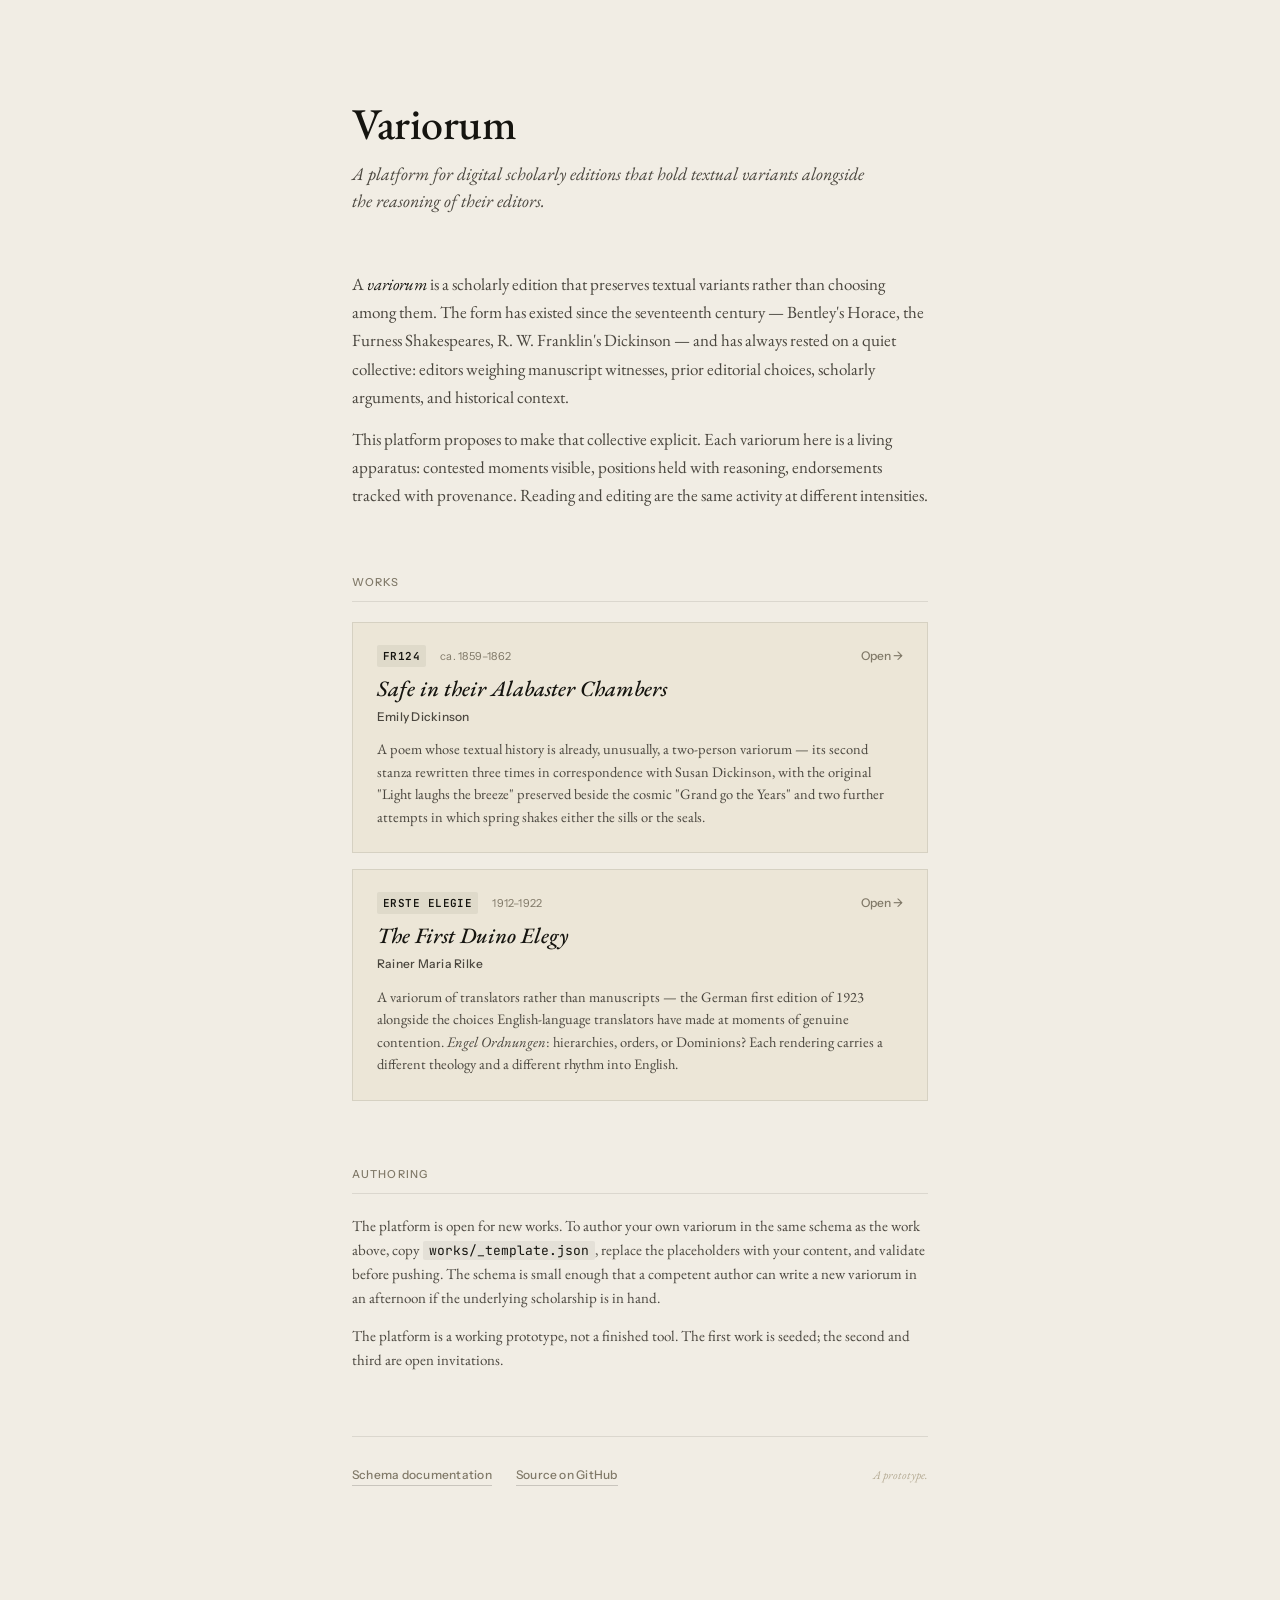
==== commit 2b1008c6: "Add files via upload" ====
--- a/index.html
+++ b/index.html
@@ -263,6 +263,17 @@
             <div class="work-author">Emily Dickinson</div>
             <div class="work-description">A poem whose textual history is already, unusually, a two-person variorum — its second stanza rewritten three times in correspondence with Susan Dickinson, with the original "Light laughs the breeze" preserved beside the cosmic "Grand go the Years" and two further attempts in which spring shakes either the sills or the seals.</div>
         </a>
+
+        <a class="work-card" href="viewer.html?work=rilke-elegie-1">
+            <div class="work-card-header">
+                <span class="work-id">Erste Elegie</span>
+                <span class="work-meta">1912–1922</span>
+                <span class="work-arrow">Open →</span>
+            </div>
+            <div class="work-title">The First Duino Elegy</div>
+            <div class="work-author">Rainer Maria Rilke</div>
+            <div class="work-description">A variorum of translators rather than manuscripts — the German first edition of 1923 alongside the choices English-language translators have made at moments of genuine contention. <em>Engel Ordnungen</em>: hierarchies, orders, or Dominions? Each rendering carries a different theology and a different rhythm into English.</div>
+        </a>
     </section>
 
     <section class="authoring">
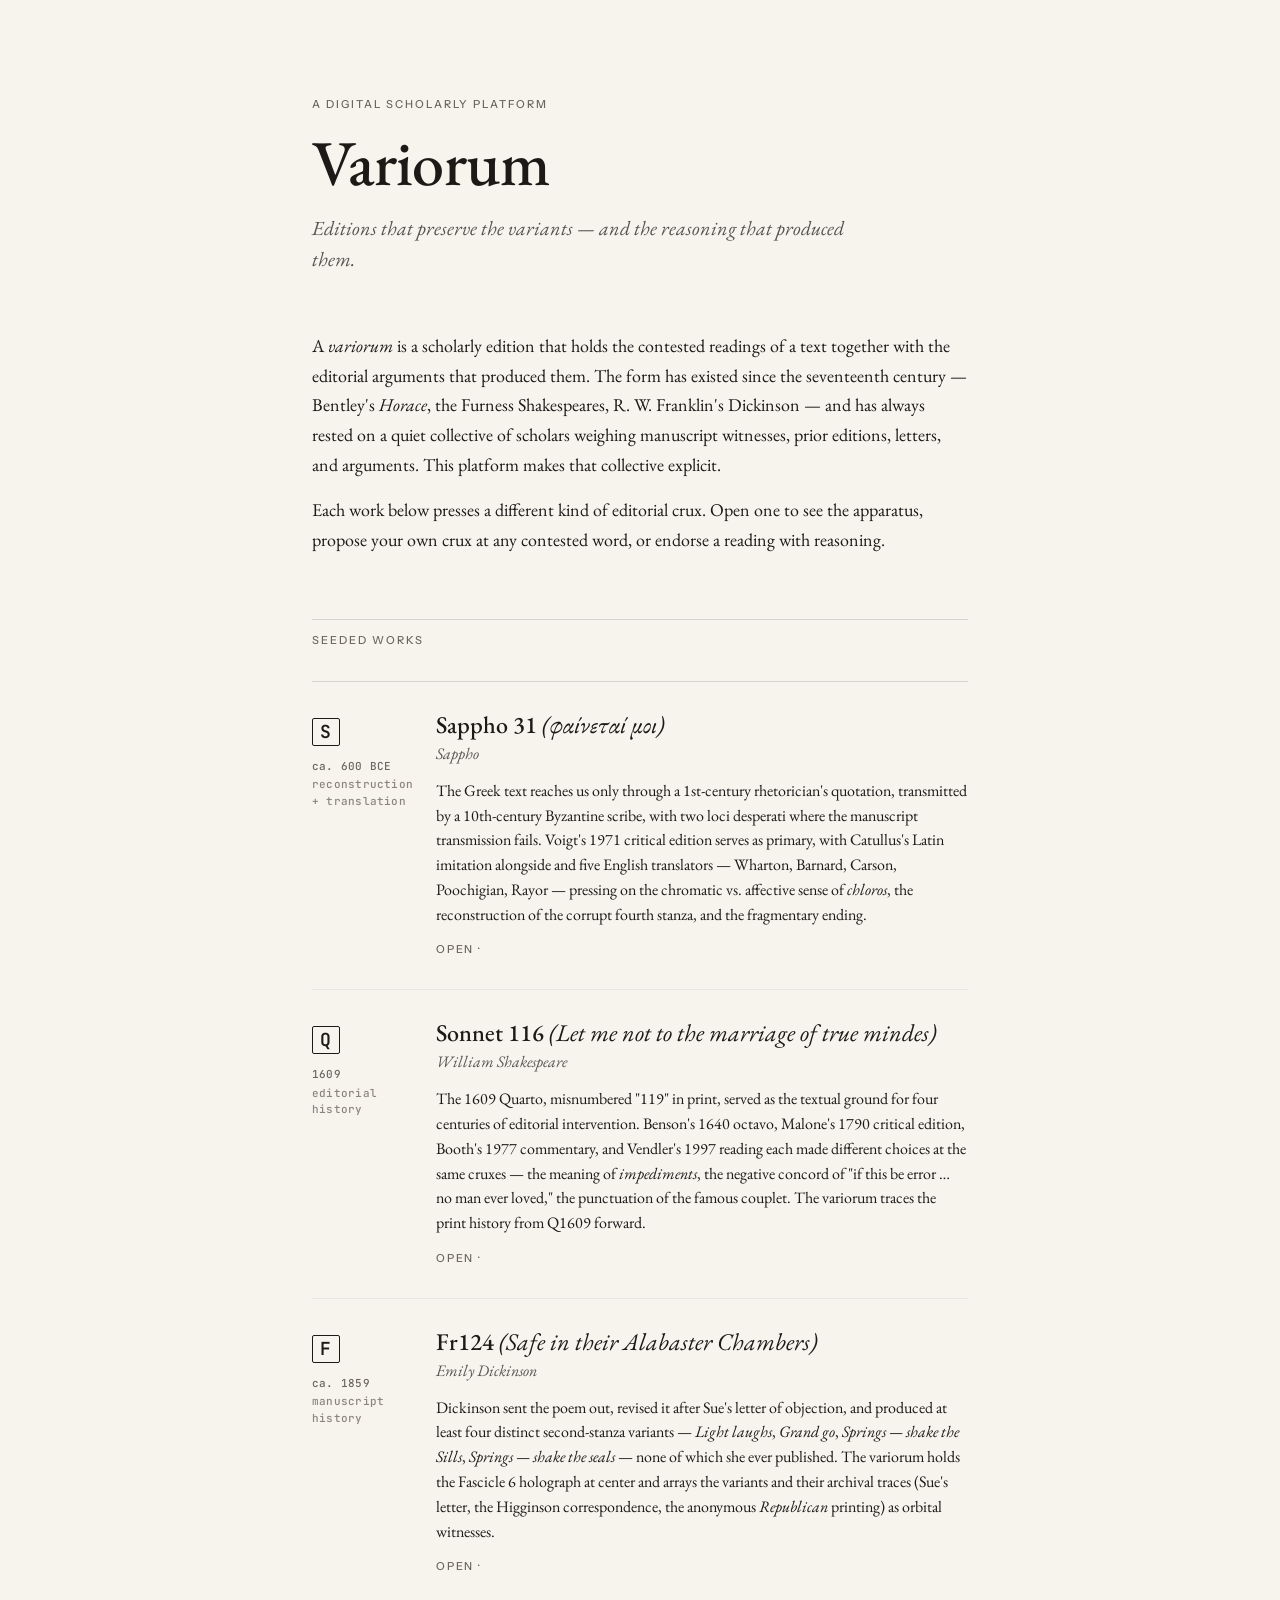
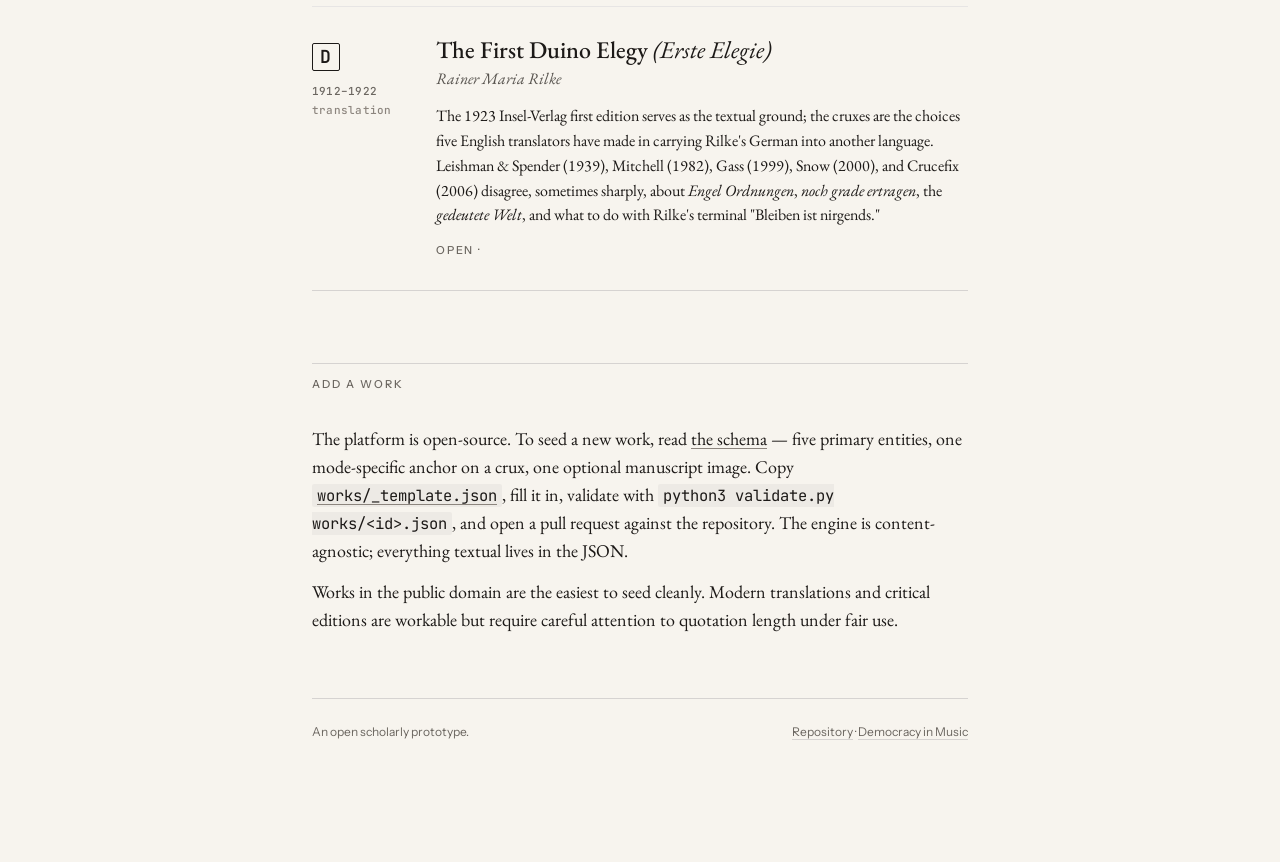
==== commit fbd4c5cb: "Add files via upload" ====
--- a/index.html
+++ b/index.html
@@ -1,293 +1,356 @@
 <!DOCTYPE html>
 <html lang="en">
 <head>
-<meta charset="UTF-8">
-<meta name="viewport" content="width=device-width, initial-scale=1.0">
-<title>Variorum</title>
-<meta name="description" content="A platform for digital scholarly editions that preserve textual variants alongside the reasoning of their editors.">
-<link rel="preconnect" href="https://fonts.googleapis.com">
-<link rel="preconnect" href="https://fonts.gstatic.com" crossorigin>
-<link href="https://fonts.googleapis.com/css2?family=EB+Garamond:ital,wght@0,400;0,500;0,600;1,400;1,500&family=Instrument+Sans:wght@400;500;600;700&family=JetBrains+Mono:wght@400;500;600&display=swap" rel="stylesheet">
-<style>
-    :root {
-        --paper:       #F1EDE4;
-        --paper-warm:  #ECE6D7;
-        --paper-deep:  #E4DEC9;
-        --ink:         #15140F;
-        --ink-mid:     #4A463E;
-        --ink-soft:    #807968;
-        --ink-faint:   #B6AC95;
-        --rule:        rgba(21,20,15,0.18);
-        --rule-soft:   rgba(21,20,15,0.10);
-        --accent:      #6E1E1E;
-        --accent-soft: rgba(110,30,30,0.10);
-        --accent-mid:  rgba(110,30,30,0.45);
-        --mono:        'JetBrains Mono', 'SF Mono', 'Menlo', monospace;
-        --sans:        'Instrument Sans', system-ui, sans-serif;
-        --serif:       'EB Garamond', Georgia, serif;
-    }
-    * { box-sizing: border-box; margin: 0; padding: 0; }
-    html, body {
-        background: var(--paper);
-        color: var(--ink);
-        font-family: var(--serif);
-        font-size: 17px;
-        line-height: 1.65;
-        -webkit-font-smoothing: antialiased;
-        text-rendering: optimizeLegibility;
-    }
-
-    main {
-        max-width: 640px;
-        margin: 0 auto;
-        padding: 100px 32px 120px;
-    }
-
-    /* ============== HEADER ============== */
-    .site-header {
-        margin-bottom: 56px;
-    }
-    .site-title {
-        font-family: var(--serif);
-        font-size: 44px;
-        font-weight: 500;
-        letter-spacing: -0.01em;
-        line-height: 1.1;
-        color: var(--ink);
-        margin-bottom: 12px;
-    }
-    .site-tagline {
-        font-family: var(--serif);
-        font-style: italic;
-        font-size: 18px;
-        color: var(--ink-mid);
-        line-height: 1.5;
-        max-width: 520px;
-    }
-
-    /* ============== INTRO ============== */
-    .intro {
-        margin-bottom: 64px;
-    }
-    .intro p {
-        margin-bottom: 14px;
-        color: var(--ink-mid);
-    }
-    .intro p:last-child { margin-bottom: 0; }
-    .intro em { color: var(--ink); font-style: italic; }
-
-    /* ============== SECTION LABEL ============== */
-    .section-label {
-        font-family: var(--sans);
-        font-size: 11px;
-        font-weight: 500;
-        text-transform: uppercase;
-        letter-spacing: 0.10em;
-        color: var(--ink-soft);
-        margin-bottom: 20px;
-        padding-bottom: 10px;
-        border-bottom: 1px solid var(--rule-soft);
-    }
-
-    /* ============== WORKS ============== */
-    .works {
-        margin-bottom: 64px;
-    }
-    .work-card {
-        display: block;
-        text-decoration: none;
-        color: inherit;
-        padding: 22px 24px 24px;
-        background: var(--paper-warm);
-        border: 1px solid var(--rule-soft);
-        margin-bottom: 16px;
-        transition: border-color 0.2s, box-shadow 0.2s, transform 0.2s;
-        position: relative;
-    }
-    .work-card:hover {
-        border-color: var(--accent-mid);
-        box-shadow: 0 4px 14px rgba(21,20,15,0.08);
-        transform: translateY(-1px);
-    }
-    .work-card:last-child { margin-bottom: 0; }
-
-    .work-card-header {
-        display: flex;
-        align-items: baseline;
-        gap: 14px;
-        margin-bottom: 8px;
-        flex-wrap: wrap;
-    }
-    .work-id {
-        font-family: var(--mono);
-        font-size: 11px;
-        font-weight: 600;
-        letter-spacing: 0.04em;
-        text-transform: uppercase;
-        color: var(--ink);
-        padding: 2px 6px;
-        background: rgba(21,20,15,0.06);
-        border-radius: 2px;
-    }
-    .work-meta {
-        font-family: var(--sans);
-        font-size: 11px;
-        font-weight: 400;
-        letter-spacing: 0.02em;
-        color: var(--ink-soft);
-    }
-    .work-arrow {
-        margin-left: auto;
-        font-family: var(--sans);
-        font-size: 12px;
-        font-weight: 500;
-        color: var(--ink-soft);
-        transition: color 0.2s, transform 0.2s;
-    }
-    .work-card:hover .work-arrow {
-        color: var(--accent);
-        transform: translateX(3px);
-    }
-    .work-title {
-        font-family: var(--serif);
-        font-size: 22px;
-        font-weight: 500;
-        font-style: italic;
-        color: var(--ink);
-        line-height: 1.25;
-        margin-bottom: 4px;
-    }
-    .work-author {
-        font-family: var(--sans);
-        font-size: 12px;
-        font-weight: 500;
-        letter-spacing: 0.02em;
-        color: var(--ink-mid);
-        margin-bottom: 12px;
-    }
-    .work-description {
-        font-family: var(--serif);
-        font-size: 14.5px;
-        color: var(--ink-mid);
-        line-height: 1.55;
-    }
-
-    /* ============== AUTHORING ============== */
-    .authoring {
-        margin-bottom: 64px;
-    }
-    .authoring p {
-        font-family: var(--serif);
-        font-size: 15px;
-        color: var(--ink-mid);
-        line-height: 1.6;
-        margin-bottom: 14px;
-    }
-    .authoring p:last-child { margin-bottom: 0; }
-    .authoring code {
-        font-family: var(--mono);
-        font-size: 13px;
-        padding: 1px 6px;
-        background: rgba(21,20,15,0.06);
-        border-radius: 2px;
-        color: var(--ink);
-    }
-
-    /* ============== FOOTER ============== */
-    footer {
-        padding-top: 28px;
-        border-top: 1px solid var(--rule-soft);
-        display: flex;
-        flex-wrap: wrap;
-        gap: 24px;
-        align-items: baseline;
-    }
-    footer a {
-        font-family: var(--sans);
-        font-size: 12px;
-        font-weight: 500;
-        letter-spacing: 0.02em;
-        color: var(--ink-soft);
-        text-decoration: none;
-        border-bottom: 1px solid var(--rule);
-        padding-bottom: 1px;
-        transition: color 0.15s, border-color 0.15s;
-    }
-    footer a:hover {
-        color: var(--accent);
-        border-bottom-color: var(--accent);
-    }
-    footer .footer-note {
-        margin-left: auto;
-        font-family: var(--serif);
-        font-style: italic;
-        font-size: 12px;
-        color: var(--ink-faint);
-    }
-
-    /* ============== MOBILE ============== */
-    @media (max-width: 600px) {
-        main { padding: 64px 24px 80px; }
-        .site-title { font-size: 36px; }
-        .site-tagline { font-size: 16px; }
-        .work-card { padding: 18px 20px 20px; }
-        .work-title { font-size: 19px; }
-        footer { flex-direction: column; gap: 12px; }
-        footer .footer-note { margin-left: 0; }
-    }
-</style>
+    <meta charset="UTF-8">
+    <meta name="viewport" content="width=device-width, initial-scale=1.0">
+    <title>Variorum</title>
+
+    <link rel="icon" type="image/svg+xml" href="data:image/svg+xml,%3Csvg xmlns='http://www.w3.org/2000/svg' viewBox='0 0 32 32'%3E%3Crect width='32' height='32' rx='5' fill='%23F7F4EE'/%3E%3Ctext x='16' y='22' font-family='JetBrains Mono,monospace' font-size='18' font-weight='700' text-anchor='middle' fill='%231C1917'%3EV%3C/text%3E%3C/svg%3E">
+
+    <meta property="og:title" content="Variorum">
+    <meta property="og:description" content="Scholarly editions that preserve the variants alongside the reasoning of their editors.">
+    <meta name="twitter:card" content="summary">
+
+    <link rel="preconnect" href="https://fonts.googleapis.com">
+    <link rel="preconnect" href="https://fonts.gstatic.com" crossorigin>
+    <link href="https://fonts.googleapis.com/css2?family=EB+Garamond:ital,wght@0,400;0,500;0,600;1,400&family=Instrument+Sans:wght@400;500;600&family=JetBrains+Mono:wght@400;500;600&display=swap" rel="stylesheet">
+
+    <style>
+        *, *::before, *::after { margin: 0; padding: 0; box-sizing: border-box; }
+
+        :root {
+            --bg: #F7F4EE;
+            --ink: #1C1917;
+            --mid: #57534E;
+            --light: #6B6660;
+            --dim: #8C857E;
+            --rule: #D6D3D1;
+            --rule-light: #E7E5E4;
+        }
+
+        html, body {
+            background: var(--bg);
+            color: var(--ink);
+            font-family: 'EB Garamond', Georgia, serif;
+            font-size: 18px;
+            line-height: 1.55;
+            -webkit-font-smoothing: antialiased;
+            -moz-osx-font-smoothing: grayscale;
+        }
+
+        .page {
+            max-width: 720px;
+            margin: 0 auto;
+            padding: 96px 32px 120px;
+        }
+
+        @media (max-width: 640px) {
+            .page { padding: 56px 22px 80px; }
+        }
+
+        /* ===== Header ===== */
+        .masthead {
+            margin-bottom: 56px;
+        }
+        .masthead .eyebrow {
+            font-family: 'Instrument Sans', sans-serif;
+            font-size: 11px;
+            font-weight: 500;
+            letter-spacing: 0.18em;
+            text-transform: uppercase;
+            color: var(--light);
+            margin-bottom: 18px;
+        }
+        .masthead h1 {
+            font-family: 'EB Garamond', Georgia, serif;
+            font-weight: 500;
+            font-size: 64px;
+            line-height: 1;
+            letter-spacing: -0.01em;
+            margin-bottom: 18px;
+        }
+        .masthead .tagline {
+            font-style: italic;
+            font-size: 20px;
+            color: var(--mid);
+            max-width: 540px;
+        }
+
+        @media (max-width: 640px) {
+            .masthead h1 { font-size: 48px; }
+            .masthead .tagline { font-size: 18px; }
+        }
+
+        /* ===== Intro ===== */
+        .intro {
+            margin-bottom: 64px;
+            font-size: 18px;
+            line-height: 1.65;
+            color: var(--ink);
+        }
+        .intro p + p {
+            margin-top: 16px;
+        }
+        .intro em {
+            font-style: italic;
+        }
+
+        /* ===== Section labels ===== */
+        .section-label {
+            font-family: 'Instrument Sans', sans-serif;
+            font-size: 11px;
+            font-weight: 500;
+            letter-spacing: 0.18em;
+            text-transform: uppercase;
+            color: var(--light);
+            border-top: 1px solid var(--rule);
+            padding-top: 12px;
+            margin-bottom: 32px;
+        }
+
+        /* ===== Works listing ===== */
+        .works {
+            margin-bottom: 72px;
+        }
+        .work {
+            display: grid;
+            grid-template-columns: 96px 1fr;
+            gap: 28px;
+            padding: 28px 0;
+            border-bottom: 1px solid var(--rule-light);
+            text-decoration: none;
+            color: inherit;
+            transition: background 0.2s ease;
+        }
+        .work:hover {
+            background: rgba(0,0,0,0.015);
+        }
+        .work:last-child {
+            border-bottom: 1px solid var(--rule);
+        }
+        .work:first-of-type {
+            border-top: 1px solid var(--rule);
+        }
+
+        .work-meta {
+            font-family: 'JetBrains Mono', monospace;
+            font-size: 11px;
+            font-weight: 500;
+            line-height: 1.5;
+            color: var(--light);
+            letter-spacing: 0.02em;
+            padding-top: 8px;
+        }
+        .work-meta .sigla {
+            display: inline-block;
+            font-size: 18px;
+            font-weight: 600;
+            color: var(--ink);
+            border: 1px solid var(--ink);
+            border-radius: 2px;
+            width: 28px;
+            height: 28px;
+            line-height: 26px;
+            text-align: center;
+            margin-bottom: 10px;
+        }
+        .work-meta .date {
+            display: block;
+            margin-top: 2px;
+        }
+        .work-meta .kind {
+            display: block;
+            color: var(--dim);
+            margin-top: 2px;
+        }
+
+        .work-body h2 {
+            font-family: 'EB Garamond', Georgia, serif;
+            font-weight: 500;
+            font-size: 24px;
+            line-height: 1.25;
+            color: var(--ink);
+            margin-bottom: 2px;
+        }
+        .work-body .author {
+            font-family: 'EB Garamond', Georgia, serif;
+            font-size: 16px;
+            font-style: italic;
+            color: var(--mid);
+            margin-bottom: 12px;
+        }
+        .work-body .description {
+            font-size: 16px;
+            line-height: 1.55;
+            color: var(--ink);
+        }
+        .work-body .open {
+            font-family: 'Instrument Sans', sans-serif;
+            font-size: 11px;
+            font-weight: 500;
+            letter-spacing: 0.16em;
+            text-transform: uppercase;
+            color: var(--light);
+            margin-top: 14px;
+            display: inline-block;
+        }
+        .work:hover .open {
+            color: var(--ink);
+        }
+        .work:hover .open::after {
+            content: " →";
+        }
+        .work .open::after {
+            content: " ·";
+        }
+
+        @media (max-width: 640px) {
+            .work {
+                grid-template-columns: 76px 1fr;
+                gap: 18px;
+                padding: 24px 0;
+            }
+            .work-body h2 { font-size: 22px; }
+        }
+
+        /* ===== Contribute ===== */
+        .contribute {
+            margin-bottom: 64px;
+        }
+        .contribute p {
+            margin-bottom: 14px;
+        }
+        .contribute a {
+            color: var(--ink);
+            text-decoration: underline;
+            text-decoration-color: var(--dim);
+            text-underline-offset: 3px;
+            text-decoration-thickness: 1px;
+            transition: text-decoration-color 0.15s ease;
+        }
+        .contribute a:hover {
+            text-decoration-color: var(--ink);
+        }
+        .contribute code {
+            font-family: 'JetBrains Mono', monospace;
+            font-size: 0.86em;
+            background: rgba(0,0,0,0.04);
+            padding: 1px 5px;
+            border-radius: 2px;
+        }
+
+        /* ===== Footer ===== */
+        .footer {
+            border-top: 1px solid var(--rule);
+            padding-top: 24px;
+            font-family: 'Instrument Sans', sans-serif;
+            font-size: 12px;
+            color: var(--light);
+            display: flex;
+            justify-content: space-between;
+            flex-wrap: wrap;
+            gap: 12px;
+        }
+        .footer a {
+            color: inherit;
+            text-decoration: none;
+            border-bottom: 1px solid var(--rule);
+        }
+        .footer a:hover {
+            border-bottom-color: var(--ink);
+            color: var(--ink);
+        }
+    </style>
 </head>
 <body>
-<main>
-
-    <header class="site-header">
-        <h1 class="site-title">Variorum</h1>
-        <p class="site-tagline">A platform for digital scholarly editions that hold textual variants alongside the reasoning of their editors.</p>
+
+<main class="page">
+
+    <header class="masthead">
+        <div class="eyebrow">A digital scholarly platform</div>
+        <h1>Variorum</h1>
+        <p class="tagline">Editions that preserve the variants — and the reasoning that produced them.</p>
     </header>
 
     <section class="intro">
-        <p>A <em>variorum</em> is a scholarly edition that preserves textual variants rather than choosing among them. The form has existed since the seventeenth century — Bentley's Horace, the Furness Shakespeares, R. W. Franklin's Dickinson — and has always rested on a quiet collective: editors weighing manuscript witnesses, prior editorial choices, scholarly arguments, and historical context.</p>
-        <p>This platform proposes to make that collective explicit. Each variorum here is a living apparatus: contested moments visible, positions held with reasoning, endorsements tracked with provenance. Reading and editing are the same activity at different intensities.</p>
+        <p>A <em>variorum</em> is a scholarly edition that holds the contested readings of a text together with the editorial arguments that produced them. The form has existed since the seventeenth century — Bentley's <em>Horace</em>, the Furness Shakespeares, R. W. Franklin's Dickinson — and has always rested on a quiet collective of scholars weighing manuscript witnesses, prior editions, letters, and arguments. This platform makes that collective explicit.</p>
+        <p>Each work below presses a different kind of editorial crux. Open one to see the apparatus, propose your own crux at any contested word, or endorse a reading with reasoning.</p>
     </section>
 
     <section class="works">
-        <div class="section-label">Works</div>
-
-        <a class="work-card" href="viewer.html?work=fr124">
-            <div class="work-card-header">
-                <span class="work-id">Fr124</span>
-                <span class="work-meta">ca. 1859–1862</span>
-                <span class="work-arrow">Open →</span>
-            </div>
-            <div class="work-title">Safe in their Alabaster Chambers</div>
-            <div class="work-author">Emily Dickinson</div>
-            <div class="work-description">A poem whose textual history is already, unusually, a two-person variorum — its second stanza rewritten three times in correspondence with Susan Dickinson, with the original "Light laughs the breeze" preserved beside the cosmic "Grand go the Years" and two further attempts in which spring shakes either the sills or the seals.</div>
+
+        <div class="section-label">Seeded works</div>
+
+        <a class="work" href="viewer.html?work=sappho-31">
+            <div class="work-meta">
+                <span class="sigla">S</span>
+                <span class="date">ca. 600 BCE</span>
+                <span class="kind">reconstruction<br>+ translation</span>
+            </div>
+            <div class="work-body">
+                <h2>Sappho 31 <span style="font-style: italic; font-weight: 400;">(φαίνεταί μοι)</span></h2>
+                <div class="author">Sappho</div>
+                <p class="description">The Greek text reaches us only through a 1st-century rhetorician's quotation, transmitted by a 10th-century Byzantine scribe, with two loci desperati where the manuscript transmission fails. Voigt's 1971 critical edition serves as primary, with Catullus's Latin imitation alongside and five English translators — Wharton, Barnard, Carson, Poochigian, Rayor — pressing on the chromatic vs. affective sense of <em>chloros</em>, the reconstruction of the corrupt fourth stanza, and the fragmentary ending.</p>
+                <span class="open">Open</span>
+            </div>
         </a>
 
-        <a class="work-card" href="viewer.html?work=rilke-elegie-1">
-            <div class="work-card-header">
-                <span class="work-id">Erste Elegie</span>
-                <span class="work-meta">1912–1922</span>
-                <span class="work-arrow">Open →</span>
-            </div>
-            <div class="work-title">The First Duino Elegy</div>
-            <div class="work-author">Rainer Maria Rilke</div>
-            <div class="work-description">A variorum of translators rather than manuscripts — the German first edition of 1923 alongside the choices English-language translators have made at moments of genuine contention. <em>Engel Ordnungen</em>: hierarchies, orders, or Dominions? Each rendering carries a different theology and a different rhythm into English.</div>
+        <a class="work" href="viewer.html?work=sonnet-116">
+            <div class="work-meta">
+                <span class="sigla">Q</span>
+                <span class="date">1609</span>
+                <span class="kind">editorial<br>history</span>
+            </div>
+            <div class="work-body">
+                <h2>Sonnet 116 <span style="font-style: italic; font-weight: 400;">(Let me not to the marriage of true mindes)</span></h2>
+                <div class="author">William Shakespeare</div>
+                <p class="description">The 1609 Quarto, misnumbered "119" in print, served as the textual ground for four centuries of editorial intervention. Benson's 1640 octavo, Malone's 1790 critical edition, Booth's 1977 commentary, and Vendler's 1997 reading each made different choices at the same cruxes — the meaning of <em>impediments</em>, the negative concord of "if this be error … no man ever loved," the punctuation of the famous couplet. The variorum traces the print history from Q1609 forward.</p>
+                <span class="open">Open</span>
+            </div>
         </a>
+
+        <a class="work" href="viewer.html?work=fr124">
+            <div class="work-meta">
+                <span class="sigla">F</span>
+                <span class="date">ca. 1859</span>
+                <span class="kind">manuscript<br>history</span>
+            </div>
+            <div class="work-body">
+                <h2>Fr124 <span style="font-style: italic; font-weight: 400;">(Safe in their Alabaster Chambers)</span></h2>
+                <div class="author">Emily Dickinson</div>
+                <p class="description">Dickinson sent the poem out, revised it after Sue's letter of objection, and produced at least four distinct second-stanza variants — <em>Light laughs</em>, <em>Grand go</em>, <em>Springs — shake the Sills</em>, <em>Springs — shake the seals</em> — none of which she ever published. The variorum holds the Fascicle 6 holograph at center and arrays the variants and their archival traces (Sue's letter, the Higginson correspondence, the anonymous <em>Republican</em> printing) as orbital witnesses.</p>
+                <span class="open">Open</span>
+            </div>
+        </a>
+
+        <a class="work" href="viewer.html?work=rilke-elegie-1">
+            <div class="work-meta">
+                <span class="sigla">D</span>
+                <span class="date">1912–1922</span>
+                <span class="kind">translation</span>
+            </div>
+            <div class="work-body">
+                <h2>The First Duino Elegy <span style="font-style: italic; font-weight: 400;">(Erste Elegie)</span></h2>
+                <div class="author">Rainer Maria Rilke</div>
+                <p class="description">The 1923 Insel-Verlag first edition serves as the textual ground; the cruxes are the choices five English translators have made in carrying Rilke's German into another language. Leishman & Spender (1939), Mitchell (1982), Gass (1999), Snow (2000), and Crucefix (2006) disagree, sometimes sharply, about <em>Engel Ordnungen</em>, <em>noch grade ertragen</em>, the <em>gedeutete Welt</em>, and what to do with Rilke's terminal "Bleiben ist nirgends."</p>
+                <span class="open">Open</span>
+            </div>
+        </a>
+
     </section>
 
-    <section class="authoring">
-        <div class="section-label">Authoring</div>
-        <p>The platform is open for new works. To author your own variorum in the same schema as the work above, copy <code>works/_template.json</code>, replace the placeholders with your content, and validate before pushing. The schema is small enough that a competent author can write a new variorum in an afternoon if the underlying scholarship is in hand.</p>
-        <p>The platform is a working prototype, not a finished tool. The first work is seeded; the second and third are open invitations.</p>
+    <section class="contribute">
+        <div class="section-label">Add a work</div>
+        <p>The platform is open-source. To seed a new work, read <a href="schema.md">the schema</a> — five primary entities, one mode-specific anchor on a crux, one optional manuscript image. Copy <a href="works/_template.json"><code>works/_template.json</code></a>, fill it in, validate with <code>python3 validate.py works/&lt;id&gt;.json</code>, and open a pull request against the repository. The engine is content-agnostic; everything textual lives in the JSON.</p>
+        <p>Works in the public domain are the easiest to seed cleanly. Modern translations and critical editions are workable but require careful attention to quotation length under fair use.</p>
     </section>
 
-    <footer>
-        <a href="schema.md">Schema documentation</a>
-        <a href="https://github.com/SamuelVance-Law/variorum">Source on GitHub</a>
-        <div class="footer-note">A prototype.</div>
+    <footer class="footer">
+        <span>An open scholarly prototype.</span>
+        <span><a href="https://github.com/SamuelVance-Law/variorum">Repository</a> · <a href="https://democracyinmusic.com">Democracy in Music</a></span>
     </footer>
 
 </main>
+
 </body>
 </html>
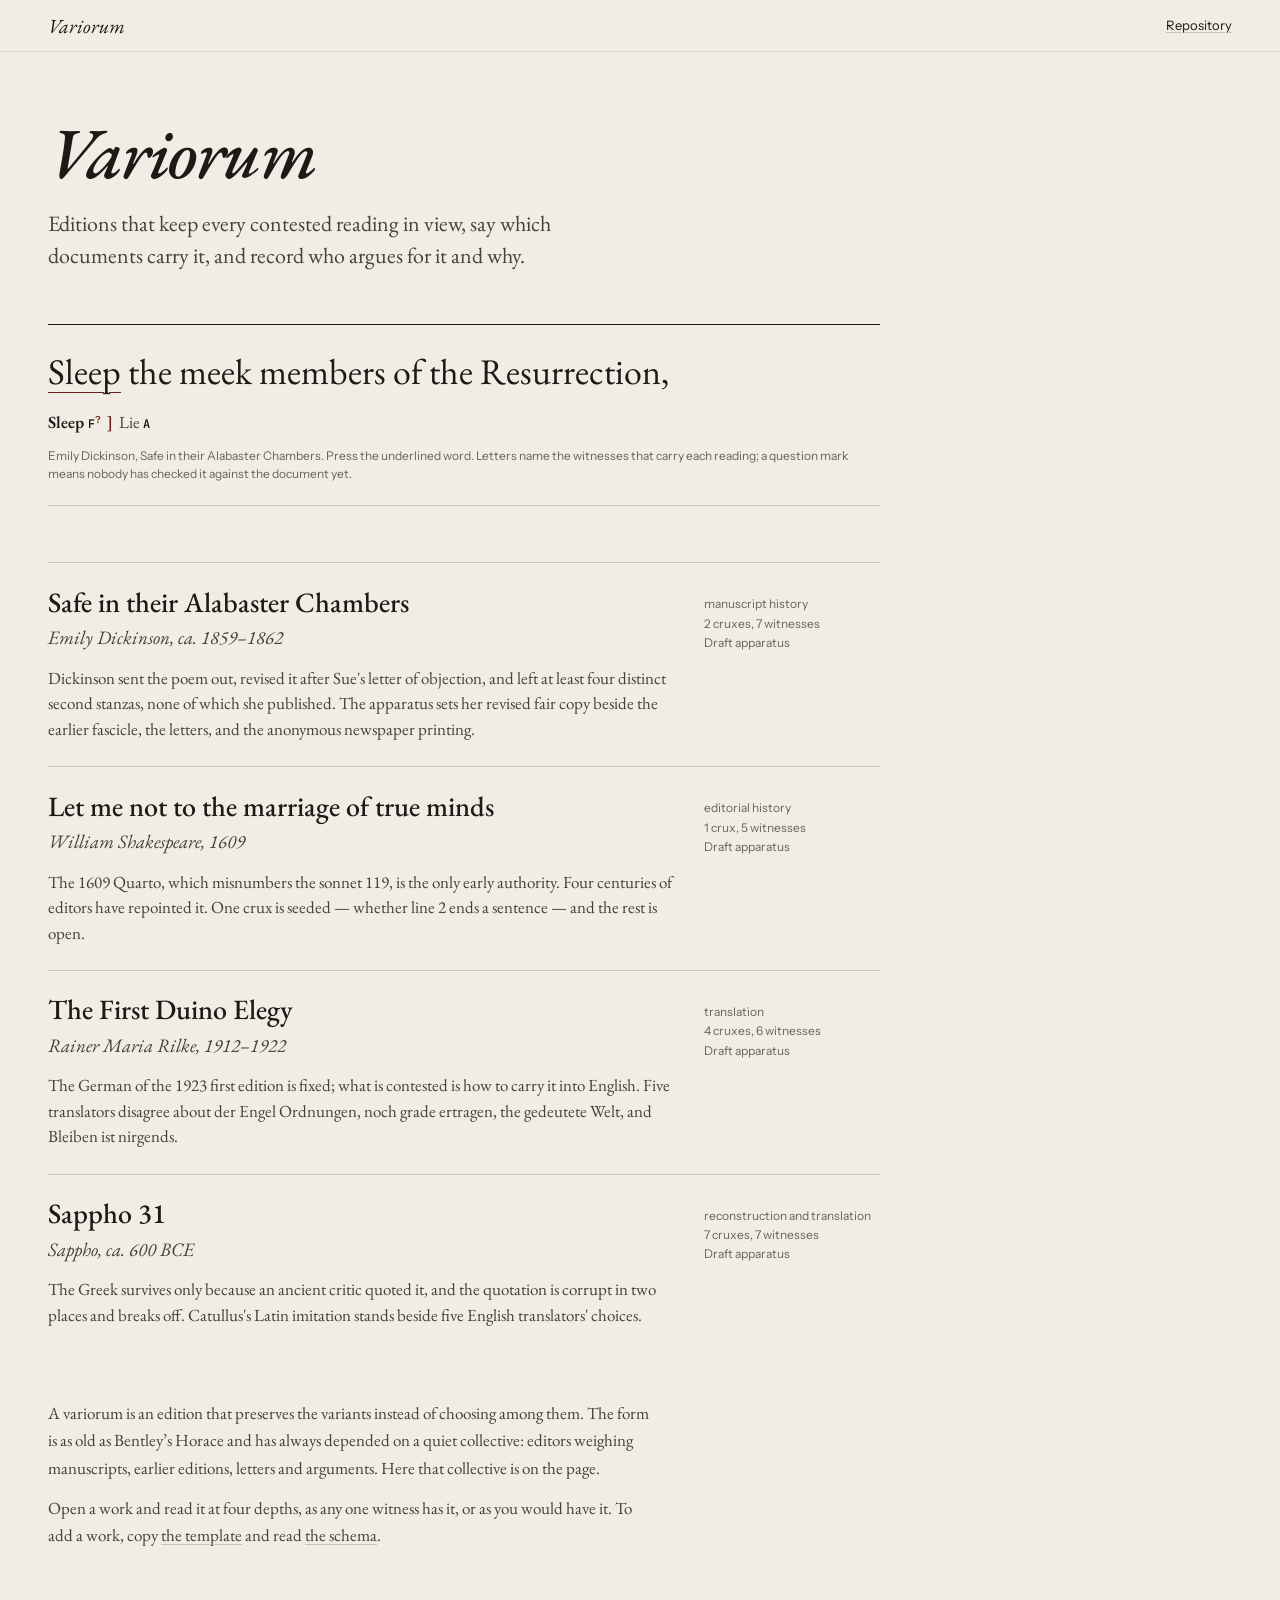
==== commit 46270d67: "Variorum v5: reading-first viewer, schema 2.0, provenance in the data Replaces the canvas viewer wit" ====
--- a/index.html
+++ b/index.html
@@ -1,356 +1,23 @@
 <!DOCTYPE html>
 <html lang="en">
 <head>
-    <meta charset="UTF-8">
-    <meta name="viewport" content="width=device-width, initial-scale=1.0">
-    <title>Variorum</title>
-
-    <link rel="icon" type="image/svg+xml" href="data:image/svg+xml,%3Csvg xmlns='http://www.w3.org/2000/svg' viewBox='0 0 32 32'%3E%3Crect width='32' height='32' rx='5' fill='%23F7F4EE'/%3E%3Ctext x='16' y='22' font-family='JetBrains Mono,monospace' font-size='18' font-weight='700' text-anchor='middle' fill='%231C1917'%3EV%3C/text%3E%3C/svg%3E">
-
-    <meta property="og:title" content="Variorum">
-    <meta property="og:description" content="Scholarly editions that preserve the variants alongside the reasoning of their editors.">
-    <meta name="twitter:card" content="summary">
-
-    <link rel="preconnect" href="https://fonts.googleapis.com">
-    <link rel="preconnect" href="https://fonts.gstatic.com" crossorigin>
-    <link href="https://fonts.googleapis.com/css2?family=EB+Garamond:ital,wght@0,400;0,500;0,600;1,400&family=Instrument+Sans:wght@400;500;600&family=JetBrains+Mono:wght@400;500;600&display=swap" rel="stylesheet">
-
-    <style>
-        *, *::before, *::after { margin: 0; padding: 0; box-sizing: border-box; }
-
-        :root {
-            --bg: #F7F4EE;
-            --ink: #1C1917;
-            --mid: #57534E;
-            --light: #6B6660;
-            --dim: #8C857E;
-            --rule: #D6D3D1;
-            --rule-light: #E7E5E4;
-        }
-
-        html, body {
-            background: var(--bg);
-            color: var(--ink);
-            font-family: 'EB Garamond', Georgia, serif;
-            font-size: 18px;
-            line-height: 1.55;
-            -webkit-font-smoothing: antialiased;
-            -moz-osx-font-smoothing: grayscale;
-        }
-
-        .page {
-            max-width: 720px;
-            margin: 0 auto;
-            padding: 96px 32px 120px;
-        }
-
-        @media (max-width: 640px) {
-            .page { padding: 56px 22px 80px; }
-        }
-
-        /* ===== Header ===== */
-        .masthead {
-            margin-bottom: 56px;
-        }
-        .masthead .eyebrow {
-            font-family: 'Instrument Sans', sans-serif;
-            font-size: 11px;
-            font-weight: 500;
-            letter-spacing: 0.18em;
-            text-transform: uppercase;
-            color: var(--light);
-            margin-bottom: 18px;
-        }
-        .masthead h1 {
-            font-family: 'EB Garamond', Georgia, serif;
-            font-weight: 500;
-            font-size: 64px;
-            line-height: 1;
-            letter-spacing: -0.01em;
-            margin-bottom: 18px;
-        }
-        .masthead .tagline {
-            font-style: italic;
-            font-size: 20px;
-            color: var(--mid);
-            max-width: 540px;
-        }
-
-        @media (max-width: 640px) {
-            .masthead h1 { font-size: 48px; }
-            .masthead .tagline { font-size: 18px; }
-        }
-
-        /* ===== Intro ===== */
-        .intro {
-            margin-bottom: 64px;
-            font-size: 18px;
-            line-height: 1.65;
-            color: var(--ink);
-        }
-        .intro p + p {
-            margin-top: 16px;
-        }
-        .intro em {
-            font-style: italic;
-        }
-
-        /* ===== Section labels ===== */
-        .section-label {
-            font-family: 'Instrument Sans', sans-serif;
-            font-size: 11px;
-            font-weight: 500;
-            letter-spacing: 0.18em;
-            text-transform: uppercase;
-            color: var(--light);
-            border-top: 1px solid var(--rule);
-            padding-top: 12px;
-            margin-bottom: 32px;
-        }
-
-        /* ===== Works listing ===== */
-        .works {
-            margin-bottom: 72px;
-        }
-        .work {
-            display: grid;
-            grid-template-columns: 96px 1fr;
-            gap: 28px;
-            padding: 28px 0;
-            border-bottom: 1px solid var(--rule-light);
-            text-decoration: none;
-            color: inherit;
-            transition: background 0.2s ease;
-        }
-        .work:hover {
-            background: rgba(0,0,0,0.015);
-        }
-        .work:last-child {
-            border-bottom: 1px solid var(--rule);
-        }
-        .work:first-of-type {
-            border-top: 1px solid var(--rule);
-        }
-
-        .work-meta {
-            font-family: 'JetBrains Mono', monospace;
-            font-size: 11px;
-            font-weight: 500;
-            line-height: 1.5;
-            color: var(--light);
-            letter-spacing: 0.02em;
-            padding-top: 8px;
-        }
-        .work-meta .sigla {
-            display: inline-block;
-            font-size: 18px;
-            font-weight: 600;
-            color: var(--ink);
-            border: 1px solid var(--ink);
-            border-radius: 2px;
-            width: 28px;
-            height: 28px;
-            line-height: 26px;
-            text-align: center;
-            margin-bottom: 10px;
-        }
-        .work-meta .date {
-            display: block;
-            margin-top: 2px;
-        }
-        .work-meta .kind {
-            display: block;
-            color: var(--dim);
-            margin-top: 2px;
-        }
-
-        .work-body h2 {
-            font-family: 'EB Garamond', Georgia, serif;
-            font-weight: 500;
-            font-size: 24px;
-            line-height: 1.25;
-            color: var(--ink);
-            margin-bottom: 2px;
-        }
-        .work-body .author {
-            font-family: 'EB Garamond', Georgia, serif;
-            font-size: 16px;
-            font-style: italic;
-            color: var(--mid);
-            margin-bottom: 12px;
-        }
-        .work-body .description {
-            font-size: 16px;
-            line-height: 1.55;
-            color: var(--ink);
-        }
-        .work-body .open {
-            font-family: 'Instrument Sans', sans-serif;
-            font-size: 11px;
-            font-weight: 500;
-            letter-spacing: 0.16em;
-            text-transform: uppercase;
-            color: var(--light);
-            margin-top: 14px;
-            display: inline-block;
-        }
-        .work:hover .open {
-            color: var(--ink);
-        }
-        .work:hover .open::after {
-            content: " →";
-        }
-        .work .open::after {
-            content: " ·";
-        }
-
-        @media (max-width: 640px) {
-            .work {
-                grid-template-columns: 76px 1fr;
-                gap: 18px;
-                padding: 24px 0;
-            }
-            .work-body h2 { font-size: 22px; }
-        }
-
-        /* ===== Contribute ===== */
-        .contribute {
-            margin-bottom: 64px;
-        }
-        .contribute p {
-            margin-bottom: 14px;
-        }
-        .contribute a {
-            color: var(--ink);
-            text-decoration: underline;
-            text-decoration-color: var(--dim);
-            text-underline-offset: 3px;
-            text-decoration-thickness: 1px;
-            transition: text-decoration-color 0.15s ease;
-        }
-        .contribute a:hover {
-            text-decoration-color: var(--ink);
-        }
-        .contribute code {
-            font-family: 'JetBrains Mono', monospace;
-            font-size: 0.86em;
-            background: rgba(0,0,0,0.04);
-            padding: 1px 5px;
-            border-radius: 2px;
-        }
-
-        /* ===== Footer ===== */
-        .footer {
-            border-top: 1px solid var(--rule);
-            padding-top: 24px;
-            font-family: 'Instrument Sans', sans-serif;
-            font-size: 12px;
-            color: var(--light);
-            display: flex;
-            justify-content: space-between;
-            flex-wrap: wrap;
-            gap: 12px;
-        }
-        .footer a {
-            color: inherit;
-            text-decoration: none;
-            border-bottom: 1px solid var(--rule);
-        }
-        .footer a:hover {
-            border-bottom-color: var(--ink);
-            color: var(--ink);
-        }
-    </style>
+<meta charset="UTF-8">
+<meta name="viewport" content="width=device-width, initial-scale=1">
+<title>Variorum</title>
+<meta name="description" content="Editions that keep every contested reading in view, say which documents carry it, and record who argues for it and why.">
+<meta property="og:title" content="Variorum">
+<meta property="og:description" content="Editions that keep every contested reading in view, say which documents carry it, and record who argues for it and why.">
+<link rel="icon" type="image/svg+xml" href="data:image/svg+xml,%3Csvg xmlns='http://www.w3.org/2000/svg' viewBox='0 0 32 32'%3E%3Crect width='32' height='32' fill='%23F1EDE4'/%3E%3Ctext x='16' y='24' font-family='Georgia,serif' font-style='italic' font-size='24' text-anchor='middle' fill='%236E1E1E'%3EV%3C/text%3E%3C/svg%3E">
+<link rel="stylesheet" href="engine/fonts/fonts.css">
+<link rel="stylesheet" href="engine/viewer.css">
 </head>
 <body>
-
-<main class="page">
-
-    <header class="masthead">
-        <div class="eyebrow">A digital scholarly platform</div>
-        <h1>Variorum</h1>
-        <p class="tagline">Editions that preserve the variants — and the reasoning that produced them.</p>
-    </header>
-
-    <section class="intro">
-        <p>A <em>variorum</em> is a scholarly edition that holds the contested readings of a text together with the editorial arguments that produced them. The form has existed since the seventeenth century — Bentley's <em>Horace</em>, the Furness Shakespeares, R. W. Franklin's Dickinson — and has always rested on a quiet collective of scholars weighing manuscript witnesses, prior editions, letters, and arguments. This platform makes that collective explicit.</p>
-        <p>Each work below presses a different kind of editorial crux. Open one to see the apparatus, propose your own crux at any contested word, or endorse a reading with reasoning.</p>
-    </section>
-
-    <section class="works">
-
-        <div class="section-label">Seeded works</div>
-
-        <a class="work" href="viewer.html?work=sappho-31">
-            <div class="work-meta">
-                <span class="sigla">S</span>
-                <span class="date">ca. 600 BCE</span>
-                <span class="kind">reconstruction<br>+ translation</span>
-            </div>
-            <div class="work-body">
-                <h2>Sappho 31 <span style="font-style: italic; font-weight: 400;">(φαίνεταί μοι)</span></h2>
-                <div class="author">Sappho</div>
-                <p class="description">The Greek text reaches us only through a 1st-century rhetorician's quotation, transmitted by a 10th-century Byzantine scribe, with two loci desperati where the manuscript transmission fails. Voigt's 1971 critical edition serves as primary, with Catullus's Latin imitation alongside and five English translators — Wharton, Barnard, Carson, Poochigian, Rayor — pressing on the chromatic vs. affective sense of <em>chloros</em>, the reconstruction of the corrupt fourth stanza, and the fragmentary ending.</p>
-                <span class="open">Open</span>
-            </div>
-        </a>
-
-        <a class="work" href="viewer.html?work=sonnet-116">
-            <div class="work-meta">
-                <span class="sigla">Q</span>
-                <span class="date">1609</span>
-                <span class="kind">editorial<br>history</span>
-            </div>
-            <div class="work-body">
-                <h2>Sonnet 116 <span style="font-style: italic; font-weight: 400;">(Let me not to the marriage of true mindes)</span></h2>
-                <div class="author">William Shakespeare</div>
-                <p class="description">The 1609 Quarto, misnumbered "119" in print, served as the textual ground for four centuries of editorial intervention. Benson's 1640 octavo, Malone's 1790 critical edition, Booth's 1977 commentary, and Vendler's 1997 reading each made different choices at the same cruxes — the meaning of <em>impediments</em>, the negative concord of "if this be error … no man ever loved," the punctuation of the famous couplet. The variorum traces the print history from Q1609 forward.</p>
-                <span class="open">Open</span>
-            </div>
-        </a>
-
-        <a class="work" href="viewer.html?work=fr124">
-            <div class="work-meta">
-                <span class="sigla">F</span>
-                <span class="date">ca. 1859</span>
-                <span class="kind">manuscript<br>history</span>
-            </div>
-            <div class="work-body">
-                <h2>Fr124 <span style="font-style: italic; font-weight: 400;">(Safe in their Alabaster Chambers)</span></h2>
-                <div class="author">Emily Dickinson</div>
-                <p class="description">Dickinson sent the poem out, revised it after Sue's letter of objection, and produced at least four distinct second-stanza variants — <em>Light laughs</em>, <em>Grand go</em>, <em>Springs — shake the Sills</em>, <em>Springs — shake the seals</em> — none of which she ever published. The variorum holds the Fascicle 6 holograph at center and arrays the variants and their archival traces (Sue's letter, the Higginson correspondence, the anonymous <em>Republican</em> printing) as orbital witnesses.</p>
-                <span class="open">Open</span>
-            </div>
-        </a>
-
-        <a class="work" href="viewer.html?work=rilke-elegie-1">
-            <div class="work-meta">
-                <span class="sigla">D</span>
-                <span class="date">1912–1922</span>
-                <span class="kind">translation</span>
-            </div>
-            <div class="work-body">
-                <h2>The First Duino Elegy <span style="font-style: italic; font-weight: 400;">(Erste Elegie)</span></h2>
-                <div class="author">Rainer Maria Rilke</div>
-                <p class="description">The 1923 Insel-Verlag first edition serves as the textual ground; the cruxes are the choices five English translators have made in carrying Rilke's German into another language. Leishman & Spender (1939), Mitchell (1982), Gass (1999), Snow (2000), and Crucefix (2006) disagree, sometimes sharply, about <em>Engel Ordnungen</em>, <em>noch grade ertragen</em>, the <em>gedeutete Welt</em>, and what to do with Rilke's terminal "Bleiben ist nirgends."</p>
-                <span class="open">Open</span>
-            </div>
-        </a>
-
-    </section>
-
-    <section class="contribute">
-        <div class="section-label">Add a work</div>
-        <p>The platform is open-source. To seed a new work, read <a href="schema.md">the schema</a> — five primary entities, one mode-specific anchor on a crux, one optional manuscript image. Copy <a href="works/_template.json"><code>works/_template.json</code></a>, fill it in, validate with <code>python3 validate.py works/&lt;id&gt;.json</code>, and open a pull request against the repository. The engine is content-agnostic; everything textual lives in the JSON.</p>
-        <p>Works in the public domain are the easiest to seed cleanly. Modern translations and critical editions are workable but require careful attention to quotation length under fair use.</p>
-    </section>
-
-    <footer class="footer">
-        <span>An open scholarly prototype.</span>
-        <span><a href="https://github.com/SamuelVance-Law/variorum">Repository</a> · <a href="https://democracyinmusic.com">Democracy in Music</a></span>
-    </footer>
-
-</main>
-
+<header class="bar" id="bar"></header>
+<main id="main"><noscript><p>Variorum needs JavaScript to open a work. The work files themselves are plain JSON in the <a href="works/">works</a> folder.</p></noscript></main>
+<aside class="panel" id="panel" hidden></aside>
+<div class="sr-only" id="live" aria-live="polite"></div>
+<script src="engine/validate.js"></script>
+<script src="engine/core.js"></script>
+<script src="engine/viewer.js"></script>
 </body>
 </html>
--- a/engine/fonts/fonts.css
+++ b/engine/fonts/fonts.css
@@ -0,0 +1,89 @@
+/* Self-hosted so that no reader's address is sent to a font CDN. All three families are under the SIL Open Font License. */
+@font-face {
+  font-family: 'EB Garamond Variable';
+  font-style: normal;
+  font-display: swap;
+  font-weight: 400 800;
+  src: url(./eb-garamond-greek-ext-wght-normal.woff2) format('woff2-variations');
+  unicode-range: U+1F00-1FFF;
+}
+@font-face {
+  font-family: 'EB Garamond Variable';
+  font-style: normal;
+  font-display: swap;
+  font-weight: 400 800;
+  src: url(./eb-garamond-greek-wght-normal.woff2) format('woff2-variations');
+  unicode-range: U+0370-0377,U+037A-037F,U+0384-038A,U+038C,U+038E-03A1,U+03A3-03FF;
+}
+@font-face {
+  font-family: 'EB Garamond Variable';
+  font-style: normal;
+  font-display: swap;
+  font-weight: 400 800;
+  src: url(./eb-garamond-latin-ext-wght-normal.woff2) format('woff2-variations');
+  unicode-range: U+0100-02BA,U+02BD-02C5,U+02C7-02CC,U+02CE-02D7,U+02DD-02FF,U+0304,U+0308,U+0329,U+1D00-1DBF,U+1E00-1E9F,U+1EF2-1EFF,U+2020,U+20A0-20AB,U+20AD-20C0,U+2113,U+2C60-2C7F,U+A720-A7FF;
+}
+@font-face {
+  font-family: 'EB Garamond Variable';
+  font-style: normal;
+  font-display: swap;
+  font-weight: 400 800;
+  src: url(./eb-garamond-latin-wght-normal.woff2) format('woff2-variations');
+  unicode-range: U+0000-00FF,U+0131,U+0152-0153,U+02BB-02BC,U+02C6,U+02DA,U+02DC,U+0304,U+0308,U+0329,U+2000-206F,U+20AC,U+2122,U+2191,U+2193,U+2212,U+2215,U+FEFF,U+FFFD;
+}
+@font-face {
+  font-family: 'EB Garamond Variable';
+  font-style: italic;
+  font-display: swap;
+  font-weight: 400 800;
+  src: url(./eb-garamond-greek-ext-wght-italic.woff2) format('woff2-variations');
+  unicode-range: U+1F00-1FFF;
+}
+@font-face {
+  font-family: 'EB Garamond Variable';
+  font-style: italic;
+  font-display: swap;
+  font-weight: 400 800;
+  src: url(./eb-garamond-greek-wght-italic.woff2) format('woff2-variations');
+  unicode-range: U+0370-0377,U+037A-037F,U+0384-038A,U+038C,U+038E-03A1,U+03A3-03FF;
+}
+@font-face {
+  font-family: 'EB Garamond Variable';
+  font-style: italic;
+  font-display: swap;
+  font-weight: 400 800;
+  src: url(./eb-garamond-latin-ext-wght-italic.woff2) format('woff2-variations');
+  unicode-range: U+0100-02BA,U+02BD-02C5,U+02C7-02CC,U+02CE-02D7,U+02DD-02FF,U+0304,U+0308,U+0329,U+1D00-1DBF,U+1E00-1E9F,U+1EF2-1EFF,U+2020,U+20A0-20AB,U+20AD-20C0,U+2113,U+2C60-2C7F,U+A720-A7FF;
+}
+@font-face {
+  font-family: 'EB Garamond Variable';
+  font-style: italic;
+  font-display: swap;
+  font-weight: 400 800;
+  src: url(./eb-garamond-latin-wght-italic.woff2) format('woff2-variations');
+  unicode-range: U+0000-00FF,U+0131,U+0152-0153,U+02BB-02BC,U+02C6,U+02DA,U+02DC,U+0304,U+0308,U+0329,U+2000-206F,U+20AC,U+2122,U+2191,U+2193,U+2212,U+2215,U+FEFF,U+FFFD;
+}
+@font-face {
+  font-family: 'Instrument Sans Variable';
+  font-style: normal;
+  font-display: swap;
+  font-weight: 400 700;
+  src: url(./instrument-sans-latin-ext-wght-normal.woff2) format('woff2-variations');
+  unicode-range: U+0100-02BA,U+02BD-02C5,U+02C7-02CC,U+02CE-02D7,U+02DD-02FF,U+0304,U+0308,U+0329,U+1D00-1DBF,U+1E00-1E9F,U+1EF2-1EFF,U+2020,U+20A0-20AB,U+20AD-20C0,U+2113,U+2C60-2C7F,U+A720-A7FF;
+}
+@font-face {
+  font-family: 'Instrument Sans Variable';
+  font-style: normal;
+  font-display: swap;
+  font-weight: 400 700;
+  src: url(./instrument-sans-latin-wght-normal.woff2) format('woff2-variations');
+  unicode-range: U+0000-00FF,U+0131,U+0152-0153,U+02BB-02BC,U+02C6,U+02DA,U+02DC,U+0304,U+0308,U+0329,U+2000-206F,U+20AC,U+2122,U+2191,U+2193,U+2212,U+2215,U+FEFF,U+FFFD;
+}
+@font-face {
+  font-family: 'JetBrains Mono Variable';
+  font-style: normal;
+  font-display: swap;
+  font-weight: 100 800;
+  src: url(./jetbrains-mono-latin-wght-normal.woff2) format('woff2-variations');
+  unicode-range: U+0000-00FF,U+0131,U+0152-0153,U+02BB-02BC,U+02C6,U+02DA,U+02DC,U+0304,U+0308,U+0329,U+2000-206F,U+20AC,U+2122,U+2191,U+2193,U+2212,U+2215,U+FEFF,U+FFFD;
+}
--- a/engine/viewer.css
+++ b/engine/viewer.css
@@ -0,0 +1,240 @@
+/* Variorum — viewer styles.
+   Sachlich: the text does the work, the chrome retreats.
+   Garamond for everything that is read, Instrument Sans for everything
+   that is operated, JetBrains Mono for sigla and line numbers only. */
+
+:root {
+    --paper: #F1EDE4;
+    --paper-warm: #EAE4D5;
+    --paper-deep: #E0D9C6;
+    --ink: #1C1917;
+    --ink-mid: #45413A;
+    --ink-soft: #6B6455;
+    --rule: rgba(28, 25, 23, .20);
+    --rule-soft: rgba(28, 25, 23, .10);
+    --accent: #6E1E1E;
+    --accent-wash: rgba(110, 30, 30, .09);
+    --serif: 'EB Garamond Variable', 'EB Garamond', Georgia, serif;
+    --sans: 'Instrument Sans Variable', 'Instrument Sans', system-ui, sans-serif;
+    --mono: 'JetBrains Mono Variable', 'JetBrains Mono', ui-monospace, Menlo, monospace;
+    --bar-h: 3.25rem;
+    --side: 25rem;
+}
+
+* { box-sizing: border-box; }
+html { background: var(--paper); color: var(--ink); -webkit-text-size-adjust: 100%; scroll-padding-top: calc(var(--bar-h) + 1rem); }
+body { margin: 0; font-family: var(--serif); font-size: 1.1875rem; line-height: 1.6; -webkit-font-smoothing: antialiased; text-rendering: optimizeLegibility; }
+h1, h2, h3, p, ul, ol, dl, dd, blockquote, figure { margin: 0; padding: 0; }
+ul, ol { list-style: none; }
+button, select, input, textarea { font: inherit; color: inherit; }
+a { color: inherit; text-decoration-color: var(--rule); text-underline-offset: .18em; }
+a:hover { text-decoration-color: var(--accent); color: var(--accent); }
+:focus-visible { outline: 2px solid var(--accent); outline-offset: 2px; border-radius: 1px; }
+.sr-only { position: absolute; width: 1px; height: 1px; overflow: hidden; clip-path: inset(50%); white-space: nowrap; }
+[hidden] { display: none !important; }
+
+/* ---------- controls: quiet text buttons ---------- */
+.btn { background: none; border: 0; padding: .3rem 0; font-family: var(--sans); font-size: .8125rem; font-weight: 500; color: var(--ink-mid); cursor: pointer; border-bottom: 1px solid var(--rule); }
+.btn:hover { color: var(--accent); border-bottom-color: var(--accent); }
+.btn.solid { background: var(--ink); color: var(--paper); border: 0; padding: .5rem 1rem; }
+.btn.solid:hover { background: var(--accent); color: var(--paper); }
+.btn.plain { border-bottom-color: transparent; }
+.tag { font-family: var(--sans); font-size: .6875rem; font-weight: 500; color: var(--ink-soft); border: 1px solid var(--rule); padding: 0 .4em; border-radius: 2px; white-space: nowrap; vertical-align: .1em; }
+.tag.warn { color: var(--accent); border-color: rgba(110, 30, 30, .4); }
+.sig { font-family: var(--mono); font-size: .7em; font-weight: 600; letter-spacing: .01em; color: var(--ink); }
+.sig sup, .q { font-family: var(--sans); font-size: .8em; font-weight: 600; color: var(--accent); line-height: 0; }
+button.sig { background: rgba(28, 25, 23, .07); border: 0; padding: .1em .45em; border-radius: 2px; cursor: pointer; font-size: .6875rem; }
+button.sig:hover { background: var(--accent-wash); color: var(--accent); }
+
+/* ---------- top bar ---------- */
+.bar { position: sticky; top: 0; z-index: 20; min-height: var(--bar-h); display: flex; flex-wrap: wrap; align-items: center; gap: .25rem 1.5rem; padding: .4rem clamp(1rem, 4vw, 3rem); background: var(--paper); border-bottom: 1px solid var(--rule-soft); font-family: var(--sans); font-size: .8125rem; }
+.bar .mark { font-family: var(--serif); font-size: 1.25rem; font-style: italic; text-decoration: none; margin-right: auto; }
+.depth { display: flex; gap: 1.1rem; }
+.depth button { background: none; border: 0; padding: .35rem 0; cursor: pointer; font-weight: 500; color: var(--ink-soft); border-bottom: 1px solid transparent; }
+.depth button:hover { color: var(--ink); }
+.depth button[aria-pressed="true"] { color: var(--ink); border-bottom-color: var(--ink); }
+.depth kbd { font-family: var(--mono); font-size: .625rem; color: var(--ink-soft); margin-left: .3em; }
+.bar label { display: inline-flex; align-items: center; gap: .45rem; color: var(--ink-soft); }
+.bar select { font-size: .8125rem; font-weight: 500; background: transparent; border: 0; border-bottom: 1px solid var(--rule); padding: .25rem 1.2rem .25rem 0; max-width: 15rem; cursor: pointer; }
+.bar input[type=checkbox] { accent-color: var(--ink); margin: 0; }
+
+/* ---------- page ---------- */
+main { padding: clamp(1.75rem, 5vw, 4rem) clamp(1rem, 4vw, 3rem) 6rem; max-width: 96rem; }
+.head h1 { font-weight: 500; font-size: clamp(2rem, 4.2vw, 3.1rem); line-height: 1.1; letter-spacing: -.01em; max-width: 22ch; }
+.head .byline { font-size: 1.25rem; font-style: italic; color: var(--ink-mid); margin-top: .5rem; }
+.status { margin-top: 1.1rem; font-family: var(--sans); font-size: .8125rem; color: var(--ink-mid); max-width: 44rem; line-height: 1.5; }
+.status .btn { margin-left: .5rem; }
+.text-label { font-family: var(--sans); font-size: .75rem; color: var(--ink-soft); margin-bottom: 1rem; line-height: 1.4; }
+
+/* The texts. Each stanza is a .row, so a parallel source stays level with
+   its reading; the margin apparatus is a column laid over the right. */
+.texts { position: relative; margin-top: 3rem; }
+.row { display: grid; grid-template-columns: minmax(0, 36rem); column-gap: 3rem; align-items: start; }
+.row > .src { display: none; }
+.texts.parallel .row > .src { display: block; }
+.texts > .margin { position: absolute; top: 0; bottom: 0; left: 39.5rem; width: var(--side); }
+.stanza { margin-bottom: 1.6rem; }
+.line { position: relative; padding-left: 2.25rem; text-indent: -1rem; margin-left: 1rem; }
+.line.indent { padding-left: 4.25rem; }
+.line .ln { position: absolute; left: -1rem; top: .42em; width: 1.6rem; text-indent: 0; text-align: right; font-family: var(--mono); font-size: .625rem; color: var(--ink-soft); user-select: none; line-height: 1.6; }
+.rd { font-size: 1.25rem; line-height: 1.7; }
+.src { font-size: 1.125rem; line-height: 1.7; color: var(--ink-mid); }
+.texts.parallel .src.stanza .line { line-height: 1.89; } /* same line box as the reading beside it */
+.src .line { padding-left: 1rem; }
+.src .line.indent { padding-left: 3rem; }
+.row > .text-label { font-size: .75rem; line-height: 1.4; color: var(--ink-soft); }
+
+/* A crux in the running text: a thin oxblood underline, nothing more. */
+.crux, .lemma { cursor: pointer; text-decoration: underline; text-decoration-color: var(--accent); text-decoration-thickness: 1px; text-underline-offset: .22em; border-radius: 2px; -webkit-box-decoration-break: clone; box-decoration-break: clone; }
+.lemma { text-decoration-style: dotted; text-decoration-thickness: 1.5px; color: var(--ink); }
+.crux.altered { color: var(--accent); }
+.crux.silent { text-decoration-style: dashed; color: var(--ink-soft); }
+.crux.local { text-decoration-style: double; }
+.crux.hot, .lemma.hot, .crux:hover, .lemma:hover, .note.hot, .stanza.is-crux.hot { background: var(--accent-wash); }
+.stanza.is-crux { border-left: 1px solid var(--accent); margin-left: -1rem; padding-left: calc(1rem - 1px); }
+.stanza-ctl { display: flex; flex-wrap: wrap; align-items: baseline; gap: .25rem .9rem; margin: .7rem 0 0 2.25rem; font-family: var(--sans); font-size: .8125rem; color: var(--ink-soft); text-indent: 0; }
+.stanza-ctl .which { color: var(--ink); font-weight: 500; }
+
+/* ---------- margin apparatus ---------- */
+.margin .note { position: absolute; left: 0; right: 0; }
+.note, .app-list .note { display: block; width: 100%; text-align: left; background: none; border: 0; border-top: 1px solid var(--rule); padding: .3rem .25rem .35rem 0; cursor: pointer; font-family: var(--serif); font-size: .9375rem; line-height: 1.42; color: var(--ink-mid); }
+.note .where { font-family: var(--sans); font-size: .6875rem; color: var(--ink-soft); display: block; margin-bottom: .05rem; }
+.note .lem { font-style: italic; color: var(--ink); }
+.note .bracket { color: var(--accent); font-weight: 600; padding: 0 .35em; }
+.note .rdg.shown { color: var(--ink); font-weight: 600; }
+.note .sep { color: var(--ink-soft); padding: 0 .3em; }
+.note .count { font-family: var(--sans); font-size: .6875rem; color: var(--accent); margin-left: .25em; white-space: nowrap; }
+.note .sig { margin-left: .3em; }
+.app-list { display: none; margin: -.6rem 0 1.8rem 2.25rem; }
+.app-list .note { position: static; }
+.depth-2 .margin, .depth-2 .app-list, .depth-1 .margin { visibility: hidden; }
+.depth-2 .app-list { display: none !important; }
+.margin-key { font-family: var(--sans); font-size: .6875rem; color: var(--ink-soft); line-height: 1.5; position: absolute; left: 0; right: 0; bottom: 100%; padding-bottom: .5rem; }
+
+/* ---------- depth 1: the source alone ---------- */
+.source-only { margin-top: 3rem; display: grid; grid-template-columns: minmax(0, 30rem) minmax(0, 32rem); gap: 3.5rem; align-items: start; }
+.source-only figure img { display: block; width: 100%; height: auto; border: 1px solid var(--rule); }
+.source-only figcaption { font-family: var(--sans); font-size: .75rem; color: var(--ink-soft); margin-top: .5rem; line-height: 1.45; }
+.source-only .src { font-size: 1.25rem; color: var(--ink); }
+.source-only.no-image { grid-template-columns: minmax(0, 38rem); }
+
+/* ---------- sections below the text ---------- */
+.below { margin-top: 4.5rem; max-width: 46rem; }
+.below > h2 { font-weight: 500; font-size: 1.75rem; line-height: 1.2; margin-bottom: .35rem; }
+.below > .lede { font-family: var(--sans); font-size: .8125rem; color: var(--ink-soft); margin-bottom: 1.5rem; line-height: 1.5; }
+.wit { display: grid; grid-template-columns: 3rem minmax(0, 1fr); gap: 0 1rem; padding: 1.1rem 0 1.2rem; border-top: 1px solid var(--rule); }
+.wit > .sig { font-size: .875rem; padding-top: .3rem; }
+.wit h3, .pos h3 { font-weight: 500; font-size: 1.1875rem; line-height: 1.3; }
+.meta { font-family: var(--sans); font-size: .75rem; color: var(--ink-soft); line-height: 1.5; margin-top: .15rem; }
+.wit p, .pos p, .panel p { font-size: 1rem; line-height: 1.55; color: var(--ink-mid); margin-top: .55rem; }
+blockquote.quote { font-size: 1rem; line-height: 1.55; font-style: italic; white-space: pre-line; border-left: 1px solid var(--rule); padding-left: .9rem; margin-top: .6rem; color: var(--ink); }
+.crux-block { border-top: 1px solid var(--ink); padding: 1rem 0 1.5rem; }
+.crux-block > header .where { font-family: var(--sans); font-size: .75rem; color: var(--ink-soft); }
+.crux-block > header h3 { font-weight: 500; font-size: 1.375rem; line-height: 1.3; }
+.crux-block > header h3 i { font-style: italic; }
+.pos { padding: .9rem 0 1rem; border-top: 1px solid var(--rule-soft); }
+.pos:first-of-type { border-top: 0; }
+.pos .rtext { font-size: 1.1875rem; line-height: 1.5; color: var(--ink); white-space: pre-line; }
+.pos.shown .rtext { font-weight: 600; }
+.pos .choose { display: flex; gap: .6rem; align-items: baseline; cursor: pointer; }
+.pos .choose input { accent-color: var(--accent); margin: 0; flex: none; translate: 0 -.1em; }
+.pos .attest { font-family: var(--sans); font-size: .75rem; color: var(--ink-soft); margin-top: .4rem; display: flex; flex-wrap: wrap; gap: .3rem .45rem; align-items: center; }
+.pos .ed-note { border-left: 1px solid var(--rule); padding-left: .8rem; }
+.pos .ed-note b { font-family: var(--sans); font-size: .6875rem; font-weight: 600; color: var(--ink-soft); display: block; }
+.voice { margin-top: .8rem; padding-left: .8rem; border-left: 2px solid var(--accent); }
+.voice.illustrative { border-left: 2px dotted var(--ink-soft); }
+.voice .who { font-family: var(--sans); font-size: .8125rem; font-weight: 600; display: flex; flex-wrap: wrap; gap: .25rem .5rem; align-items: baseline; }
+.voice .who .date, .voice .cite { font-weight: 400; color: var(--ink-soft); font-size: .75rem; font-family: var(--sans); }
+.voice p { margin-top: .2rem; font-style: italic; }
+.acts { display: flex; flex-wrap: wrap; gap: .4rem 1.25rem; margin-top: .8rem; }
+
+/* ---------- side panel ---------- */
+.panel { position: fixed; z-index: 30; top: 0; right: 0; bottom: 0; width: min(29rem, 100vw); background: var(--paper-warm); border-left: 1px solid var(--rule); box-shadow: -12px 0 40px rgba(28, 25, 23, .10); overflow-y: auto; overscroll-behavior: contain; padding: 1.25rem 1.5rem 3rem; }
+.panel-top { display: flex; justify-content: space-between; align-items: baseline; gap: 1rem; margin-bottom: 1rem; }
+.panel h2 { font-weight: 500; font-size: 1.5rem; line-height: 1.25; }
+.panel h2 i { font-style: italic; }
+.panel h2:focus { outline: none; }
+.att-note { flex-basis: 100%; font-size: .6875rem; line-height: 1.45; }
+.panel .where { font-family: var(--sans); font-size: .75rem; color: var(--ink-soft); }
+.panel .crux-block { border-top: 0; padding-top: 0; }
+.panel h3.sub { font-family: var(--sans); font-size: .8125rem; font-weight: 600; margin-top: 1.5rem; }
+.panel dl { font-family: var(--sans); font-size: .8125rem; line-height: 1.5; margin-top: .75rem; display: grid; grid-template-columns: auto 1fr; gap: .2rem .9rem; }
+.panel dt { color: var(--ink-soft); }
+form.f { margin-top: .9rem; padding: .9rem 1rem 1rem; background: var(--paper); border: 1px solid var(--rule); display: grid; gap: .7rem; }
+form.f label { display: grid; gap: .25rem; font-family: var(--sans); font-size: .75rem; color: var(--ink-mid); }
+form.f input[type=text], form.f textarea, form.f select, .export { width: 100%; background: transparent; border: 1px solid var(--rule); border-radius: 0; padding: .45rem .55rem; font-family: var(--serif); font-size: 1rem; line-height: 1.45; color: var(--ink); }
+form.f textarea { min-height: 5.5rem; resize: vertical; }
+form.f .err { font-family: var(--sans); font-size: .8125rem; color: var(--accent); }
+form.f .hint { font-family: var(--sans); font-size: .75rem; color: var(--ink-soft); line-height: 1.45; }
+.export { font-family: var(--mono); font-size: .6875rem; min-height: 11rem; margin-top: .75rem; background: var(--paper); }
+.float-propose { position: absolute; z-index: 15; background: var(--ink); color: var(--paper); border: 0; padding: .35rem .7rem; font-family: var(--sans); font-size: .75rem; font-weight: 500; cursor: pointer; box-shadow: 0 4px 14px rgba(28, 25, 23, .25); }
+.float-propose:hover { background: var(--accent); }
+
+/* ---------- landing ---------- */
+.landing { max-width: 52rem; }
+.landing h1 { font-weight: 500; font-size: clamp(2.6rem, 7vw, 4.5rem); line-height: 1; letter-spacing: -.02em; font-style: italic; }
+.landing .say { font-size: 1.375rem; line-height: 1.45; margin-top: 1.25rem; max-width: 36rem; color: var(--ink-mid); }
+.demo { margin: 3.25rem 0 0; padding: 1.5rem 0 1.4rem; border-top: 1px solid var(--ink); border-bottom: 1px solid var(--rule); }
+.demo .verse { font-size: clamp(1.5rem, 3.6vw, 2.25rem); line-height: 1.3; }
+.demo .note { cursor: default; border-top: 0; margin-top: .9rem; font-size: 1.0625rem; padding: 0; }
+.demo .cap { font-family: var(--sans); font-size: .75rem; color: var(--ink-soft); margin-top: .8rem; line-height: 1.5; }
+.works { margin-top: 3.5rem; }
+.works li { border-top: 1px solid var(--rule); }
+.works a { display: grid; grid-template-columns: minmax(0, 1fr) 11rem; gap: .25rem 2rem; padding: 1.4rem 0 1.5rem; text-decoration: none; color: inherit; }
+.works a:hover h2 { color: var(--accent); }
+.works h2 { font-weight: 500; font-size: 1.75rem; line-height: 1.2; }
+.works .by { font-style: italic; color: var(--ink-mid); }
+.works p { font-size: 1.0625rem; line-height: 1.5; color: var(--ink-mid); margin-top: .5rem; grid-column: 1; }
+.works .facts { font-family: var(--sans); font-size: .75rem; color: var(--ink-soft); line-height: 1.6; grid-column: 2; grid-row: 1 / span 3; padding-top: .55rem; }
+.landing .more { margin-top: 3rem; font-size: 1.0625rem; color: var(--ink-mid); max-width: 38rem; }
+.landing .more p + p { margin-top: .8rem; }
+.fail { max-width: 40rem; }
+.fail h1 { font-weight: 500; font-size: 1.75rem; }
+.fail ul { margin-top: 1rem; font-family: var(--mono); font-size: .75rem; line-height: 1.7; color: var(--ink-mid); }
+.fail li { padding-left: 1em; text-indent: -1em; }
+.fail p { margin-top: 1rem; color: var(--ink-mid); }
+
+/* ---------- widths ---------- */
+/* Room for source, reading and margin side by side. */
+@media (min-width: 100rem) {
+    .texts.parallel .row { grid-template-columns: minmax(0, 28rem) minmax(0, 34rem); }
+    .texts.parallel > .margin { left: 68rem; width: 22rem; }
+}
+/* Between: parallel moves the apparatus under each stanza instead of dropping the source. */
+@media (min-width: 62rem) and (max-width: 99.99rem) {
+    .texts.parallel { max-width: 76rem; }
+    .texts.parallel .row { grid-template-columns: minmax(0, 1fr) minmax(0, 1.15fr); }
+    .texts.parallel > .margin { display: none; }
+    .texts.parallel .row > .app-list { display: block; grid-column: 2; }
+}
+/* Narrow: one column. A parallel source sits above each reading stanza. */
+@media (max-width: 61.99rem) {
+    .row, .texts.parallel .row { grid-template-columns: minmax(0, 1fr); }
+    .texts > .margin { display: none; }
+    .row > .app-list { display: block; }
+    .texts.parallel .row > .src.stanza { margin-bottom: .5rem; font-size: 1.0625rem; }
+    .source-only { grid-template-columns: minmax(0, 1fr); gap: 2rem; }
+    .line { padding-left: 1.75rem; }
+    .line.indent { padding-left: 3rem; }
+    .rd { font-size: 1.1875rem; }
+    .works a { grid-template-columns: minmax(0, 1fr); }
+    .works .facts { grid-column: 1; grid-row: auto; padding-top: .4rem; }
+    .panel { top: auto; left: 0; width: 100%; max-height: 78vh; border-left: 0; border-top: 1px solid var(--rule); box-shadow: 0 -12px 40px rgba(28, 25, 23, .14); border-radius: .75rem .75rem 0 0; }
+    body.panel-open main { padding-bottom: 80vh; }
+    .depth kbd { display: none; }
+    .bar { gap: .15rem 1rem; }
+    .bar .mark { width: 100%; }
+}
+@media (prefers-reduced-motion: no-preference) {
+    .panel { animation: slide .18s ease-out; }
+    @keyframes slide { from { opacity: 0; transform: translateX(12px); } }
+}
+@media print {
+    .bar, .panel, .acts, .stanza-ctl, .status .btn, .float-propose { display: none !important; }
+    main { padding: 0; }
+}
+/* Too narrow for a margin column beside a single text: apparatus goes under each stanza. */
+@media (max-width: 71.99rem) {
+    .texts:not(.parallel) > .margin { display: none; }
+    .texts:not(.parallel) .row > .app-list { display: block; }
+}
